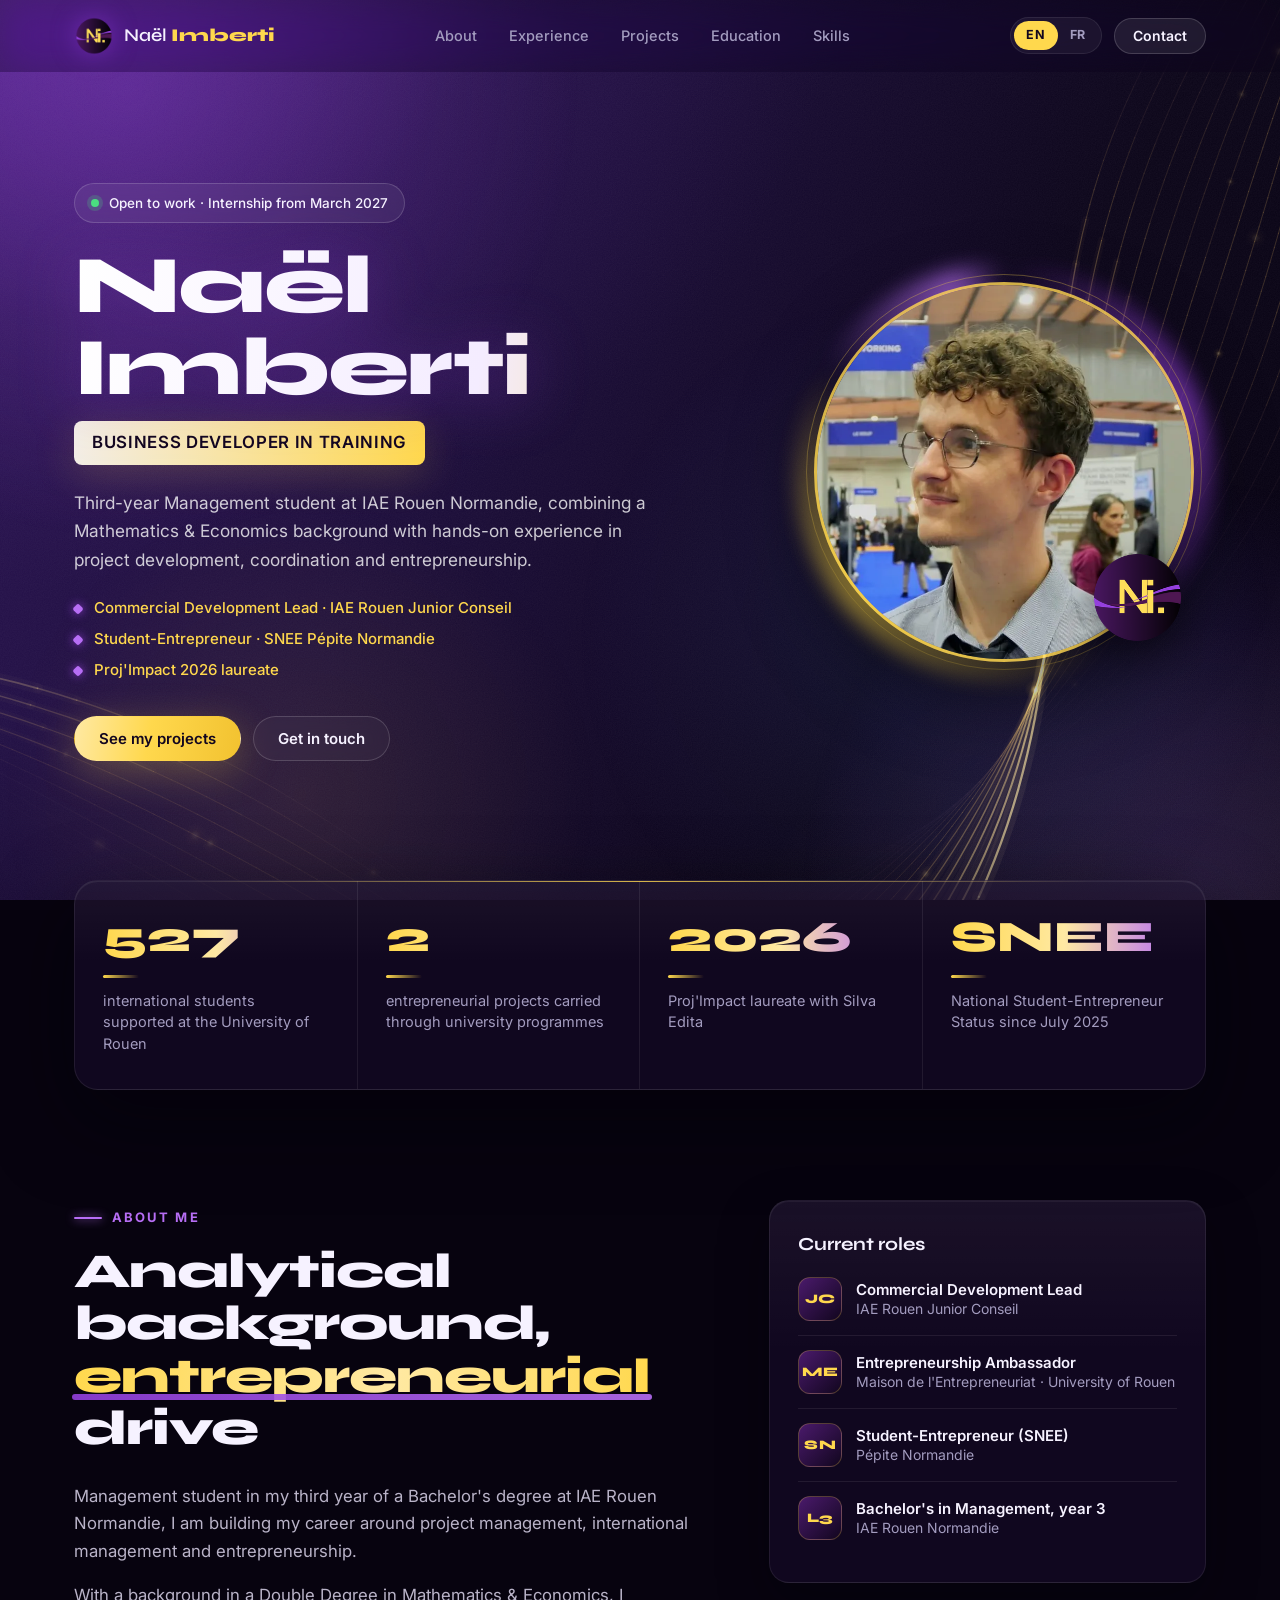
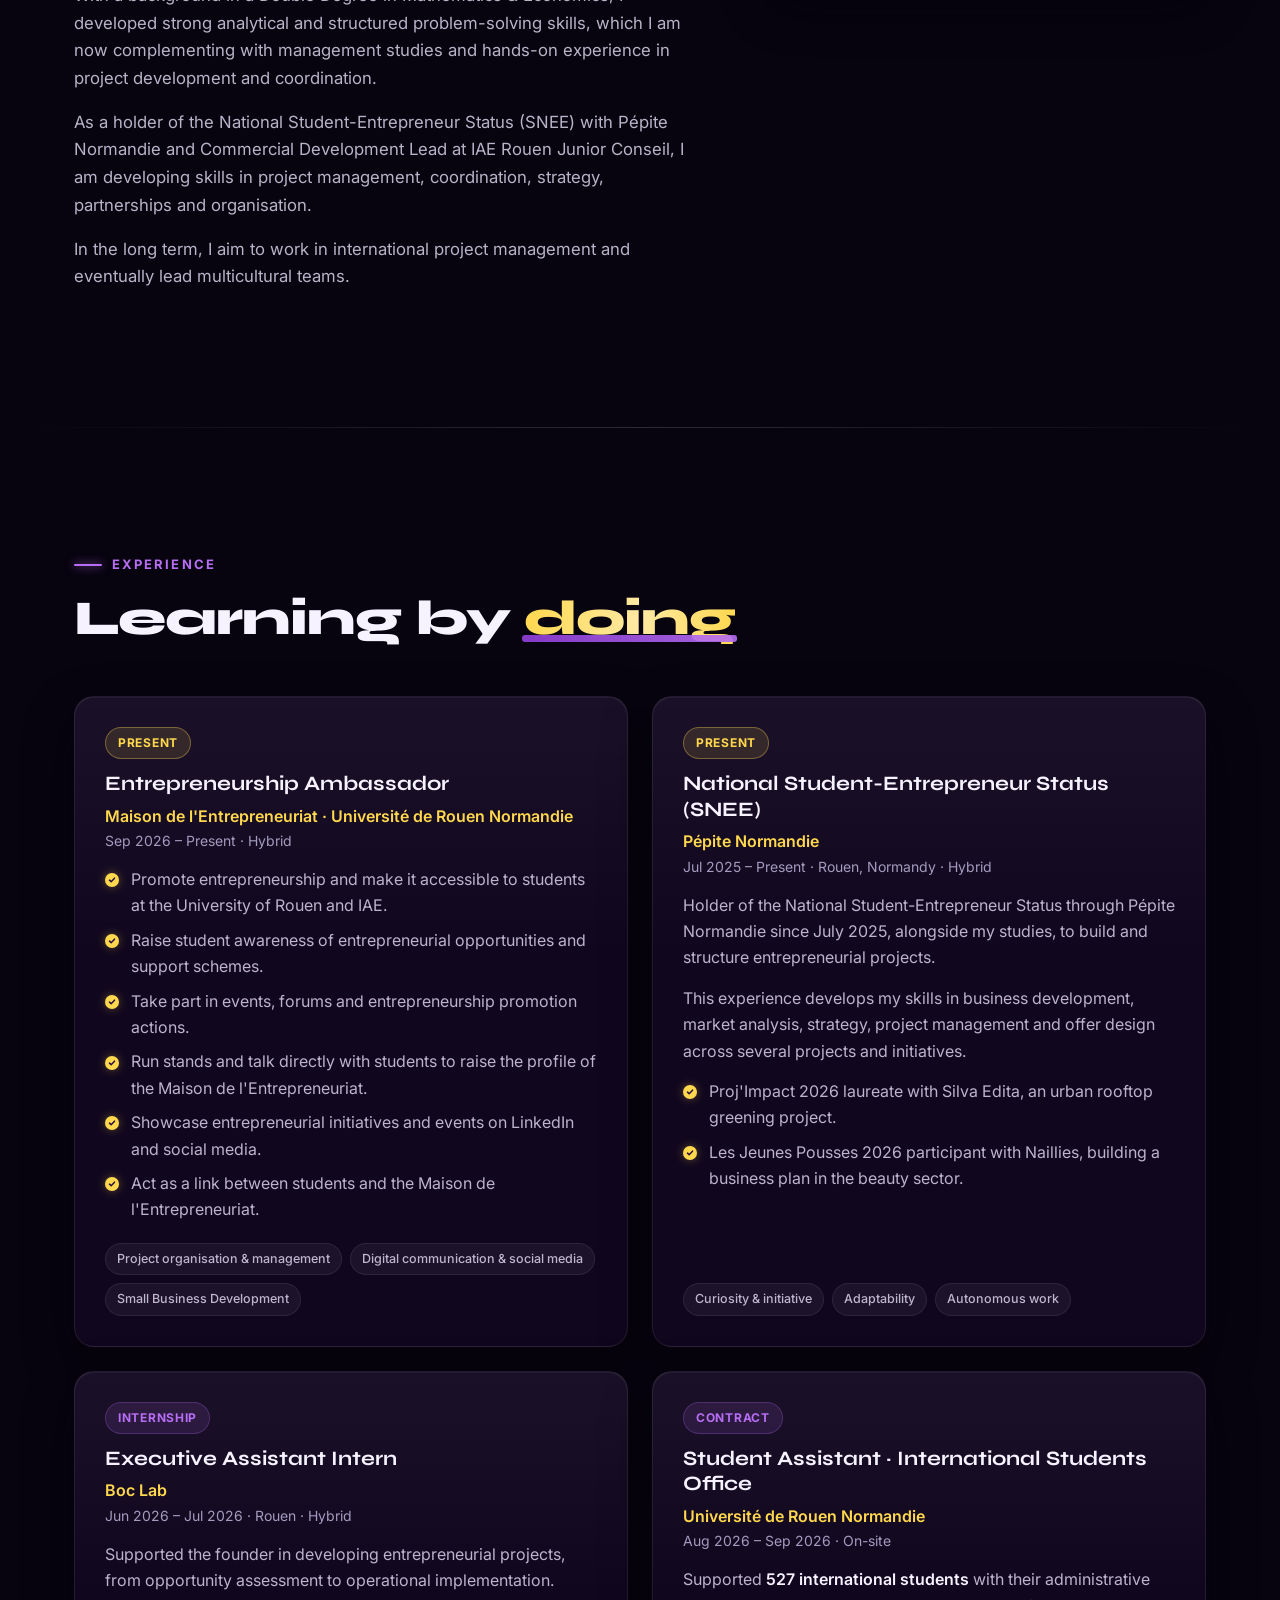
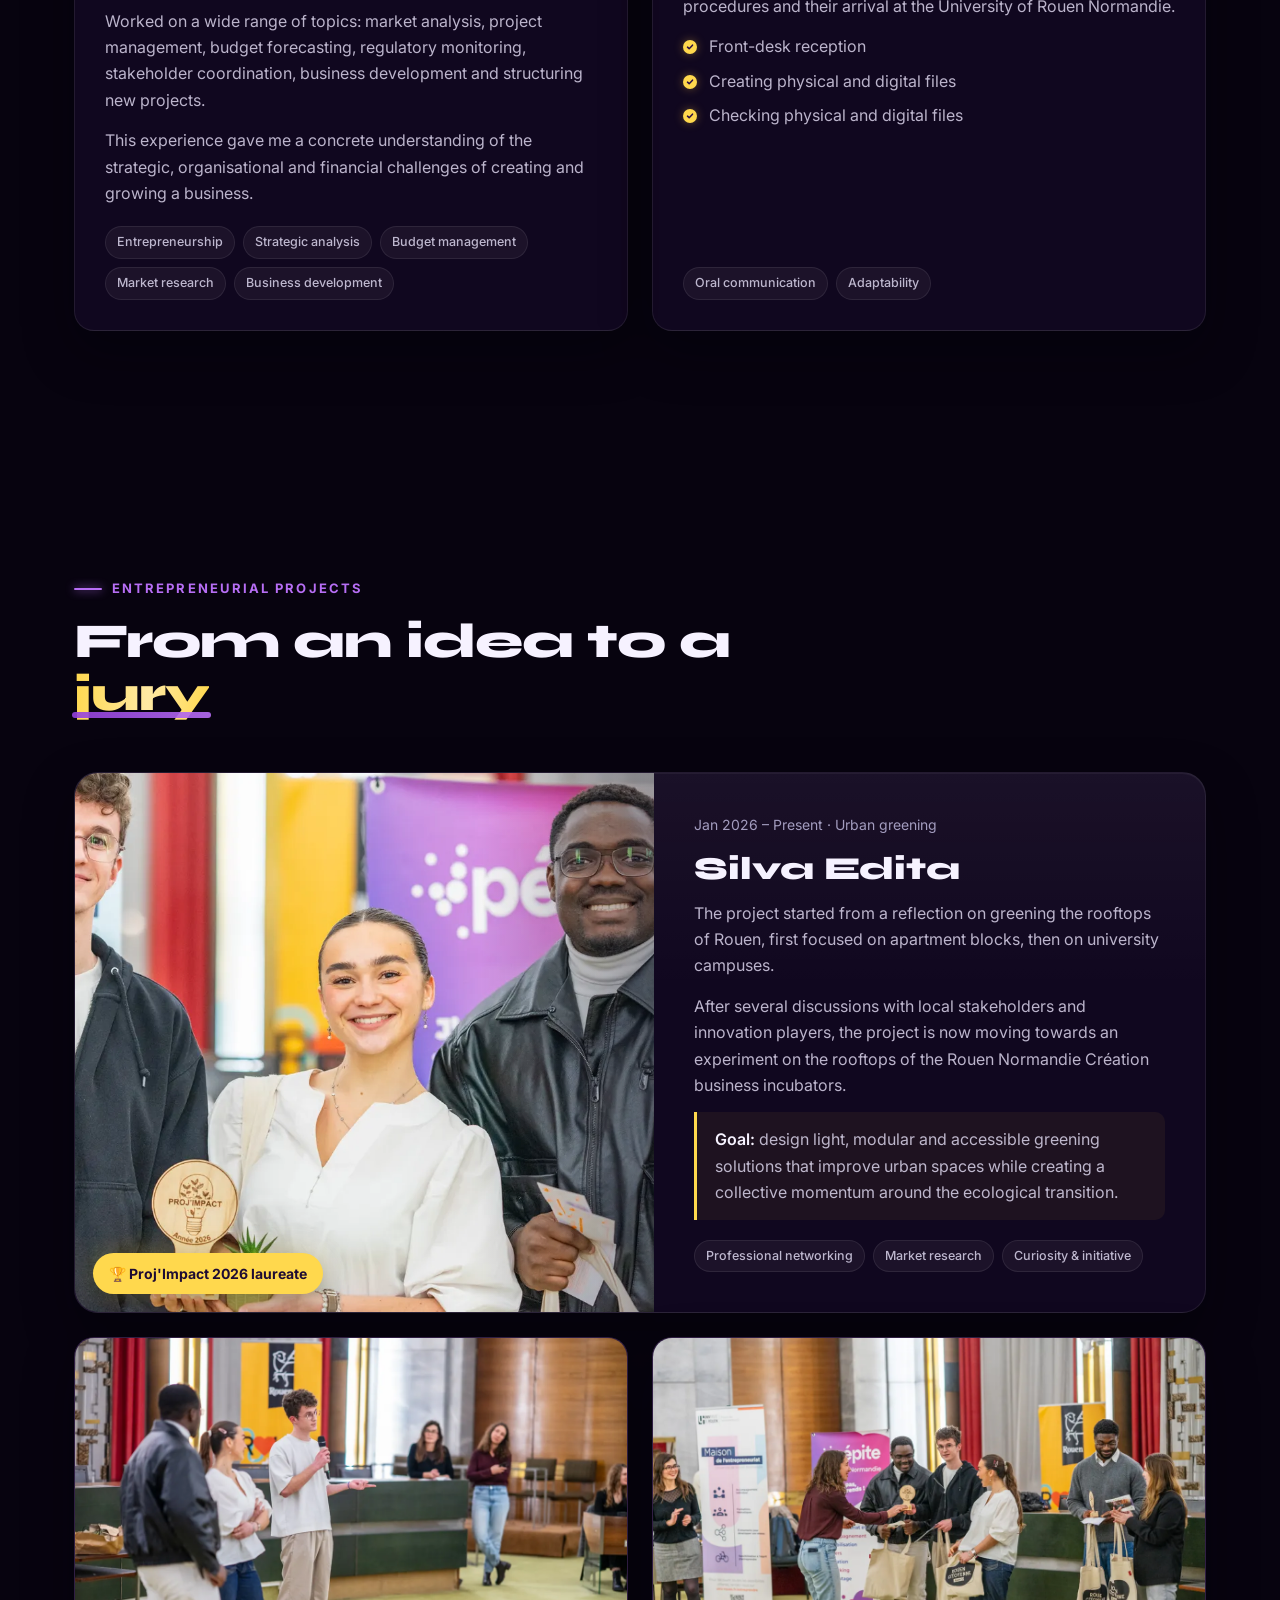
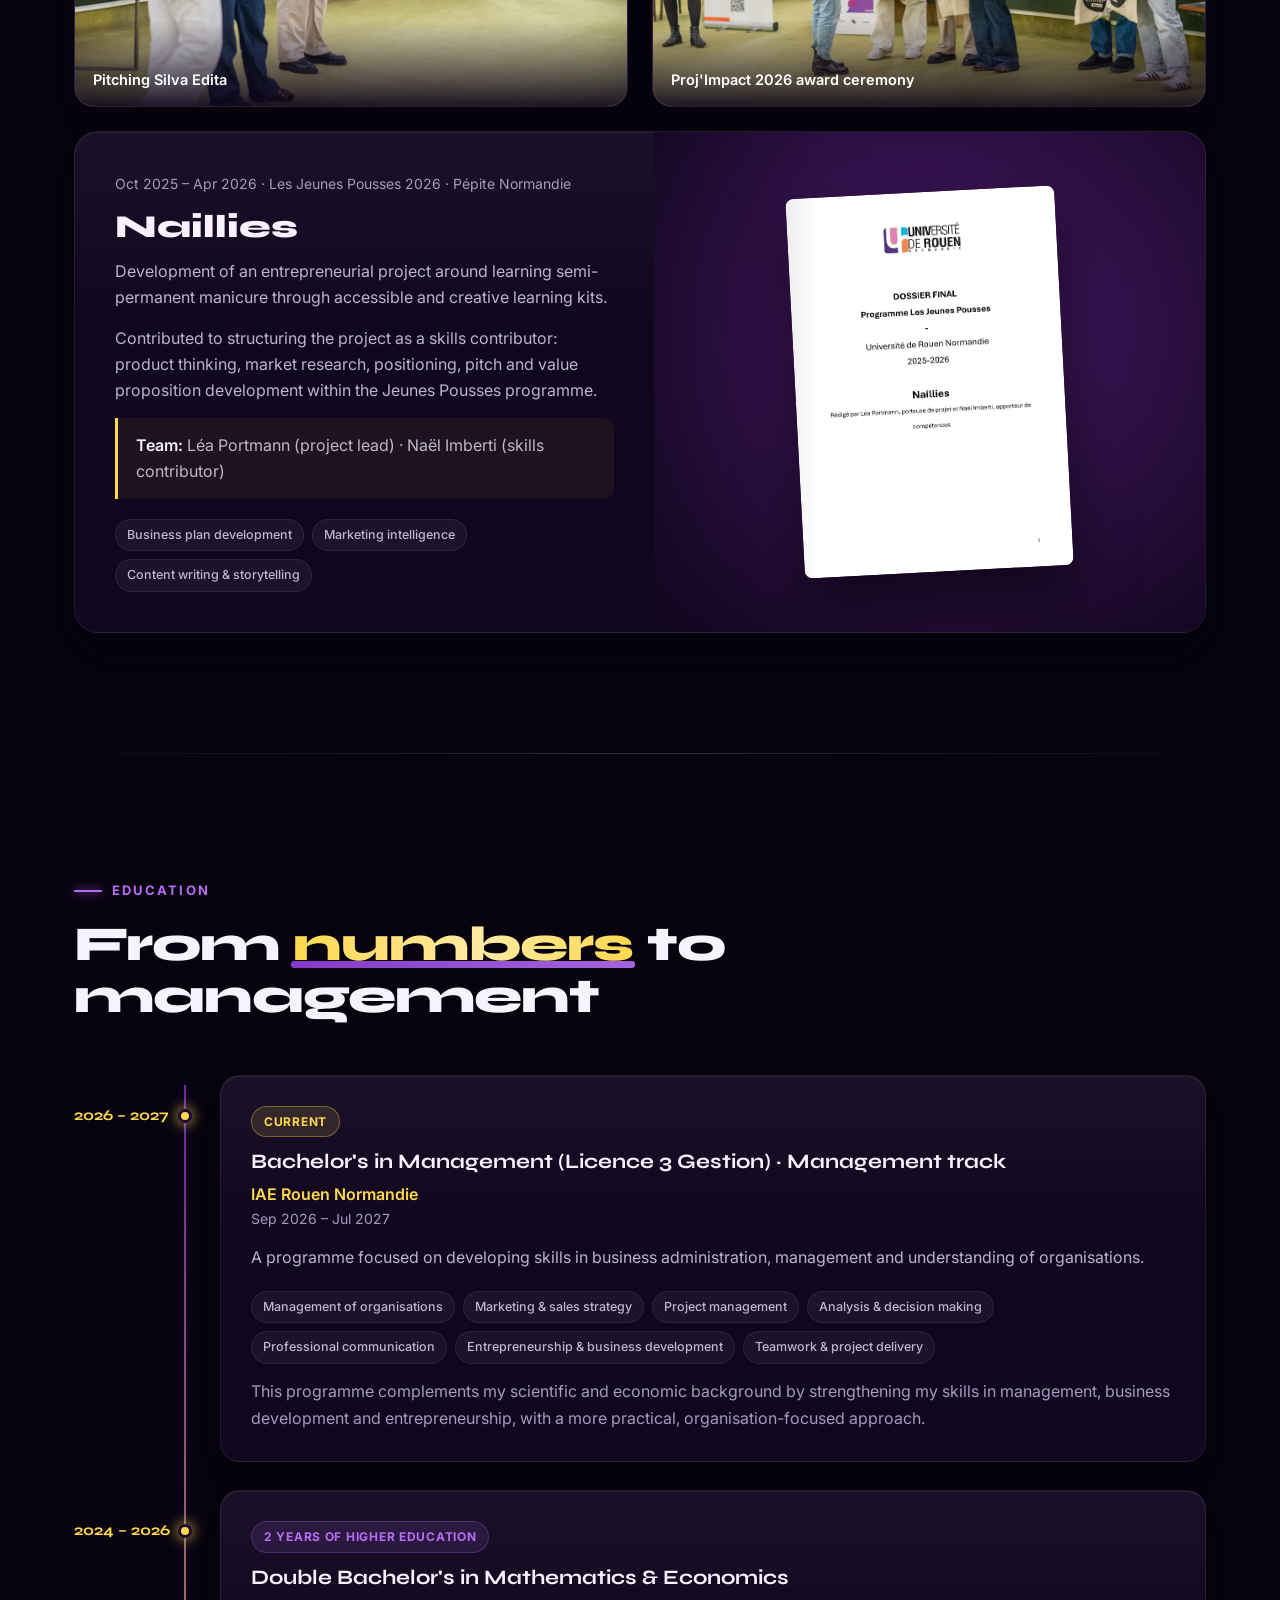
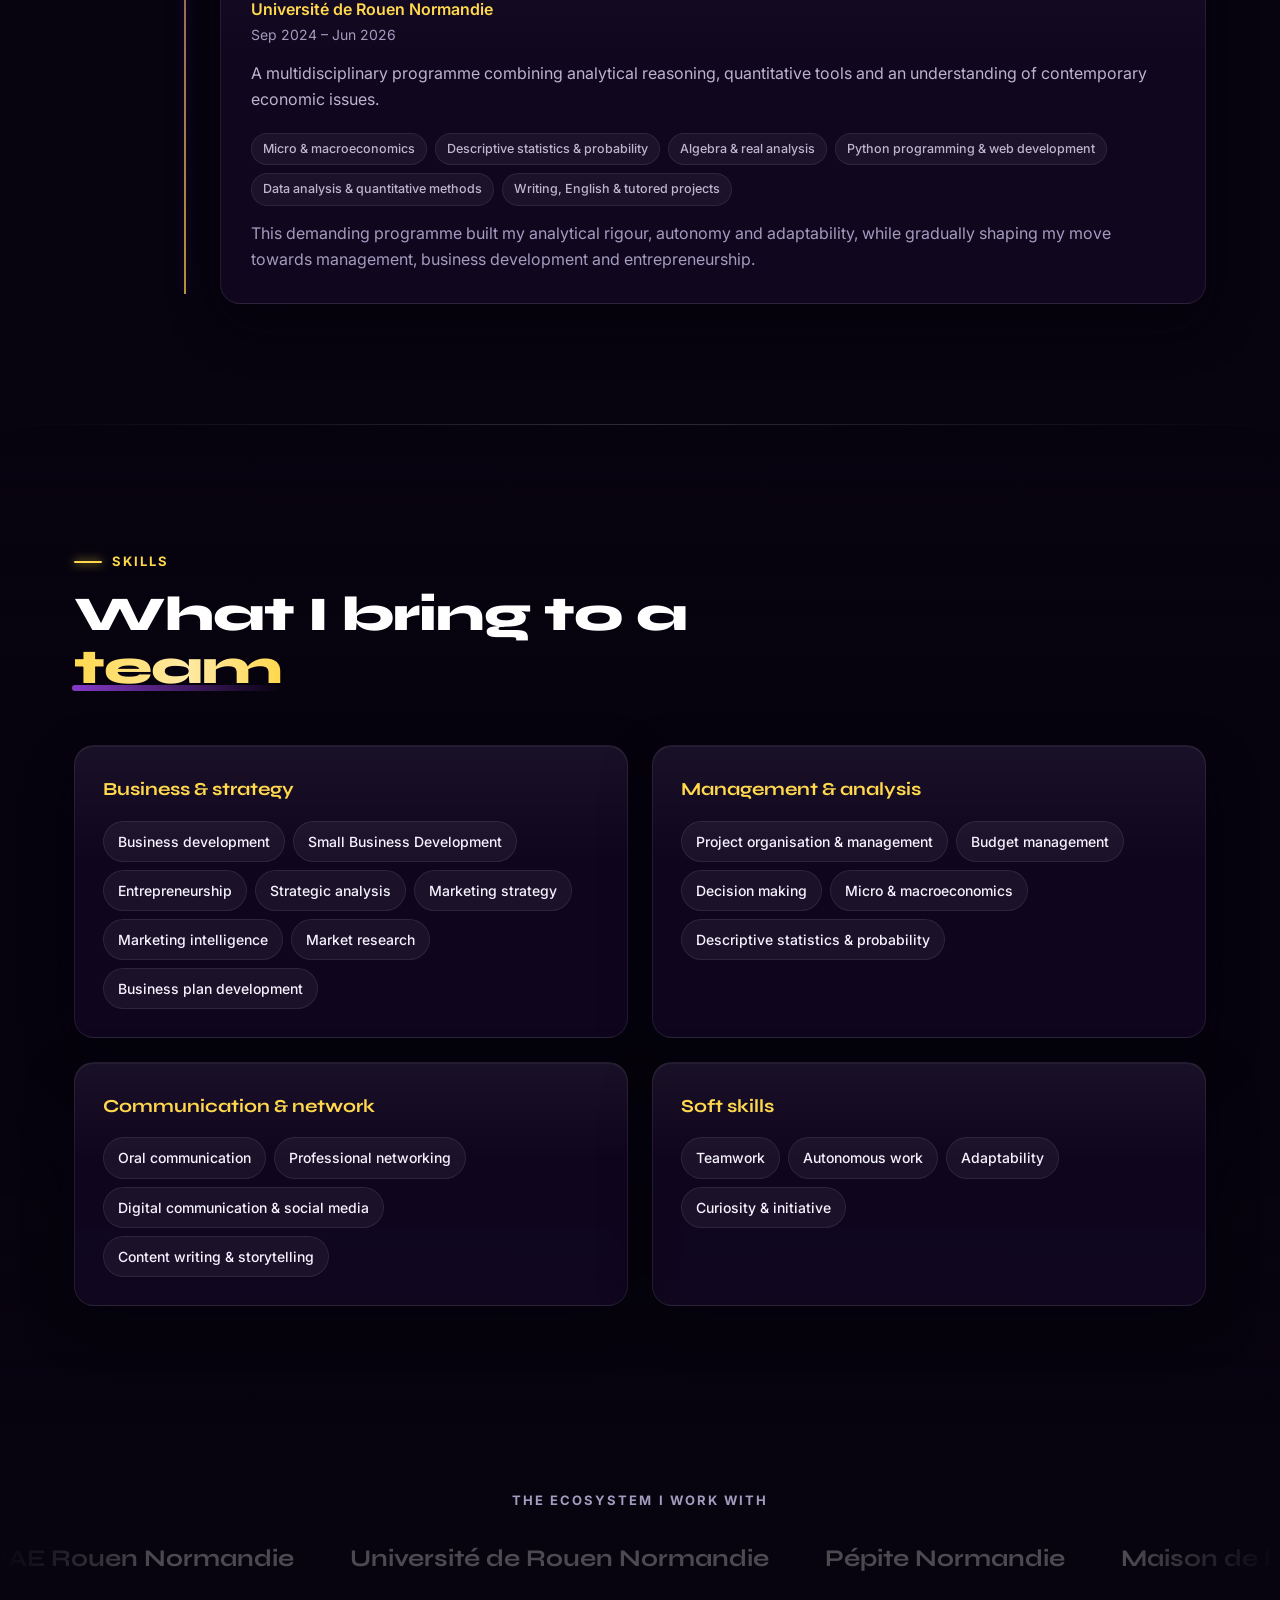
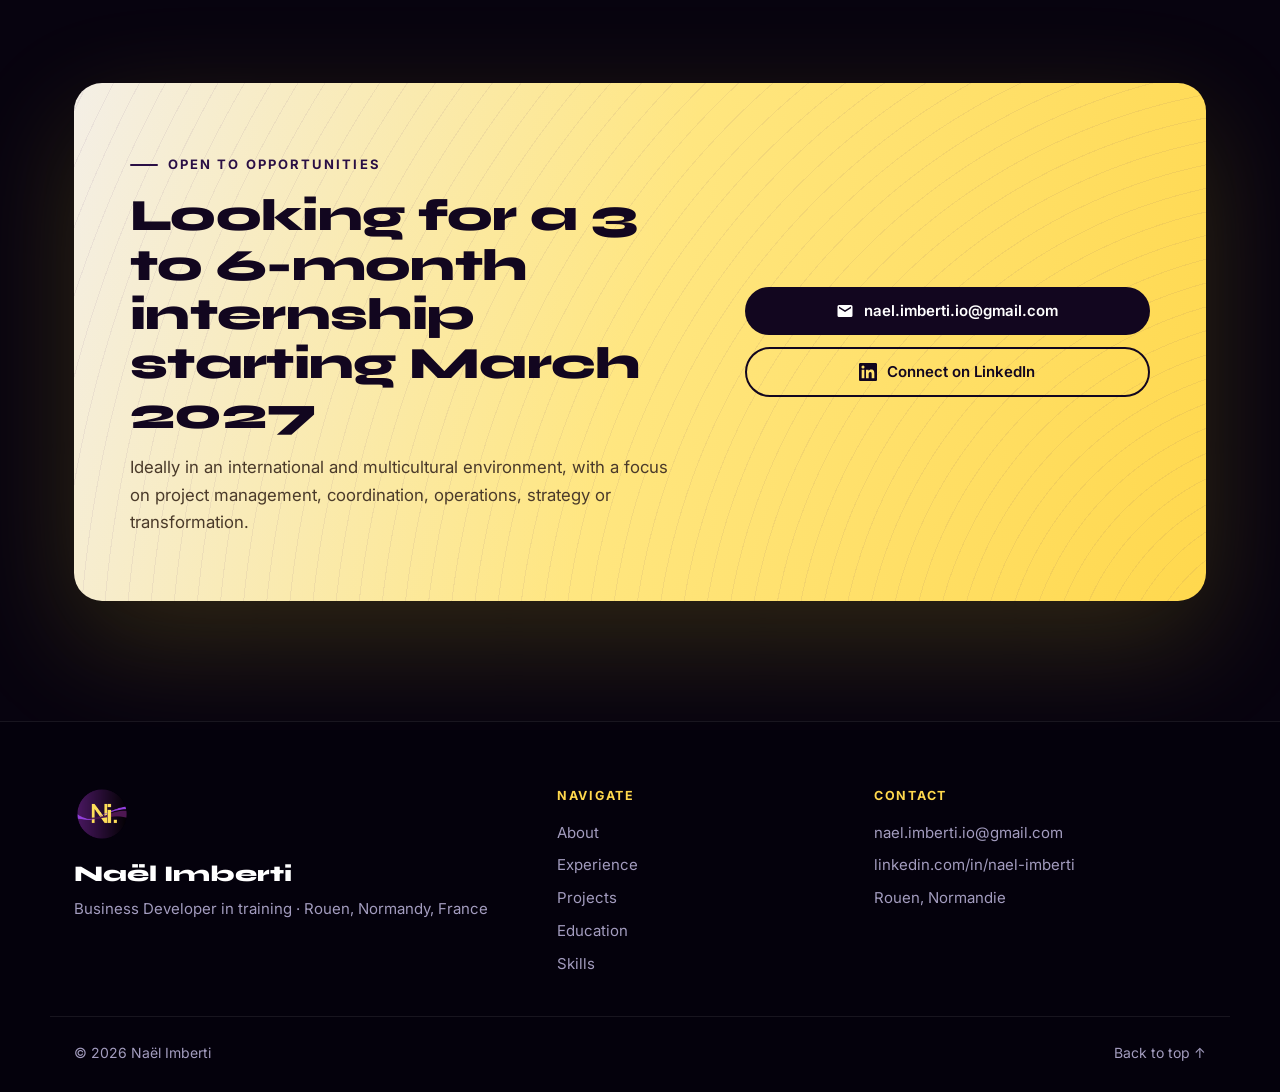
==== index.html @ fbbc77fe "Dark ambient background: gradient, aurora, golden twisting ribbon Evolution of the previous portfoli" ====
<!doctype html>
<html lang="en">
<head>
  <meta charset="utf-8">
  <meta name="viewport" content="width=device-width, initial-scale=1">
  <title>Naël Imberti · Business Developer in training</title>
  <meta name="description" content="Naël Imberti, Business Development & Management student at IAE Rouen Normandie, student-entrepreneur (SNEE · Pépite Normandie). Looking for a 3 to 6-month internship starting March 2027.">
  <meta name="author" content="Naël Imberti">
  <meta name="theme-color" content="#12061f">
  <meta name="color-scheme" content="dark">
  <link rel="icon" type="image/png" href="favicon.png">
  <link rel="apple-touch-icon" href="assets/img/apple-touch-icon.png">
  <meta property="og:type" content="website">
  <meta property="og:title" content="Naël Imberti · Business Developer in training">
  <meta property="og:description" content="Business Development & Management student at IAE Rouen Normandie · Student-entrepreneur (SNEE · Pépite Normandie) · Proj'Impact 2026 laureate.">
  <meta property="og:image" content="assets/img/og-image.jpg">
  <meta name="twitter:card" content="summary_large_image">
  <link rel="preconnect" href="https://fonts.googleapis.com">
  <link rel="preconnect" href="https://fonts.gstatic.com" crossorigin>
  <link href="https://fonts.googleapis.com/css2?family=Syne:wght@600;700;800&family=Inter:wght@400;500;600;700&display=swap" rel="stylesheet">
  <link rel="stylesheet" href="assets/css/style.css">
</head>
<body>

<!-- Ambient background: gradient, aurora, golden ribbon (canvas), vignette, grain -->
<div class="ambient" aria-hidden="true">
  <div class="ambient__base"></div>
  <div class="ambient__aurora"><span class="a1"></span><span class="a2"></span><span class="a3"></span><span class="a4"></span></div>
  <canvas class="ambient__ribbon" id="ribbon"></canvas>
  <div class="ambient__vignette"></div>
  <div class="ambient__grain"></div>
</div>

<a class="skip" href="#main" data-i18n="skip">Skip to content</a>

<!-- ───────── HEADER ───────── -->
<header class="header" id="top">
  <div class="container header__inner">
    <a href="#top" class="brand" aria-label="Naël Imberti, home">
      <img src="assets/img/logo-round.png" alt="" width="40" height="40">
      <span>Naël <strong>Imberti</strong></span>
    </a>

    <nav class="nav" id="nav" aria-label="Main">
      <a href="#about" data-i18n="nav.about">About</a>
      <a href="#experience" data-i18n="nav.experience">Experience</a>
      <a href="#projects" data-i18n="nav.projects">Projects</a>
      <a href="#education" data-i18n="nav.education">Education</a>
      <a href="#skills" data-i18n="nav.skills">Skills</a>
      <a href="#contact" class="nav__cta-mobile" data-i18n="nav.contact">Contact</a>
    </nav>

    <div class="header__actions">
      <div class="lang" role="group" aria-label="Language">
        <button type="button" class="lang__btn" data-lang="en" aria-pressed="true">EN</button>
        <button type="button" class="lang__btn" data-lang="fr" aria-pressed="false">FR</button>
      </div>
      <a href="#contact" class="btn btn--primary btn--sm header__cta" data-i18n="nav.contact">Contact</a>
      <button type="button" class="burger" aria-label="Menu" aria-expanded="false" aria-controls="nav">
        <span></span><span></span><span></span>
      </button>
    </div>
  </div>
  <div class="progress" aria-hidden="true"></div>
</header>

<main id="main">

<!-- ───────── HERO ───────── -->
<section class="hero">
  <div class="container hero__inner">
    <div class="hero__text">
      <p class="pill pill--live"><span class="dot"></span><span data-i18n="hero.status">Open to work · Internship from March 2027</span></p>
      <h1 class="hero__name">Naël Imberti</h1>
      <p class="hero__role" data-i18n="hero.role">Business Developer in training</p>
      <p class="hero__lead" data-i18n="hero.lead">Third-year Management student at IAE Rouen Normandie, combining a Mathematics &amp; Economics background with hands-on experience in project development, coordination and entrepreneurship.</p>
      <ul class="hero__tags">
        <li data-i18n="hero.tag1">Commercial Development Lead · IAE Rouen Junior Conseil</li>
        <li data-i18n="hero.tag2">Student-Entrepreneur · SNEE Pépite Normandie</li>
        <li data-i18n="hero.tag3">Proj'Impact 2026 laureate</li>
      </ul>
      <div class="hero__ctas">
        <a href="#projects" class="btn btn--gold" data-i18n="hero.cta1">See my projects</a>
        <a href="#contact" class="btn btn--ghost" data-i18n="hero.cta2">Get in touch</a>
      </div>
    </div>
    <div class="hero__visual">
      <div class="portrait">
        <img src="assets/img/nael.webp" alt="Portrait of Naël Imberti" width="720" height="720">
        <img class="portrait__logo" src="assets/img/logo-round.png" alt="" width="96" height="96">
      </div>
    </div>
  </div>
</section>

<!-- ───────── KEY FIGURES ───────── -->
<section class="figures" aria-label="Key figures">
  <div class="container">
    <div class="figures__card reveal">
      <div class="figure">
        <span class="figure__num" data-count="527">527</span>
        <span class="figure__label" data-i18n="fig.1">international students supported at the University of Rouen</span>
      </div>
      <div class="figure">
        <span class="figure__num" data-count="2">2</span>
        <span class="figure__label" data-i18n="fig.2">entrepreneurial projects carried through university programmes</span>
      </div>
      <div class="figure">
        <span class="figure__num">2026</span>
        <span class="figure__label" data-i18n="fig.3">Proj'Impact laureate with Silva Edita</span>
      </div>
      <div class="figure">
        <span class="figure__num">SNEE</span>
        <span class="figure__label" data-i18n="fig.4">National Student-Entrepreneur Status since July 2025</span>
      </div>
    </div>
  </div>
</section>

<!-- ───────── ABOUT ───────── -->
<section class="section" id="about">
  <div class="container about">
    <div class="about__text reveal">
      <p class="eyebrow" data-i18n="about.eyebrow">About me</p>
      <h2 class="title" data-i18n="about.title">Analytical background, <span class="hl">entrepreneurial</span> drive</h2>
      <p data-i18n="about.p1">Management student in my third year of a Bachelor's degree at IAE Rouen Normandie, I am building my career around project management, international management and entrepreneurship.</p>
      <p data-i18n="about.p2">With a background in a Double Degree in Mathematics &amp; Economics, I developed strong analytical and structured problem-solving skills, which I am now complementing with management studies and hands-on experience in project development and coordination.</p>
      <p data-i18n="about.p3">As a holder of the National Student-Entrepreneur Status (SNEE) with Pépite Normandie and Commercial Development Lead at IAE Rouen Junior Conseil, I am developing skills in project management, coordination, strategy, partnerships and organisation.</p>
      <p data-i18n="about.p4">In the long term, I aim to work in international project management and eventually lead multicultural teams.</p>
    </div>
    <aside class="roles reveal">
      <h3 class="roles__title" data-i18n="about.rolesTitle">Current roles</h3>
      <ul>
        <li>
          <span class="roles__ico">JC</span>
          <div><strong data-i18n="role.jc">Commercial Development Lead</strong><span>IAE Rouen Junior Conseil</span></div>
        </li>
        <li>
          <span class="roles__ico">ME</span>
          <div><strong data-i18n="role.amb">Entrepreneurship Ambassador</strong><span data-i18n="role.ambOrg">Maison de l'Entrepreneuriat · University of Rouen</span></div>
        </li>
        <li>
          <span class="roles__ico">SN</span>
          <div><strong data-i18n="role.snee">Student-Entrepreneur (SNEE)</strong><span>Pépite Normandie</span></div>
        </li>
        <li>
          <span class="roles__ico">L3</span>
          <div><strong data-i18n="role.l3">Bachelor's in Management, year 3</strong><span>IAE Rouen Normandie</span></div>
        </li>
      </ul>
    </aside>
  </div>
</section>

<!-- ───────── EXPERIENCE ───────── -->
<section class="section section--tint" id="experience">
  <div class="container">
    <div class="section__head reveal">
      <p class="eyebrow" data-i18n="exp.eyebrow">Experience</p>
      <h2 class="title" data-i18n="exp.title">Learning by <span class="hl">doing</span></h2>
    </div>

    <div class="cards cards--2">
      <article class="card reveal">
        <header class="card__head">
          <span class="badge badge--live" data-i18n="common.present">Present</span>
          <h3 data-i18n="exp1.title">Entrepreneurship Ambassador</h3>
          <p class="card__org" data-i18n="exp1.org">Maison de l'Entrepreneuriat · Université de Rouen Normandie</p>
          <p class="card__meta" data-i18n="exp1.meta">Sep 2026 – Present · Hybrid</p>
        </header>
        <ul class="ticks">
          <li data-i18n="exp1.b1">Promote entrepreneurship and make it accessible to students at the University of Rouen and IAE.</li>
          <li data-i18n="exp1.b2">Raise student awareness of entrepreneurial opportunities and support schemes.</li>
          <li data-i18n="exp1.b3">Take part in events, forums and entrepreneurship promotion actions.</li>
          <li data-i18n="exp1.b4">Run stands and talk directly with students to raise the profile of the Maison de l'Entrepreneuriat.</li>
          <li data-i18n="exp1.b5">Showcase entrepreneurial initiatives and events on LinkedIn and social media.</li>
          <li data-i18n="exp1.b6">Act as a link between students and the Maison de l'Entrepreneuriat.</li>
        </ul>
        <ul class="chips chips--sm">
          <li data-i18n="sk.pm">Project organisation &amp; management</li>
          <li data-i18n="sk.digital">Digital communication &amp; social media</li>
          <li data-i18n="sk.sbd">Small Business Development</li>
        </ul>
      </article>

      <article class="card reveal">
        <header class="card__head">
          <span class="badge badge--live" data-i18n="common.present">Present</span>
          <h3 data-i18n="exp2.title">National Student-Entrepreneur Status (SNEE)</h3>
          <p class="card__org">Pépite Normandie</p>
          <p class="card__meta" data-i18n="exp2.meta">Jul 2025 – Present · Rouen, Normandy · Hybrid</p>
        </header>
        <p data-i18n="exp2.p1">Holder of the National Student-Entrepreneur Status through Pépite Normandie since July 2025, alongside my studies, to build and structure entrepreneurial projects.</p>
        <p data-i18n="exp2.p2">This experience develops my skills in business development, market analysis, strategy, project management and offer design across several projects and initiatives.</p>
        <ul class="ticks">
          <li data-i18n="exp2.b1">Proj'Impact 2026 laureate with Silva Edita, an urban rooftop greening project.</li>
          <li data-i18n="exp2.b2">Les Jeunes Pousses 2026 participant with Naillies, building a business plan in the beauty sector.</li>
        </ul>
        <ul class="chips chips--sm">
          <li data-i18n="sk.curiosity">Curiosity &amp; initiative</li>
          <li data-i18n="sk.adapt">Adaptability</li>
          <li data-i18n="sk.autonomy">Autonomous work</li>
        </ul>
      </article>

      <article class="card reveal">
        <header class="card__head">
          <span class="badge" data-i18n="exp3.badge">Internship</span>
          <h3 data-i18n="exp3.title">Executive Assistant Intern</h3>
          <p class="card__org">Boc Lab</p>
          <p class="card__meta" data-i18n="exp3.meta">Jun 2026 – Jul 2026 · Rouen · Hybrid</p>
        </header>
        <p data-i18n="exp3.p1">Supported the founder in developing entrepreneurial projects, from opportunity assessment to operational implementation.</p>
        <p data-i18n="exp3.p2">Worked on a wide range of topics: market analysis, project management, budget forecasting, regulatory monitoring, stakeholder coordination, business development and structuring new projects.</p>
        <p data-i18n="exp3.p3">This experience gave me a concrete understanding of the strategic, organisational and financial challenges of creating and growing a business.</p>
        <ul class="chips chips--sm">
          <li data-i18n="sk.entre">Entrepreneurship</li>
          <li data-i18n="sk.strat">Strategic analysis</li>
          <li data-i18n="sk.budget">Budget management</li>
          <li data-i18n="sk.market">Market research</li>
          <li data-i18n="sk.bizdev">Business development</li>
        </ul>
      </article>

      <article class="card reveal">
        <header class="card__head">
          <span class="badge" data-i18n="exp4.badge">Contract</span>
          <h3 data-i18n="exp4.title">Student Assistant · International Students Office</h3>
          <p class="card__org">Université de Rouen Normandie</p>
          <p class="card__meta" data-i18n="exp4.meta">Aug 2026 – Sep 2026 · On-site</p>
        </header>
        <p data-i18n="exp4.p1">Supported <strong>527 international students</strong> with their administrative procedures and their arrival at the University of Rouen Normandie.</p>
        <ul class="ticks">
          <li data-i18n="exp4.b1">Front-desk reception</li>
          <li data-i18n="exp4.b2">Creating physical and digital files</li>
          <li data-i18n="exp4.b3">Checking physical and digital files</li>
        </ul>
        <ul class="chips chips--sm">
          <li data-i18n="sk.oral">Oral communication</li>
          <li data-i18n="sk.adapt">Adaptability</li>
        </ul>
      </article>
    </div>
  </div>
</section>

<!-- ───────── PROJECTS ───────── -->
<section class="section" id="projects">
  <div class="container">
    <div class="section__head reveal">
      <p class="eyebrow" data-i18n="proj.eyebrow">Entrepreneurial projects</p>
      <h2 class="title" data-i18n="proj.title">From an idea to a <span class="hl">jury</span></h2>
    </div>

    <article class="feature reveal">
      <div class="feature__media">
        <img src="assets/img/silva-team.webp" alt="Silva Edita team receiving the Proj'Impact 2026 award" loading="lazy" width="1200" height="800">
        <span class="feature__award" data-i18n="proj1.award">🏆 Proj'Impact 2026 laureate</span>
      </div>
      <div class="feature__body">
        <p class="card__meta" data-i18n="proj1.meta">Jan 2026 – Present · Urban greening</p>
        <h3>Silva Edita</h3>
        <p data-i18n="proj1.p1">The project started from a reflection on greening the rooftops of Rouen, first focused on apartment blocks, then on university campuses.</p>
        <p data-i18n="proj1.p2">After several discussions with local stakeholders and innovation players, the project is now moving towards an experiment on the rooftops of the Rouen Normandie Création business incubators.</p>
        <p class="feature__goal"><strong data-i18n="proj1.goalLabel">Goal:</strong> <span data-i18n="proj1.goal">design light, modular and accessible greening solutions that improve urban spaces while creating a collective momentum around the ecological transition.</span></p>
        <ul class="chips chips--sm">
          <li data-i18n="sk.network">Professional networking</li>
          <li data-i18n="sk.market">Market research</li>
          <li data-i18n="sk.curiosity">Curiosity &amp; initiative</li>
        </ul>
      </div>
    </article>

    <div class="gallery reveal">
      <figure><img src="assets/img/silva-pitch.webp" alt="Naël Imberti pitching Silva Edita" loading="lazy" width="1200" height="800"><figcaption data-i18n="gal.1">Pitching Silva Edita</figcaption></figure>
      <figure><img src="assets/img/silva-award.webp" alt="Proj'Impact 2026 award ceremony" loading="lazy" width="1200" height="800"><figcaption data-i18n="gal.2">Proj'Impact 2026 award ceremony</figcaption></figure>
    </div>

    <article class="feature feature--reverse reveal">
      <div class="feature__media feature__media--doc">
        <img src="assets/img/naillies-cover.webp" alt="Cover of the Naillies final report, Les Jeunes Pousses programme" loading="lazy" width="637" height="900">
      </div>
      <div class="feature__body">
        <p class="card__meta" data-i18n="proj2.meta">Oct 2025 – Apr 2026 · Les Jeunes Pousses 2026 · Pépite Normandie</p>
        <h3>Naillies</h3>
        <p data-i18n="proj2.p1">Development of an entrepreneurial project around learning semi-permanent manicure through accessible and creative learning kits.</p>
        <p data-i18n="proj2.p2">Contributed to structuring the project as a skills contributor: product thinking, market research, positioning, pitch and value proposition development within the Jeunes Pousses programme.</p>
        <p class="feature__goal"><strong data-i18n="proj2.teamLabel">Team:</strong> <span data-i18n="proj2.team">Léa Portmann (project lead) · Naël Imberti (skills contributor)</span></p>
        <ul class="chips chips--sm">
          <li data-i18n="sk.bp">Business plan development</li>
          <li data-i18n="sk.watch">Marketing intelligence</li>
          <li data-i18n="sk.story">Content writing &amp; storytelling</li>
        </ul>
      </div>
    </article>
  </div>
</section>

<!-- ───────── EDUCATION ───────── -->
<section class="section section--tint" id="education">
  <div class="container">
    <div class="section__head reveal">
      <p class="eyebrow" data-i18n="edu.eyebrow">Education</p>
      <h2 class="title" data-i18n="edu.title">From <span class="hl">numbers</span> to management</h2>
    </div>

    <div class="timeline">
      <article class="timeline__item reveal">
        <div class="timeline__date">2026 – 2027</div>
        <div class="card">
          <header class="card__head">
            <span class="badge badge--live" data-i18n="common.current">Current</span>
            <h3 data-i18n="edu1.title">Bachelor's in Management (Licence 3 Gestion) · Management track</h3>
            <p class="card__org">IAE Rouen Normandie</p>
            <p class="card__meta" data-i18n="edu1.meta">Sep 2026 – Jul 2027</p>
          </header>
          <p data-i18n="edu1.p1">A programme focused on developing skills in business administration, management and understanding of organisations.</p>
          <ul class="chips chips--sm">
            <li data-i18n="edu1.s1">Management of organisations</li>
            <li data-i18n="edu1.s2">Marketing &amp; sales strategy</li>
            <li data-i18n="edu1.s3">Project management</li>
            <li data-i18n="edu1.s4">Analysis &amp; decision making</li>
            <li data-i18n="edu1.s5">Professional communication</li>
            <li data-i18n="edu1.s6">Entrepreneurship &amp; business development</li>
            <li data-i18n="edu1.s7">Teamwork &amp; project delivery</li>
          </ul>
          <p class="muted" data-i18n="edu1.p2">This programme complements my scientific and economic background by strengthening my skills in management, business development and entrepreneurship, with a more practical, organisation-focused approach.</p>
        </div>
      </article>

      <article class="timeline__item reveal">
        <div class="timeline__date">2024 – 2026</div>
        <div class="card">
          <header class="card__head">
            <span class="badge" data-i18n="edu2.badge">2 years of higher education</span>
            <h3 data-i18n="edu2.title">Double Bachelor's in Mathematics &amp; Economics</h3>
            <p class="card__org">Université de Rouen Normandie</p>
            <p class="card__meta" data-i18n="edu2.meta">Sep 2024 – Jun 2026</p>
          </header>
          <p data-i18n="edu2.p1">A multidisciplinary programme combining analytical reasoning, quantitative tools and an understanding of contemporary economic issues.</p>
          <ul class="chips chips--sm">
            <li data-i18n="edu2.s1">Micro &amp; macroeconomics</li>
            <li data-i18n="edu2.s2">Descriptive statistics &amp; probability</li>
            <li data-i18n="edu2.s3">Algebra &amp; real analysis</li>
            <li data-i18n="edu2.s4">Python programming &amp; web development</li>
            <li data-i18n="edu2.s5">Data analysis &amp; quantitative methods</li>
            <li data-i18n="edu2.s6">Writing, English &amp; tutored projects</li>
          </ul>
          <p class="muted" data-i18n="edu2.p2">This demanding programme built my analytical rigour, autonomy and adaptability, while gradually shaping my move towards management, business development and entrepreneurship.</p>
        </div>
      </article>
    </div>
  </div>
</section>

<!-- ───────── SKILLS ───────── -->
<section class="section section--dark" id="skills">
  <div class="container">
    <div class="section__head reveal">
      <p class="eyebrow eyebrow--gold" data-i18n="skills.eyebrow">Skills</p>
      <h2 class="title title--light" data-i18n="skills.title">What I bring to a <span class="hl hl--gold">team</span></h2>
    </div>
    <div class="skills">
      <div class="skills__group reveal">
        <h3 data-i18n="skills.g1">Business &amp; strategy</h3>
        <ul class="chips chips--dark">
          <li data-i18n="sk.bizdev">Business development</li>
          <li data-i18n="sk.sbd">Small Business Development</li>
          <li data-i18n="sk.entre">Entrepreneurship</li>
          <li data-i18n="sk.strat">Strategic analysis</li>
          <li data-i18n="sk.mkstrat">Marketing strategy</li>
          <li data-i18n="sk.watch">Marketing intelligence</li>
          <li data-i18n="sk.market">Market research</li>
          <li data-i18n="sk.bp">Business plan development</li>
        </ul>
      </div>
      <div class="skills__group reveal">
        <h3 data-i18n="skills.g2">Management &amp; analysis</h3>
        <ul class="chips chips--dark">
          <li data-i18n="sk.pm">Project organisation &amp; management</li>
          <li data-i18n="sk.budget">Budget management</li>
          <li data-i18n="sk.decision">Decision making</li>
          <li data-i18n="sk.eco">Micro &amp; macroeconomics</li>
          <li data-i18n="sk.stats">Descriptive statistics &amp; probability</li>
        </ul>
      </div>
      <div class="skills__group reveal">
        <h3 data-i18n="skills.g3">Communication &amp; network</h3>
        <ul class="chips chips--dark">
          <li data-i18n="sk.oral">Oral communication</li>
          <li data-i18n="sk.network">Professional networking</li>
          <li data-i18n="sk.digital">Digital communication &amp; social media</li>
          <li data-i18n="sk.story">Content writing &amp; storytelling</li>
        </ul>
      </div>
      <div class="skills__group reveal">
        <h3 data-i18n="skills.g4">Soft skills</h3>
        <ul class="chips chips--dark">
          <li data-i18n="sk.team">Teamwork</li>
          <li data-i18n="sk.autonomy">Autonomous work</li>
          <li data-i18n="sk.adapt">Adaptability</li>
          <li data-i18n="sk.curiosity">Curiosity &amp; initiative</li>
        </ul>
      </div>
    </div>
  </div>
</section>

<!-- ───────── ECOSYSTEM ───────── -->
<section class="eco" aria-labelledby="eco-title">
  <div class="container">
    <p class="eco__title" id="eco-title" data-i18n="eco.title">The ecosystem I work with</p>
  </div>
  <div class="marquee">
    <div class="marquee__track">
      <span>IAE Rouen Normandie</span><span>Université de Rouen Normandie</span><span>Pépite Normandie</span><span>Maison de l'Entrepreneuriat</span><span>IAE Rouen Junior Conseil</span><span>Boc Lab</span><span>Proj'Impact</span><span>Les Jeunes Pousses</span>
      <span aria-hidden="true">IAE Rouen Normandie</span><span aria-hidden="true">Université de Rouen Normandie</span><span aria-hidden="true">Pépite Normandie</span><span aria-hidden="true">Maison de l'Entrepreneuriat</span><span aria-hidden="true">IAE Rouen Junior Conseil</span><span aria-hidden="true">Boc Lab</span><span aria-hidden="true">Proj'Impact</span><span aria-hidden="true">Les Jeunes Pousses</span>
    </div>
  </div>
</section>

<!-- ───────── CTA / CONTACT ───────── -->
<section class="cta" id="contact">
  <div class="container cta__inner reveal">
    <div>
      <p class="eyebrow eyebrow--dark" data-i18n="cta.eyebrow">Open to opportunities</p>
      <h2 class="cta__title" data-i18n="cta.title">Looking for a 3 to 6-month internship starting March 2027</h2>
      <p class="cta__text" data-i18n="cta.text">Ideally in an international and multicultural environment, with a focus on project management, coordination, operations, strategy or transformation.</p>
    </div>
    <div class="cta__actions">
      <a class="btn btn--dark" href="mailto:nael.imberti.io@gmail.com">
        <svg viewBox="0 0 24 24" width="18" height="18" aria-hidden="true"><path fill="currentColor" d="M20 4H4a2 2 0 0 0-2 2v12a2 2 0 0 0 2 2h16a2 2 0 0 0 2-2V6a2 2 0 0 0-2-2Zm0 4.2-8 5-8-5V6l8 5 8-5v2.2Z"/></svg>
        nael.imberti.io@gmail.com
      </a>
      <a class="btn btn--outline-dark" href="https://www.linkedin.com/in/nael-imberti/" target="_blank" rel="noopener">
        <svg viewBox="0 0 24 24" width="18" height="18" aria-hidden="true"><path fill="currentColor" d="M20.45 20.45h-3.56v-5.57c0-1.33-.02-3.04-1.85-3.04-1.85 0-2.14 1.45-2.14 2.94v5.67H9.34V9h3.42v1.56h.05c.48-.9 1.64-1.85 3.37-1.85 3.6 0 4.27 2.37 4.27 5.46v6.28ZM5.34 7.43a2.06 2.06 0 1 1 0-4.13 2.06 2.06 0 0 1 0 4.13ZM7.12 20.45H3.56V9h3.56v11.45ZM22.22 0H1.77C.79 0 0 .77 0 1.73v20.54C0 23.23.79 24 1.77 24h20.45c.98 0 1.78-.77 1.78-1.73V1.73C24 .77 23.2 0 22.22 0Z"/></svg>
        <span data-i18n="cta.linkedin">Connect on LinkedIn</span>
      </a>
    </div>
  </div>
</section>

</main>

<!-- ───────── FOOTER ───────── -->
<footer class="footer">
  <div class="container footer__grid">
    <div class="footer__brand">
      <img src="assets/img/logo-round.png" alt="" width="56" height="56" loading="lazy">
      <p class="footer__name">Naël Imberti</p>
      <p class="footer__tag" data-i18n="footer.tag">Business Developer in training · Rouen, Normandy, France</p>
    </div>
    <div>
      <p class="footer__h" data-i18n="footer.nav">Navigate</p>
      <ul class="footer__links">
        <li><a href="#about" data-i18n="nav.about">About</a></li>
        <li><a href="#experience" data-i18n="nav.experience">Experience</a></li>
        <li><a href="#projects" data-i18n="nav.projects">Projects</a></li>
        <li><a href="#education" data-i18n="nav.education">Education</a></li>
        <li><a href="#skills" data-i18n="nav.skills">Skills</a></li>
      </ul>
    </div>
    <div>
      <p class="footer__h" data-i18n="footer.contact">Contact</p>
      <ul class="footer__links">
        <li><a href="mailto:nael.imberti.io@gmail.com">nael.imberti.io@gmail.com</a></li>
        <li><a href="https://www.linkedin.com/in/nael-imberti/" target="_blank" rel="noopener">linkedin.com/in/nael-imberti</a></li>
        <li>Rouen, Normandie</li>
      </ul>
    </div>
  </div>
  <div class="container footer__bottom">
    <p>© <span id="year">2026</span> Naël Imberti</p>
    <a href="#top" data-i18n="footer.top">Back to top ↑</a>
  </div>
</footer>

<script src="assets/js/main.js" defer></script>
</body>
</html>
---- assets/css/style.css ----
/* ==========================================================================
   Naël Imberti · Portfolio
   Brand: deep purple gradient, gold #FFD84D, violet #9440DD (from logo & banner)
   Ambient background: evolution of the previous portfolio (purple gradient,
   aurora, golden twisting ribbon) with depth, light and grain.
   ========================================================================== */

:root {
  --night: #07030f;
  --purple-900: #12061f;
  --purple-800: #1e0b33;
  --purple-700: #2a0f45;
  --purple-600: #4a1a6b;
  --violet: #9440dd;
  --violet-soft: #b76ef5;
  --gold: #ffd84d;
  --gold-deep: #f2c230;
  --gold-soft: #ffe9a3;

  --ink: #f6f2ff;
  --text: rgba(236, 230, 252, .78);
  --muted: #a39cbf;
  --line: rgba(255, 255, 255, .08);
  --line-strong: rgba(255, 255, 255, .16);

  --glass: rgba(22, 10, 40, .66);
  --glass-hi: rgba(255, 255, 255, .045);
  --blur: blur(18px) saturate(140%);

  --radius: 20px;
  --radius-sm: 12px;
  --shadow: 0 1px 0 rgba(255, 255, 255, .05) inset, 0 20px 50px rgba(3, 0, 10, .35);
  --shadow-lg: 0 1px 0 rgba(255, 255, 255, .07) inset, 0 30px 80px rgba(3, 0, 10, .55);

  --display: 'Syne', system-ui, sans-serif;
  --sans: 'Inter', system-ui, -apple-system, 'Segoe UI', sans-serif;

  --header-h: 72px;
}

*, *::before, *::after { box-sizing: border-box; }
* { margin: 0; padding: 0; }
html { scroll-behavior: smooth; scroll-padding-top: calc(var(--header-h) + 12px); -webkit-text-size-adjust: 100%; background: var(--night); }
body {
  font-family: var(--sans);
  font-size: 16px;
  line-height: 1.65;
  color: var(--text);
  overflow-x: hidden;
  -webkit-font-smoothing: antialiased;
}
img { display: block; max-width: 100%; height: auto; }
a { color: inherit; }
ul { list-style: none; }
strong { color: var(--ink); font-weight: 600; }
::selection { background: var(--gold); color: var(--purple-900); }

.container { width: 100%; max-width: 1180px; margin: 0 auto; padding: 0 24px; }
@media (max-width: 600px) { .container { padding: 0 16px; } }

.skip {
  position: absolute; left: 16px; top: -60px; z-index: 1000;
  background: var(--gold); color: var(--purple-800); padding: 10px 16px; border-radius: 8px; font-weight: 600;
}
.skip:focus { top: 12px; }

:focus-visible { outline: 2px solid var(--gold); outline-offset: 3px; border-radius: 6px; }

/* ───────── Ambient background ───────── */
.ambient { position: fixed; inset: 0; z-index: -1; overflow: hidden; pointer-events: none; }
.ambient__base {
  position: absolute; inset: 0;
  background:
    radial-gradient(120% 130% at 0% -6%, rgba(132, 58, 200, .55) 0%, rgba(95, 45, 150, .16) 32%, transparent 55%),
    radial-gradient(70% 60% at 100% 105%, rgba(255, 200, 70, .07) 0%, transparent 60%),
    linear-gradient(118deg, #2b1455 0%, #1d0e3c 38%, #0c0619 70%, #060210 100%);
}
.ambient__aurora span {
  position: absolute; border-radius: 50%; will-change: transform;
  transform: translate3d(0, calc(var(--sy, 0) * var(--k, 0) * 1px), 0);
  background: radial-gradient(closest-side, var(--c), transparent);
}
.ambient__aurora .a1 { width: 900px; height: 900px; top: -360px; left: -320px; --c: rgba(148, 64, 221, .30); --k: -.04; animation: auroraA 22s ease-in-out infinite; }
.ambient__aurora .a2 { width: 800px; height: 800px; bottom: -380px; right: -320px; --c: rgba(120, 80, 225, .22); --k: .03; animation: auroraB 26s ease-in-out infinite; }
.ambient__aurora .a3 { width: 700px; height: 700px; top: 32%; left: 45%; --c: rgba(80, 120, 220, .12); --k: -.02; animation: auroraC 30s ease-in-out infinite; }
.ambient__aurora .a4 { width: 600px; height: 600px; top: 55%; left: 0%; --c: rgba(255, 204, 51, .09); --k: .05; animation: auroraB 24s ease-in-out infinite reverse; }
@keyframes auroraA { 50% { translate: 90px 70px; scale: 1.12; } }
@keyframes auroraB { 50% { translate: -80px -60px; scale: 1.1; } }
@keyframes auroraC { 50% { translate: -70px 50px; } }

.ambient__ribbon { position: absolute; inset: 0; width: 100%; height: 100%; display: block; }
.ambient__vignette { position: absolute; inset: 0; background: radial-gradient(130% 100% at 50% 40%, transparent 55%, rgba(3, 0, 8, .55) 100%); }
.ambient__grain {
  position: absolute; inset: 0; opacity: .045;
  background-image: url("data:image/svg+xml,%3Csvg xmlns='http://www.w3.org/2000/svg' width='180' height='180'%3E%3Cfilter id='n'%3E%3CfeTurbulence type='fractalNoise' baseFrequency='.85' numOctaves='3' stitchTiles='stitch'/%3E%3CfeColorMatrix values='0 0 0 0 1 0 0 0 0 1 0 0 0 0 1 0 0 0 .9 0'/%3E%3C/filter%3E%3Crect width='100%25' height='100%25' filter='url(%23n)'/%3E%3C/svg%3E");
}

/* ───────── Buttons ───────── */
.btn {
  position: relative; overflow: hidden; isolation: isolate;
  display: inline-flex; align-items: center; justify-content: center; gap: 10px;
  padding: 14px 24px; border-radius: 999px;
  font: 600 15px/1 var(--sans); text-decoration: none; white-space: nowrap;
  border: 1px solid transparent; cursor: pointer;
  transition: transform .25s ease, background-color .25s ease, color .25s ease, border-color .25s ease, box-shadow .25s ease;
}
.btn:hover { transform: translateY(-2px); }
.btn--sm { padding: 10px 18px; font-size: 14px; }
.btn--primary { background: rgba(255, 255, 255, .08); color: var(--ink); border-color: var(--line-strong); }
.btn--primary:hover { background: var(--gold); color: var(--purple-900); border-color: var(--gold); }
.btn--gold { background: linear-gradient(100deg, var(--gold-soft), var(--gold) 45%, var(--gold-deep)); color: var(--purple-900); box-shadow: 0 10px 40px rgba(255, 216, 77, .28); }
.btn--gold::after {
  content: ''; position: absolute; inset: 0; z-index: -1;
  background: linear-gradient(110deg, transparent 30%, rgba(255, 255, 255, .7) 50%, transparent 70%);
  transform: translateX(-120%); transition: transform .7s ease;
}
.btn--gold:hover::after { transform: translateX(120%); }
.btn--gold:hover { box-shadow: 0 14px 50px rgba(255, 216, 77, .4); }
.btn--ghost { color: var(--ink); border-color: var(--line-strong); background: rgba(255, 255, 255, .03); backdrop-filter: blur(8px); -webkit-backdrop-filter: blur(8px); }
.btn--ghost:hover { border-color: var(--gold); color: var(--gold); }
.btn--dark { background: var(--purple-900); color: #fff; }
.btn--dark:hover { background: var(--purple-700); box-shadow: 0 12px 30px rgba(18, 6, 31, .35); }
.btn--outline-dark { border: 2px solid var(--purple-900); color: var(--purple-900); }
.btn--outline-dark:hover { background: var(--purple-900); color: var(--gold); }

/* ───────── Header ───────── */
.header {
  position: fixed; inset: 0 0 auto 0; z-index: 100; height: var(--header-h);
  background: rgba(10, 4, 20, .35);
  backdrop-filter: var(--blur); -webkit-backdrop-filter: var(--blur);
  border-bottom: 1px solid transparent;
  transition: background-color .3s, border-color .3s;
}
.header.is-scrolled { background: rgba(10, 4, 20, .72); border-color: var(--line); }
.header__inner { height: 100%; display: flex; align-items: center; gap: 24px; }
.progress {
  position: absolute; left: 0; right: 0; bottom: -1px; height: 2px;
  background: linear-gradient(90deg, var(--violet), var(--gold));
  transform-origin: 0 50%; transform: scaleX(var(--p, 0));
}

.brand { display: flex; align-items: center; gap: 10px; text-decoration: none; color: var(--ink); font-family: var(--display); font-size: 18px; font-weight: 600; flex-shrink: 0; }
.brand strong { font-weight: 800; color: var(--gold); }
.brand img { width: 40px; height: 40px; filter: drop-shadow(0 0 12px rgba(148, 64, 221, .5)); }

.nav { display: flex; gap: 4px; margin: 0 auto; }
.nav a {
  position: relative; padding: 8px 14px; border-radius: 999px;
  text-decoration: none; font-size: 14.5px; font-weight: 500; color: var(--muted);
  transition: color .2s, background-color .2s;
}
.nav a:hover { color: var(--ink); background: rgba(255, 255, 255, .05); }
.nav a.is-active { color: var(--ink); }
.nav a.is-active::after { content: ''; position: absolute; left: 14px; right: 14px; bottom: 2px; height: 2px; border-radius: 2px; background: var(--gold); box-shadow: 0 0 10px var(--gold); }
.nav__cta-mobile { display: none; }

.header__actions { display: flex; align-items: center; gap: 12px; flex-shrink: 0; }

.lang { display: inline-flex; padding: 3px; border-radius: 999px; background: rgba(255, 255, 255, .05); border: 1px solid var(--line); }
.lang__btn {
  border: 0; background: transparent; cursor: pointer;
  font: 700 12.5px/1 var(--sans); letter-spacing: .06em; color: var(--muted);
  padding: 8px 12px; border-radius: 999px; transition: background-color .2s, color .2s;
}
.lang__btn[aria-pressed="true"] { background: var(--gold); color: var(--purple-900); }
.lang__btn:not([aria-pressed="true"]):hover { color: var(--ink); }

.burger { display: none; width: 42px; height: 42px; border: 0; background: transparent; cursor: pointer; border-radius: 10px; }
.burger span { display: block; width: 22px; height: 2px; margin: 5px auto; background: var(--ink); border-radius: 2px; transition: transform .25s, opacity .25s; }
.burger[aria-expanded="true"] span:nth-child(1) { transform: translateY(7px) rotate(45deg); }
.burger[aria-expanded="true"] span:nth-child(2) { opacity: 0; }
.burger[aria-expanded="true"] span:nth-child(3) { transform: translateY(-7px) rotate(-45deg); }

@media (max-width: 980px) {
  .burger { display: block; }
  .header__cta { display: none; }
  .nav {
    position: fixed; top: var(--header-h); left: 0; right: 0;
    flex-direction: column; gap: 0; margin: 0; padding: 8px 16px 20px;
    background: rgba(12, 5, 24, .96); border-bottom: 1px solid var(--line); box-shadow: 0 30px 60px rgba(0, 0, 0, .5);
    transform: translateY(-8px); opacity: 0; visibility: hidden; transition: opacity .2s, transform .2s, visibility .2s;
  }
  .nav.is-open { transform: none; opacity: 1; visibility: visible; }
  .nav a { padding: 14px 8px; border-radius: 0; border-bottom: 1px solid var(--line); font-size: 16px; color: var(--text); }
  .nav a.is-active::after { display: none; }
  .nav__cta-mobile { display: block; color: var(--gold) !important; font-weight: 600 !important; border-bottom: 0 !important; }
  .header__inner { justify-content: space-between; }
}
@media (max-width: 380px) { .brand span { display: none; } }

/* ───────── Hero ───────── */
.hero { position: relative; padding: calc(var(--header-h) + 80px) 0 88px; color: #fff; }
.hero__inner { display: grid; grid-template-columns: 1.25fr .75fr; gap: 56px; align-items: center; min-height: min(640px, calc(100vh - var(--header-h) - 170px)); }

.pill {
  display: inline-flex; align-items: center; gap: 10px;
  padding: 8px 16px; border-radius: 999px;
  font-size: 13.5px; font-weight: 500; color: var(--ink);
  background: rgba(255, 255, 255, .06); border: 1px solid var(--line-strong);
  backdrop-filter: blur(8px); -webkit-backdrop-filter: blur(8px);
}
.dot { width: 8px; height: 8px; border-radius: 50%; background: #4ade80; box-shadow: 0 0 0 4px rgba(74, 222, 128, .2); animation: pulse 2s infinite; }
@keyframes pulse { 50% { box-shadow: 0 0 0 7px rgba(74, 222, 128, 0); } }

.hero__name {
  margin: 22px 0 12px;
  font-family: var(--display); font-weight: 800;
  font-size: clamp(2.6rem, 6.4vw, 5.4rem); line-height: 1; letter-spacing: -.02em;
  background: linear-gradient(100deg, #fff 0%, #f4ecff 25%, var(--gold) 48%, #fff4c9 55%, var(--gold) 62%, #f4ecff 85%, #fff 100%);
  background-size: 250% 100%;
  -webkit-background-clip: text; background-clip: text; color: transparent;
  animation: sheen 9s ease-in-out infinite;
  filter: drop-shadow(0 6px 30px rgba(148, 64, 221, .35));
}
@keyframes sheen { 0%, 100% { background-position: 100% 0; } 50% { background-position: 0% 0; } }
.hero__role {
  display: inline-block; margin-bottom: 24px;
  padding: 8px 18px; border-radius: 8px;
  background: linear-gradient(90deg, #f3eee6, var(--gold));
  color: var(--purple-900); font-weight: 600; text-transform: uppercase; letter-spacing: .04em;
  font-size: clamp(.85rem, 1.5vw, 1.05rem);
  box-shadow: 0 10px 40px rgba(255, 216, 77, .18);
}
.hero__lead { max-width: 600px; font-size: 1.08rem; color: rgba(255, 255, 255, .78); }
.hero__tags { display: flex; flex-direction: column; gap: 6px; margin: 22px 0 34px; }
.hero__tags li { position: relative; padding-left: 20px; color: var(--gold); font-size: 15px; font-weight: 500; }
.hero__tags li::before { content: ''; position: absolute; left: 0; top: .62em; width: 8px; height: 8px; border-radius: 2px; background: var(--violet-soft); transform: rotate(45deg); box-shadow: 0 0 10px var(--violet); }
.hero__ctas { display: flex; flex-wrap: wrap; gap: 12px; }

.hero__visual { display: flex; justify-content: center; }
.portrait { position: relative; width: min(380px, 100%); aspect-ratio: 1; isolation: isolate; }
.portrait::before {
  content: ''; position: absolute; inset: -18px; border-radius: 50%; z-index: -1;
  background: conic-gradient(from 0deg, transparent 0deg, var(--violet) 70deg, transparent 150deg, var(--gold) 230deg, transparent 300deg, var(--violet-soft) 345deg, transparent 360deg);
  filter: blur(10px); opacity: .75; animation: spin 10s linear infinite;
}
.portrait::after {
  content: ''; position: absolute; inset: -8px; border-radius: 50%; z-index: -1;
  border: 1px solid rgba(255, 216, 77, .35);
}
@keyframes spin { to { transform: rotate(360deg); } }
.portrait > img:first-child {
  width: 100%; height: 100%; object-fit: cover; border-radius: 50%;
  border: 3px solid rgba(255, 216, 77, .8);
  box-shadow: 0 30px 80px rgba(0, 0, 0, .55);
}
.portrait__logo { position: absolute; right: 2%; bottom: 4%; width: 26%; height: auto; filter: drop-shadow(0 10px 20px rgba(0, 0, 0, .5)); }

@media (max-width: 860px) {
  .hero { padding: calc(var(--header-h) + 40px) 0 56px; }
  .hero__inner { grid-template-columns: 1fr; gap: 36px; min-height: 0; }
  .hero__visual { order: -1; justify-content: flex-start; }
  .portrait { width: 170px; }
  .portrait::before { inset: -10px; }
}
@media (max-width: 480px) {
  .hero__ctas .btn { flex: 1 1 100%; }
}

/* ───────── Glass surfaces (shared) ───────── */
.figures__card, .roles, .card, .feature, .skills__group {
  position: relative;
  background: linear-gradient(180deg, var(--glass-hi), transparent 40%), var(--glass);
  border: 1px solid var(--line);
  box-shadow: var(--shadow);
}
/* cursor-following light */
.figures__card::after, .roles::after, .card::after, .feature::after, .skills__group::after {
  content: ''; position: absolute; inset: 0; border-radius: inherit; pointer-events: none;
  background: radial-gradient(320px circle at var(--mx, 50%) var(--my, 0%), rgba(183, 110, 245, .16), transparent 65%);
  opacity: 0; transition: opacity .35s;
}
.figures__card:hover::after, .roles:hover::after, .card:hover::after, .feature:hover::after, .skills__group:hover::after { opacity: 1; }

/* ───────── Key figures ───────── */
.figures { position: relative; z-index: 2; }
.figures__card { display: grid; grid-template-columns: repeat(4, 1fr); border-radius: 24px; overflow: hidden; box-shadow: var(--shadow-lg); }
.figures__card::before {
  content: ''; position: absolute; top: 0; left: 10%; right: 10%; height: 1px;
  background: linear-gradient(90deg, transparent, var(--gold), transparent); opacity: .8;
}
.figure { padding: 34px 28px; border-right: 1px solid var(--line); }
.figure:last-child { border-right: 0; }
.figure__num {
  display: block; font-family: var(--display); font-weight: 800; font-size: clamp(2rem, 3.4vw, 2.9rem); line-height: 1.05;
  background: linear-gradient(90deg, var(--gold), var(--gold-soft) 50%, var(--violet-soft));
  -webkit-background-clip: text; background-clip: text; color: transparent;
}
.figure__num::after { content: ''; display: block; width: 36px; height: 3px; margin: 14px 0 12px; border-radius: 4px; background: linear-gradient(90deg, var(--gold), transparent); }
.figure__label { display: block; font-size: 14.5px; color: var(--muted); line-height: 1.5; }
@media (max-width: 860px) {
  .figures__card { grid-template-columns: repeat(2, minmax(0, 1fr)); }
  .figure:nth-child(2) { border-right: 0; }
  .figure:nth-child(-n+2) { border-bottom: 1px solid var(--line); }
}
@media (max-width: 420px) {
  .figure { padding: 22px 16px; }
}

/* ───────── Sections ───────── */
.section { position: relative; padding: 120px 0; }
.figures + .section { padding-top: 110px; }
.section--tint::before, .section--dark::before {
  content: ''; position: absolute; left: 0; right: 0; top: 0; height: 1px;
  background: linear-gradient(90deg, transparent, var(--line-strong), transparent);
}
.section--dark { background: linear-gradient(180deg, transparent, rgba(6, 2, 14, .35) 30%, rgba(6, 2, 14, .35) 70%, transparent); }
@media (max-width: 700px) { .section { padding: 76px 0; } .figures + .section { padding-top: 72px; } }

.section__head { margin-bottom: 52px; max-width: 760px; }
.eyebrow {
  display: inline-flex; align-items: center; gap: 10px; margin-bottom: 16px;
  font-size: 13px; font-weight: 700; letter-spacing: .16em; text-transform: uppercase; color: var(--violet-soft);
}
.eyebrow::before { content: ''; width: 28px; height: 2px; background: currentColor; border-radius: 2px; box-shadow: 0 0 10px currentColor; }
.eyebrow--gold { color: var(--gold); }
.eyebrow--dark { color: var(--purple-700); }
.eyebrow--dark::before { box-shadow: none; }
.title { font-family: var(--display); font-weight: 800; color: var(--ink); font-size: clamp(1.9rem, 3.8vw, 3.1rem); line-height: 1.08; letter-spacing: -.02em; }
.title--light { color: #fff; }
.hl {
  position: relative; z-index: 0; display: inline-block; white-space: nowrap;
  background: linear-gradient(95deg, var(--gold), var(--gold-soft) 55%, var(--gold));
  -webkit-background-clip: text; background-clip: text; color: transparent;
}
.hl::after { content: ''; position: absolute; left: -2px; right: -2px; bottom: .04em; height: .14em; background: linear-gradient(90deg, var(--violet), var(--violet-soft)); z-index: -1; border-radius: 3px; opacity: .9; }
.hl--gold::after { background: linear-gradient(90deg, var(--violet), transparent); }
.muted { color: var(--muted); }

/* ───────── About ───────── */
.about { display: grid; grid-template-columns: 1.3fr .9fr; gap: 64px; align-items: start; }
.about__text .title { margin-bottom: 28px; }
.about__text p:not(.eyebrow) { margin-bottom: 16px; font-size: 1.05rem; }
.roles { border-radius: var(--radius); padding: 28px; position: sticky; top: calc(var(--header-h) + 24px); }
.roles__title { font-family: var(--display); font-size: 1.15rem; color: var(--ink); margin-bottom: 18px; }
.roles li { display: flex; gap: 14px; align-items: center; padding: 14px 0; border-top: 1px solid var(--line); }
.roles li:first-child { border-top: 0; padding-top: 0; }
.roles li div { display: flex; flex-direction: column; line-height: 1.35; }
.roles li strong { font-size: 15px; }
.roles li span:not(.roles__ico) { font-size: 14px; color: var(--muted); }
.roles__ico {
  flex-shrink: 0; width: 44px; height: 44px; border-radius: 12px; display: grid; place-items: center;
  background: linear-gradient(135deg, var(--purple-600), var(--purple-900)); color: var(--gold);
  border: 1px solid rgba(255, 216, 77, .25);
  font: 800 13px/1 var(--display); letter-spacing: .02em;
}
@media (max-width: 900px) { .about { grid-template-columns: minmax(0, 1fr); gap: 40px; } .roles { position: static; } }

/* ───────── Cards ───────── */
.cards { display: grid; gap: 24px; }
.cards--2 { grid-template-columns: repeat(2, 1fr); }
@media (max-width: 860px) { .cards--2 { grid-template-columns: 1fr; } }

.card {
  border-radius: var(--radius); padding: 30px;
  transition: transform .35s ease, box-shadow .35s ease, border-color .35s;
  display: flex; flex-direction: column; gap: 14px;
}
.card:hover { transform: translateY(-4px); box-shadow: var(--shadow-lg); border-color: rgba(183, 110, 245, .35); }
.card__head h3 { font-family: var(--display); font-size: 1.28rem; line-height: 1.25; color: var(--ink); margin: 12px 0 6px; }
.card__org { font-weight: 600; color: var(--gold); }
.card__meta { font-size: 14px; color: var(--muted); }
@media (max-width: 480px) { .card { padding: 22px 18px; } }

.badge {
  display: inline-block; padding: 5px 12px; border-radius: 999px;
  font-size: 12px; font-weight: 700; letter-spacing: .06em; text-transform: uppercase;
  background: rgba(183, 110, 245, .12); color: var(--violet-soft); border: 1px solid rgba(183, 110, 245, .25);
}
.badge--live { background: rgba(255, 216, 77, .12); border-color: rgba(255, 216, 77, .35); color: var(--gold); }

.ticks { display: flex; flex-direction: column; gap: 8px; }
.ticks li { position: relative; padding-left: 26px; }
.ticks li::before {
  content: ''; position: absolute; left: 0; top: .45em; width: 14px; height: 14px; border-radius: 50%;
  background: var(--gold) url("data:image/svg+xml,%3Csvg xmlns='http://www.w3.org/2000/svg' viewBox='0 0 12 12'%3E%3Cpath d='M3 6.2 5 8l4-4.2' fill='none' stroke='%232a0f45' stroke-width='1.8' stroke-linecap='round' stroke-linejoin='round'/%3E%3C/svg%3E") center/10px no-repeat;
  box-shadow: 0 0 10px rgba(255, 216, 77, .35);
}

.chips { display: flex; flex-wrap: wrap; gap: 8px; }
.chips li { padding: 8px 14px; border-radius: 999px; background: rgba(255, 255, 255, .05); color: var(--ink); font-size: 14px; font-weight: 500; border: 1px solid var(--line); transition: background-color .2s, border-color .2s, color .2s; }
.chips--sm { margin-top: auto; padding-top: 6px; }
.chips--sm li { padding: 5px 11px; font-size: 12.5px; color: var(--text); }
.chips--dark li:hover { background: var(--gold); border-color: var(--gold); color: var(--purple-800); }

/* ───────── Projects ───────── */
.feature { display: grid; grid-template-columns: 1.05fr 1fr; border-radius: 24px; overflow: hidden; }
.feature + .gallery, .gallery + .feature { margin-top: 24px; }
.feature__media { position: relative; min-height: 340px; background: var(--purple-800); overflow: hidden; }
.feature__media img { position: absolute; inset: 0; width: 100%; height: 100%; object-fit: cover; transition: transform .8s ease; }
.feature:hover .feature__media img { transform: scale(1.03); }
.feature__media::after { content: ''; position: absolute; inset: 0; background: linear-gradient(90deg, transparent 70%, rgba(12, 5, 24, .35)); pointer-events: none; }
.feature--reverse .feature__media::after { background: linear-gradient(270deg, transparent 70%, rgba(12, 5, 24, .35)); }
.feature__media--doc { background: radial-gradient(80% 80% at 50% 40%, var(--purple-600), var(--purple-900)); display: grid; place-items: center; padding: 36px; }
.feature__media--doc img { position: static; width: auto; max-height: 380px; border-radius: 8px; box-shadow: 0 30px 60px rgba(0, 0, 0, .55); transform: rotate(-3deg); }
.feature:hover .feature__media--doc img { transform: rotate(-1deg) scale(1.02); }
.feature__award {
  position: absolute; left: 18px; bottom: 18px; z-index: 1;
  padding: 9px 16px; border-radius: 999px; background: var(--gold); color: var(--purple-800);
  font-weight: 700; font-size: 14px; box-shadow: 0 10px 30px rgba(0, 0, 0, .35), 0 0 30px rgba(255, 216, 77, .3);
}
.feature__body { padding: 40px; display: flex; flex-direction: column; gap: 14px; }
.feature__body h3 { font-family: var(--display); font-size: 2rem; font-weight: 800; color: var(--ink); line-height: 1.1; }
.feature__goal { padding: 14px 18px; border-left: 3px solid var(--gold); background: rgba(255, 216, 77, .06); border-radius: 0 10px 10px 0; }
.feature--reverse .feature__media { order: 2; }
@media (max-width: 860px) {
  .feature { grid-template-columns: 1fr; }
  .feature--reverse .feature__media { order: 0; }
  .feature__media { min-height: 240px; }
  .feature__media::after { display: none; }
  .feature__body { padding: 26px 20px; }
}

.gallery { display: grid; grid-template-columns: 1fr 1fr; gap: 24px; }
.gallery figure { position: relative; border-radius: var(--radius); overflow: hidden; aspect-ratio: 3 / 2; background: var(--purple-800); border: 1px solid var(--line); box-shadow: var(--shadow); }
.gallery img { width: 100%; height: 100%; object-fit: cover; transition: transform .8s ease; }
.gallery figure:hover img { transform: scale(1.05); }
.gallery figcaption {
  position: absolute; left: 0; right: 0; bottom: 0; padding: 48px 18px 14px;
  background: linear-gradient(to top, rgba(12, 5, 24, .9), transparent); color: #fff; font-weight: 600; font-size: 14.5px;
}
@media (max-width: 600px) { .gallery { grid-template-columns: 1fr; } }

/* ───────── Timeline ───────── */
.timeline { position: relative; display: flex; flex-direction: column; gap: 28px; }
.timeline::before { content: ''; position: absolute; left: 110px; top: 10px; bottom: 10px; width: 2px; background: linear-gradient(var(--violet), var(--gold)); opacity: .7; box-shadow: 0 0 12px rgba(148, 64, 221, .6); }
.timeline__item { display: grid; grid-template-columns: 110px 1fr; gap: 36px; position: relative; }
.timeline__item::before { content: ''; position: absolute; left: 104px; top: 34px; width: 14px; height: 14px; border-radius: 50%; background: var(--gold); border: 3px solid var(--purple-800); box-shadow: 0 0 14px var(--gold); z-index: 1; }
.timeline__date { padding-top: 28px; font-family: var(--display); font-weight: 700; color: var(--gold); font-size: 15px; }
@media (max-width: 700px) {
  .timeline::before { left: 6px; }
  .timeline__item { grid-template-columns: 1fr; gap: 8px; padding-left: 30px; }
  .timeline__item::before { left: 0; top: 4px; }
  .timeline__date { padding-top: 0; }
}

/* ───────── Skills ───────── */
.skills { display: grid; grid-template-columns: repeat(2, 1fr); gap: 24px; }
.skills__group { padding: 28px; border-radius: var(--radius); }
.skills__group h3 { font-family: var(--display); color: var(--gold); font-size: 1.15rem; margin-bottom: 16px; }
@media (max-width: 760px) { .skills { grid-template-columns: 1fr; } .skills__group { padding: 22px 18px; } }

/* ───────── Ecosystem marquee ───────── */
.eco { padding: 64px 0; overflow: hidden; }
.eco__title { text-align: center; font-size: 13px; font-weight: 700; letter-spacing: .16em; text-transform: uppercase; color: var(--muted); margin-bottom: 28px; }
.marquee { position: relative; -webkit-mask-image: linear-gradient(90deg, transparent, #000 12%, #000 88%, transparent); mask-image: linear-gradient(90deg, transparent, #000 12%, #000 88%, transparent); }
.marquee__track { display: flex; width: max-content; gap: 56px; animation: marquee 40s linear infinite; }
.marquee:hover .marquee__track { animation-play-state: paused; }
.marquee__track span { font-family: var(--display); font-weight: 700; font-size: clamp(1.1rem, 2vw, 1.5rem); color: rgba(255, 255, 255, .28); white-space: nowrap; transition: color .25s, text-shadow .25s; }
.marquee__track span:hover { color: var(--gold); text-shadow: 0 0 24px rgba(255, 216, 77, .5); }
@keyframes marquee { to { transform: translateX(calc(-50% - 28px)); } }

/* ───────── CTA ───────── */
.cta { padding: 40px 0 120px; }
.cta__inner {
  position: relative; overflow: hidden; isolation: isolate;
  width: calc(100% - 48px); max-width: 1132px; padding: 64px 56px; border-radius: 28px;
  display: grid; grid-template-columns: 1.4fr 1fr; gap: 48px; align-items: center;
  background: linear-gradient(105deg, #f4efe6 0%, #ffe680 50%, var(--gold) 100%);
  box-shadow: 0 40px 120px rgba(255, 216, 77, .18), 0 30px 80px rgba(0, 0, 0, .45);
}
.cta__inner::before {
  content: ''; position: absolute; inset: 0; z-index: -1; opacity: .35;
  background:
    repeating-radial-gradient(circle at 110% 120%, transparent 0 22px, rgba(74, 26, 107, .18) 22px 23px);
}
.cta__title { font-family: var(--display); font-weight: 800; font-size: clamp(1.8rem, 3.6vw, 2.8rem); line-height: 1.1; color: var(--purple-900); margin-bottom: 16px; letter-spacing: -.015em; }
.cta__text { color: #4a3a2a; font-size: 1.05rem; max-width: 560px; }
.cta__actions { display: flex; flex-direction: column; gap: 12px; align-items: stretch; }
@media (max-width: 860px) { .cta__inner { grid-template-columns: 1fr; gap: 28px; padding: 44px 28px; } .cta { padding: 24px 0 80px; } }
@media (max-width: 600px) { .cta__inner { width: calc(100% - 32px); padding: 36px 20px; border-radius: 22px; } }
@media (max-width: 420px) { .cta__actions .btn { white-space: normal; font-size: 14px; } }

/* ───────── Footer ───────── */
.footer { position: relative; background: rgba(5, 2, 12, .78); color: var(--muted); padding: 64px 0 28px; font-size: 15px; border-top: 1px solid var(--line); }
.footer__grid { display: grid; grid-template-columns: 1.6fr 1fr 1.2fr; gap: 40px; padding-bottom: 40px; border-bottom: 1px solid var(--line); }
.footer__name { margin-top: 14px; font-family: var(--display); font-size: 1.4rem; font-weight: 800; color: #fff; }
.footer__tag { margin-top: 4px; }
.footer__h { font-weight: 700; color: var(--gold); text-transform: uppercase; font-size: 12.5px; letter-spacing: .14em; margin-bottom: 14px; }
.footer__links { display: flex; flex-direction: column; gap: 8px; }
.footer__links a { text-decoration: none; transition: color .2s; overflow-wrap: anywhere; }
.footer__links a:hover { color: #fff; }
.footer__bottom { display: flex; justify-content: space-between; gap: 16px; padding-top: 24px; font-size: 14px; }
.footer__bottom a { text-decoration: none; }
.footer__bottom a:hover { color: var(--gold); }
@media (max-width: 760px) { .footer__grid { grid-template-columns: 1fr; gap: 28px; } }

/* ───────── Reveal on scroll ───────── */
.js .reveal { opacity: 0; transform: translateY(28px); filter: blur(6px); transition: opacity .8s ease, transform .8s cubic-bezier(.2, .7, .2, 1), filter .8s ease; }
.js .reveal.is-visible { opacity: 1; transform: none; filter: none; }

/* ───────── Small screens ───────── */
@media (max-width: 760px) {
  .figures__card, .roles, .card, .feature, .skills__group { background: linear-gradient(180deg, var(--glass-hi), transparent 40%), rgba(22, 10, 38, .8); }
  .ambient__aurora .a3 { display: none; }
}
@media (max-width: 400px) {
  .title { font-size: 1.7rem; }
  .hero__name { font-size: 2.4rem; }
  .figure__num { font-size: 1.7rem; }
}
@media (max-width: 350px) {
  .title { font-size: 1.45rem; }
}

@media (prefers-reduced-motion: reduce) {
  html { scroll-behavior: auto; }
  *, *::before, *::after { animation: none !important; transition: none !important; }
  .js .reveal { opacity: 1; transform: none; filter: none; }
}
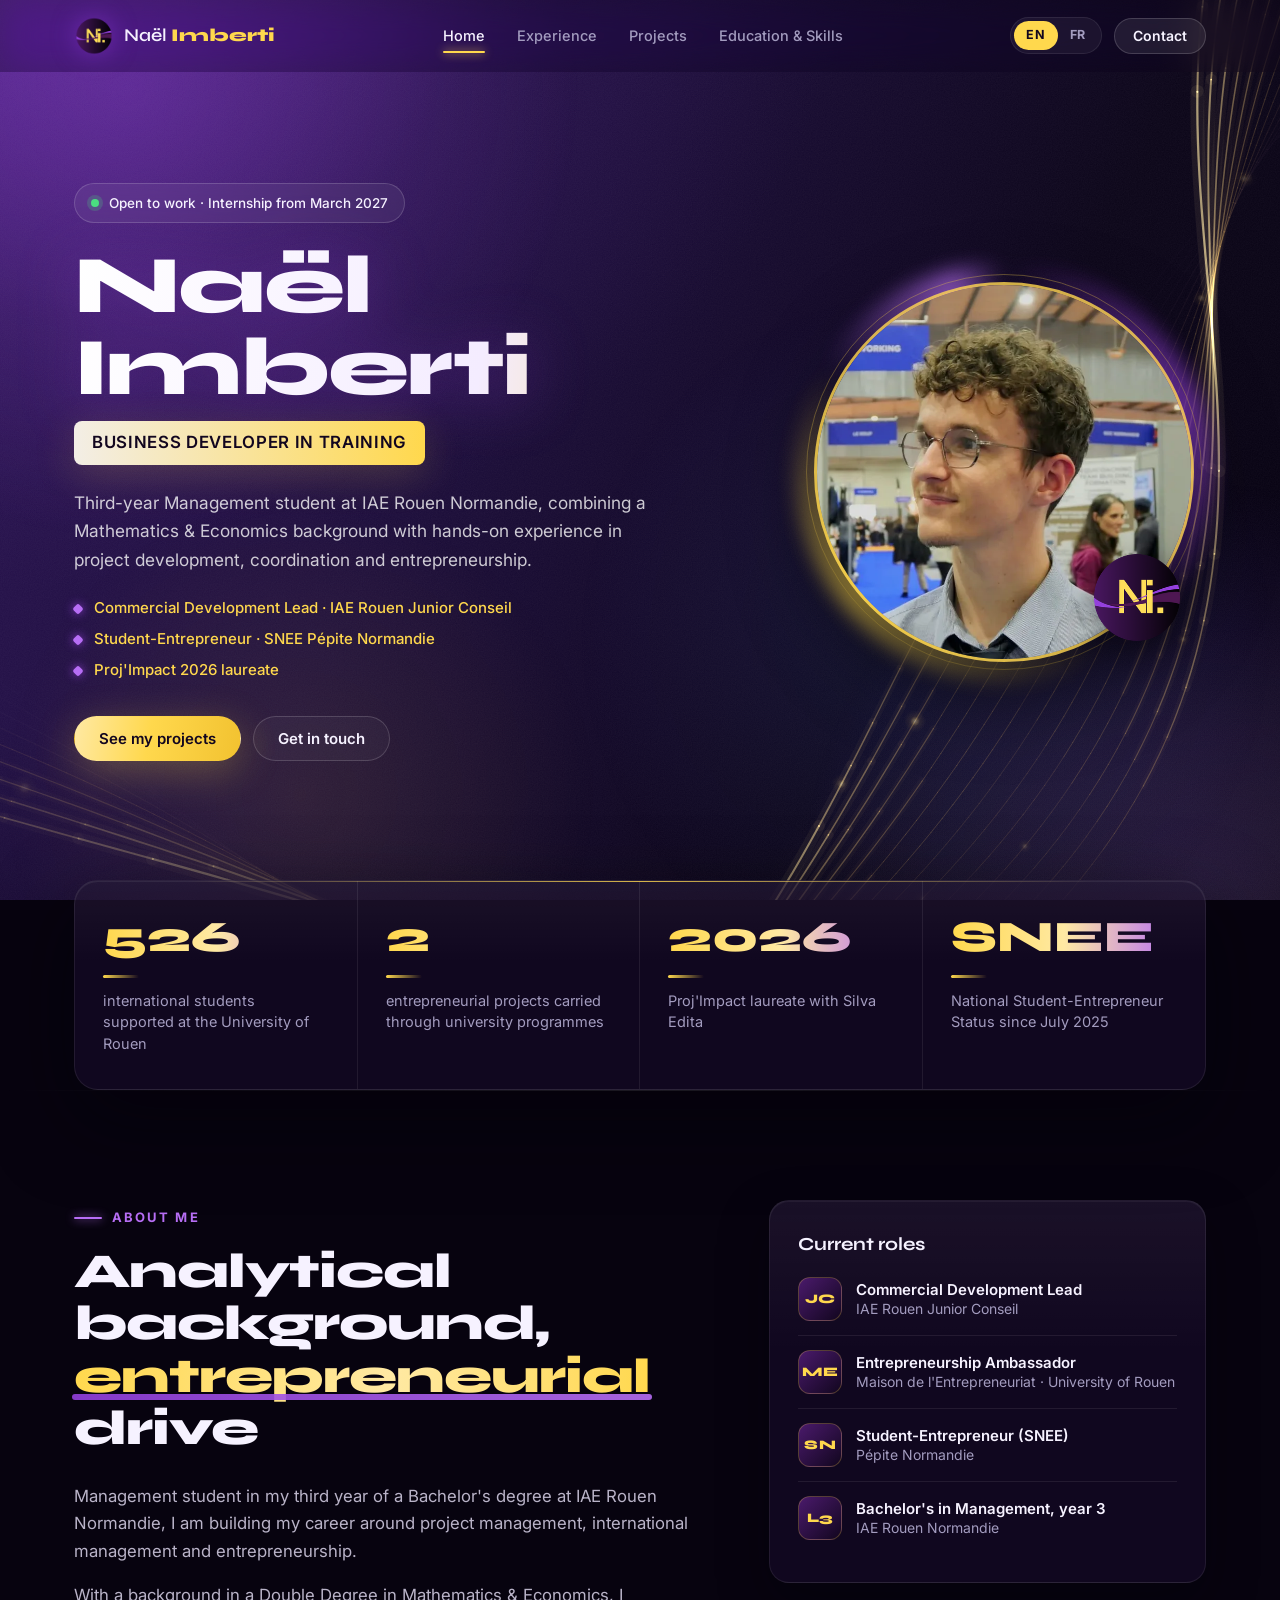
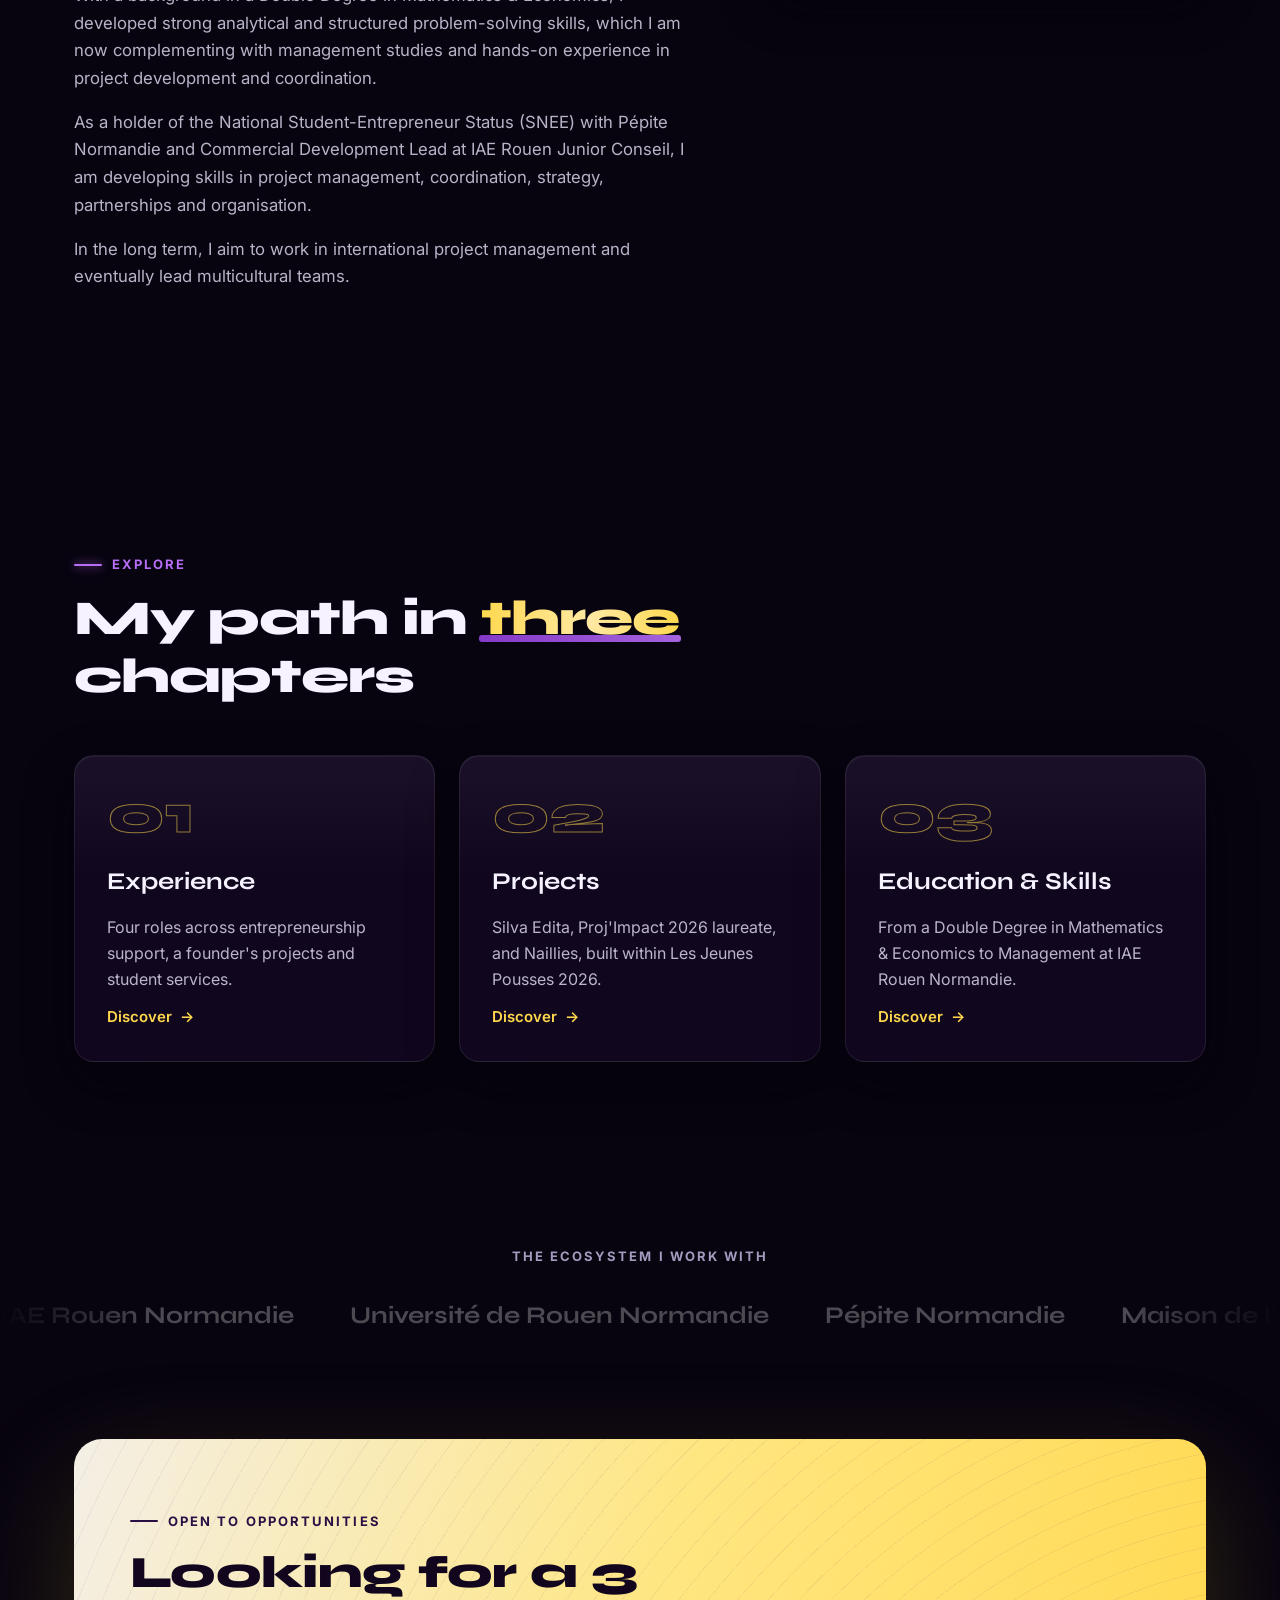
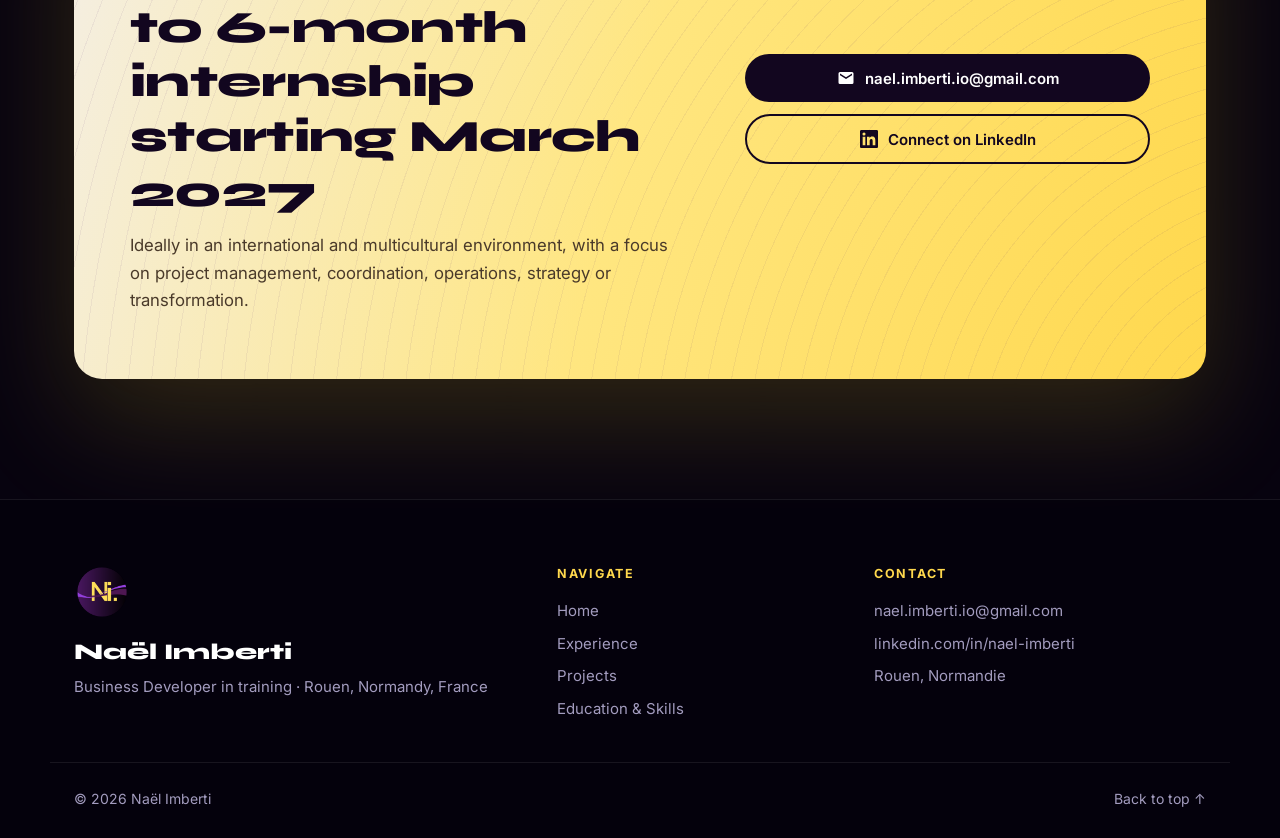
==== commit cec86be6: "Multi-page portfolio with page transitions and Jeunes Pousses case study Split the single page into " ====
--- a/index.html
+++ b/index.html
@@ -4,7 +4,7 @@
   <meta charset="utf-8">
   <meta name="viewport" content="width=device-width, initial-scale=1">
   <title>Naël Imberti · Business Developer in training</title>
-  <meta name="description" content="Naël Imberti, Business Development & Management student at IAE Rouen Normandie, student-entrepreneur (SNEE · Pépite Normandie). Looking for a 3 to 6-month internship starting March 2027.">
+  <meta name="description" content="Naël Imberti, Business Development &amp; Management student at IAE Rouen Normandie, student-entrepreneur (SNEE · Pépite Normandie). Looking for a 3 to 6-month internship starting March 2027.">
   <meta name="author" content="Naël Imberti">
   <meta name="theme-color" content="#12061f">
   <meta name="color-scheme" content="dark">
@@ -12,15 +12,16 @@
   <link rel="apple-touch-icon" href="assets/img/apple-touch-icon.png">
   <meta property="og:type" content="website">
   <meta property="og:title" content="Naël Imberti · Business Developer in training">
-  <meta property="og:description" content="Business Development & Management student at IAE Rouen Normandie · Student-entrepreneur (SNEE · Pépite Normandie) · Proj'Impact 2026 laureate.">
+  <meta property="og:description" content="Naël Imberti, Business Development &amp; Management student at IAE Rouen Normandie, student-entrepreneur (SNEE · Pépite Normandie). Looking for a 3 to 6-month internship starting March 2027.">
   <meta property="og:image" content="assets/img/og-image.jpg">
   <meta name="twitter:card" content="summary_large_image">
   <link rel="preconnect" href="https://fonts.googleapis.com">
   <link rel="preconnect" href="https://fonts.gstatic.com" crossorigin>
   <link href="https://fonts.googleapis.com/css2?family=Syne:wght@600;700;800&family=Inter:wght@400;500;600;700&display=swap" rel="stylesheet">
   <link rel="stylesheet" href="assets/css/style.css">
+  <noscript><style>.curtain{display:none!important}</style></noscript>
 </head>
-<body>
+<body data-page="home">
 
 <!-- Ambient background: gradient, aurora, golden ribbon (canvas), vignette, grain -->
 <div class="ambient" aria-hidden="true">
@@ -31,22 +32,35 @@
   <div class="ambient__grain"></div>
 </div>
 
+<!-- Page transition curtain (lifts on load, drops before leaving) -->
+<div class="curtain" aria-hidden="true">
+  <div class="curtain__gold"></div>
+  <div class="curtain__main">
+    <div class="curtain__inner">
+      <div class="curtain__mark">
+        <svg class="curtain__ring" viewBox="0 0 120 120"><circle cx="60" cy="60" r="56"/></svg>
+        <img src="assets/img/logo-round.png" alt="" width="84" height="84">
+      </div>
+      <span class="curtain__label"></span>
+    </div>
+  </div>
+</div>
+
 <a class="skip" href="#main" data-i18n="skip">Skip to content</a>
 
 <!-- ───────── HEADER ───────── -->
 <header class="header" id="top">
   <div class="container header__inner">
-    <a href="#top" class="brand" aria-label="Naël Imberti, home">
+    <a href="index.html" class="brand" aria-label="Naël Imberti, home">
       <img src="assets/img/logo-round.png" alt="" width="40" height="40">
       <span>Naël <strong>Imberti</strong></span>
     </a>
 
     <nav class="nav" id="nav" aria-label="Main">
-      <a href="#about" data-i18n="nav.about">About</a>
-      <a href="#experience" data-i18n="nav.experience">Experience</a>
-      <a href="#projects" data-i18n="nav.projects">Projects</a>
-      <a href="#education" data-i18n="nav.education">Education</a>
-      <a href="#skills" data-i18n="nav.skills">Skills</a>
+      <a href="index.html" class="is-active" aria-current="page" data-i18n="nav.home">Home</a>
+      <a href="experience.html" data-i18n="nav.experience">Experience</a>
+      <a href="projects.html" data-i18n="nav.projects">Projects</a>
+      <a href="education.html" data-i18n="nav.eduskills">Education &amp; Skills</a>
       <a href="#contact" class="nav__cta-mobile" data-i18n="nav.contact">Contact</a>
     </nav>
 
@@ -80,7 +94,7 @@
         <li data-i18n="hero.tag3">Proj'Impact 2026 laureate</li>
       </ul>
       <div class="hero__ctas">
-        <a href="#projects" class="btn btn--gold" data-i18n="hero.cta1">See my projects</a>
+        <a href="projects.html" class="btn btn--gold" data-i18n="hero.cta1">See my projects</a>
         <a href="#contact" class="btn btn--ghost" data-i18n="hero.cta2">Get in touch</a>
       </div>
     </div>
@@ -118,7 +132,7 @@
 </section>
 
 <!-- ───────── ABOUT ───────── -->
-<section class="section" id="about">
+<section class="section section--tint" id="about">
   <div class="container about">
     <div class="about__text reveal">
       <p class="eyebrow" data-i18n="about.eyebrow">About me</p>
@@ -152,256 +166,32 @@
   </div>
 </section>
 
-<!-- ───────── EXPERIENCE ───────── -->
-<section class="section section--tint" id="experience">
+<!-- ───────── EXPLORE ───────── -->
+<section class="section" id="explore">
   <div class="container">
     <div class="section__head reveal">
-      <p class="eyebrow" data-i18n="exp.eyebrow">Experience</p>
-      <h2 class="title" data-i18n="exp.title">Learning by <span class="hl">doing</span></h2>
-    </div>
-
-    <div class="cards cards--2">
-      <article class="card reveal">
-        <header class="card__head">
-          <span class="badge badge--live" data-i18n="common.present">Present</span>
-          <h3 data-i18n="exp1.title">Entrepreneurship Ambassador</h3>
-          <p class="card__org" data-i18n="exp1.org">Maison de l'Entrepreneuriat · Université de Rouen Normandie</p>
-          <p class="card__meta" data-i18n="exp1.meta">Sep 2026 – Present · Hybrid</p>
-        </header>
-        <ul class="ticks">
-          <li data-i18n="exp1.b1">Promote entrepreneurship and make it accessible to students at the University of Rouen and IAE.</li>
-          <li data-i18n="exp1.b2">Raise student awareness of entrepreneurial opportunities and support schemes.</li>
-          <li data-i18n="exp1.b3">Take part in events, forums and entrepreneurship promotion actions.</li>
-          <li data-i18n="exp1.b4">Run stands and talk directly with students to raise the profile of the Maison de l'Entrepreneuriat.</li>
-          <li data-i18n="exp1.b5">Showcase entrepreneurial initiatives and events on LinkedIn and social media.</li>
-          <li data-i18n="exp1.b6">Act as a link between students and the Maison de l'Entrepreneuriat.</li>
-        </ul>
-        <ul class="chips chips--sm">
-          <li data-i18n="sk.pm">Project organisation &amp; management</li>
-          <li data-i18n="sk.digital">Digital communication &amp; social media</li>
-          <li data-i18n="sk.sbd">Small Business Development</li>
-        </ul>
-      </article>
-
-      <article class="card reveal">
-        <header class="card__head">
-          <span class="badge badge--live" data-i18n="common.present">Present</span>
-          <h3 data-i18n="exp2.title">National Student-Entrepreneur Status (SNEE)</h3>
-          <p class="card__org">Pépite Normandie</p>
-          <p class="card__meta" data-i18n="exp2.meta">Jul 2025 – Present · Rouen, Normandy · Hybrid</p>
-        </header>
-        <p data-i18n="exp2.p1">Holder of the National Student-Entrepreneur Status through Pépite Normandie since July 2025, alongside my studies, to build and structure entrepreneurial projects.</p>
-        <p data-i18n="exp2.p2">This experience develops my skills in business development, market analysis, strategy, project management and offer design across several projects and initiatives.</p>
-        <ul class="ticks">
-          <li data-i18n="exp2.b1">Proj'Impact 2026 laureate with Silva Edita, an urban rooftop greening project.</li>
-          <li data-i18n="exp2.b2">Les Jeunes Pousses 2026 participant with Naillies, building a business plan in the beauty sector.</li>
-        </ul>
-        <ul class="chips chips--sm">
-          <li data-i18n="sk.curiosity">Curiosity &amp; initiative</li>
-          <li data-i18n="sk.adapt">Adaptability</li>
-          <li data-i18n="sk.autonomy">Autonomous work</li>
-        </ul>
-      </article>
-
-      <article class="card reveal">
-        <header class="card__head">
-          <span class="badge" data-i18n="exp3.badge">Internship</span>
-          <h3 data-i18n="exp3.title">Executive Assistant Intern</h3>
-          <p class="card__org">Boc Lab</p>
-          <p class="card__meta" data-i18n="exp3.meta">Jun 2026 – Jul 2026 · Rouen · Hybrid</p>
-        </header>
-        <p data-i18n="exp3.p1">Supported the founder in developing entrepreneurial projects, from opportunity assessment to operational implementation.</p>
-        <p data-i18n="exp3.p2">Worked on a wide range of topics: market analysis, project management, budget forecasting, regulatory monitoring, stakeholder coordination, business development and structuring new projects.</p>
-        <p data-i18n="exp3.p3">This experience gave me a concrete understanding of the strategic, organisational and financial challenges of creating and growing a business.</p>
-        <ul class="chips chips--sm">
-          <li data-i18n="sk.entre">Entrepreneurship</li>
-          <li data-i18n="sk.strat">Strategic analysis</li>
-          <li data-i18n="sk.budget">Budget management</li>
-          <li data-i18n="sk.market">Market research</li>
-          <li data-i18n="sk.bizdev">Business development</li>
-        </ul>
-      </article>
-
-      <article class="card reveal">
-        <header class="card__head">
-          <span class="badge" data-i18n="exp4.badge">Contract</span>
-          <h3 data-i18n="exp4.title">Student Assistant · International Students Office</h3>
-          <p class="card__org">Université de Rouen Normandie</p>
-          <p class="card__meta" data-i18n="exp4.meta">Aug 2026 – Sep 2026 · On-site</p>
-        </header>
-        <p data-i18n="exp4.p1">Supported <strong>527 international students</strong> with their administrative procedures and their arrival at the University of Rouen Normandie.</p>
-        <ul class="ticks">
-          <li data-i18n="exp4.b1">Front-desk reception</li>
-          <li data-i18n="exp4.b2">Creating physical and digital files</li>
-          <li data-i18n="exp4.b3">Checking physical and digital files</li>
-        </ul>
-        <ul class="chips chips--sm">
-          <li data-i18n="sk.oral">Oral communication</li>
-          <li data-i18n="sk.adapt">Adaptability</li>
-        </ul>
-      </article>
-    </div>
-  </div>
-</section>
-
-<!-- ───────── PROJECTS ───────── -->
-<section class="section" id="projects">
-  <div class="container">
-    <div class="section__head reveal">
-      <p class="eyebrow" data-i18n="proj.eyebrow">Entrepreneurial projects</p>
-      <h2 class="title" data-i18n="proj.title">From an idea to a <span class="hl">jury</span></h2>
-    </div>
-
-    <article class="feature reveal">
-      <div class="feature__media">
-        <img src="assets/img/silva-team.webp" alt="Silva Edita team receiving the Proj'Impact 2026 award" loading="lazy" width="1200" height="800">
-        <span class="feature__award" data-i18n="proj1.award">🏆 Proj'Impact 2026 laureate</span>
-      </div>
-      <div class="feature__body">
-        <p class="card__meta" data-i18n="proj1.meta">Jan 2026 – Present · Urban greening</p>
-        <h3>Silva Edita</h3>
-        <p data-i18n="proj1.p1">The project started from a reflection on greening the rooftops of Rouen, first focused on apartment blocks, then on university campuses.</p>
-        <p data-i18n="proj1.p2">After several discussions with local stakeholders and innovation players, the project is now moving towards an experiment on the rooftops of the Rouen Normandie Création business incubators.</p>
-        <p class="feature__goal"><strong data-i18n="proj1.goalLabel">Goal:</strong> <span data-i18n="proj1.goal">design light, modular and accessible greening solutions that improve urban spaces while creating a collective momentum around the ecological transition.</span></p>
-        <ul class="chips chips--sm">
-          <li data-i18n="sk.network">Professional networking</li>
-          <li data-i18n="sk.market">Market research</li>
-          <li data-i18n="sk.curiosity">Curiosity &amp; initiative</li>
-        </ul>
-      </div>
-    </article>
-
-    <div class="gallery reveal">
-      <figure><img src="assets/img/silva-pitch.webp" alt="Naël Imberti pitching Silva Edita" loading="lazy" width="1200" height="800"><figcaption data-i18n="gal.1">Pitching Silva Edita</figcaption></figure>
-      <figure><img src="assets/img/silva-award.webp" alt="Proj'Impact 2026 award ceremony" loading="lazy" width="1200" height="800"><figcaption data-i18n="gal.2">Proj'Impact 2026 award ceremony</figcaption></figure>
-    </div>
-
-    <article class="feature feature--reverse reveal">
-      <div class="feature__media feature__media--doc">
-        <img src="assets/img/naillies-cover.webp" alt="Cover of the Naillies final report, Les Jeunes Pousses programme" loading="lazy" width="637" height="900">
-      </div>
-      <div class="feature__body">
-        <p class="card__meta" data-i18n="proj2.meta">Oct 2025 – Apr 2026 · Les Jeunes Pousses 2026 · Pépite Normandie</p>
-        <h3>Naillies</h3>
-        <p data-i18n="proj2.p1">Development of an entrepreneurial project around learning semi-permanent manicure through accessible and creative learning kits.</p>
-        <p data-i18n="proj2.p2">Contributed to structuring the project as a skills contributor: product thinking, market research, positioning, pitch and value proposition development within the Jeunes Pousses programme.</p>
-        <p class="feature__goal"><strong data-i18n="proj2.teamLabel">Team:</strong> <span data-i18n="proj2.team">Léa Portmann (project lead) · Naël Imberti (skills contributor)</span></p>
-        <ul class="chips chips--sm">
-          <li data-i18n="sk.bp">Business plan development</li>
-          <li data-i18n="sk.watch">Marketing intelligence</li>
-          <li data-i18n="sk.story">Content writing &amp; storytelling</li>
-        </ul>
-      </div>
-    </article>
-  </div>
-</section>
-
-<!-- ───────── EDUCATION ───────── -->
-<section class="section section--tint" id="education">
-  <div class="container">
-    <div class="section__head reveal">
-      <p class="eyebrow" data-i18n="edu.eyebrow">Education</p>
-      <h2 class="title" data-i18n="edu.title">From <span class="hl">numbers</span> to management</h2>
-    </div>
-
-    <div class="timeline">
-      <article class="timeline__item reveal">
-        <div class="timeline__date">2026 – 2027</div>
-        <div class="card">
-          <header class="card__head">
-            <span class="badge badge--live" data-i18n="common.current">Current</span>
-            <h3 data-i18n="edu1.title">Bachelor's in Management (Licence 3 Gestion) · Management track</h3>
-            <p class="card__org">IAE Rouen Normandie</p>
-            <p class="card__meta" data-i18n="edu1.meta">Sep 2026 – Jul 2027</p>
-          </header>
-          <p data-i18n="edu1.p1">A programme focused on developing skills in business administration, management and understanding of organisations.</p>
-          <ul class="chips chips--sm">
-            <li data-i18n="edu1.s1">Management of organisations</li>
-            <li data-i18n="edu1.s2">Marketing &amp; sales strategy</li>
-            <li data-i18n="edu1.s3">Project management</li>
-            <li data-i18n="edu1.s4">Analysis &amp; decision making</li>
-            <li data-i18n="edu1.s5">Professional communication</li>
-            <li data-i18n="edu1.s6">Entrepreneurship &amp; business development</li>
-            <li data-i18n="edu1.s7">Teamwork &amp; project delivery</li>
-          </ul>
-          <p class="muted" data-i18n="edu1.p2">This programme complements my scientific and economic background by strengthening my skills in management, business development and entrepreneurship, with a more practical, organisation-focused approach.</p>
-        </div>
-      </article>
-
-      <article class="timeline__item reveal">
-        <div class="timeline__date">2024 – 2026</div>
-        <div class="card">
-          <header class="card__head">
-            <span class="badge" data-i18n="edu2.badge">2 years of higher education</span>
-            <h3 data-i18n="edu2.title">Double Bachelor's in Mathematics &amp; Economics</h3>
-            <p class="card__org">Université de Rouen Normandie</p>
-            <p class="card__meta" data-i18n="edu2.meta">Sep 2024 – Jun 2026</p>
-          </header>
-          <p data-i18n="edu2.p1">A multidisciplinary programme combining analytical reasoning, quantitative tools and an understanding of contemporary economic issues.</p>
-          <ul class="chips chips--sm">
-            <li data-i18n="edu2.s1">Micro &amp; macroeconomics</li>
-            <li data-i18n="edu2.s2">Descriptive statistics &amp; probability</li>
-            <li data-i18n="edu2.s3">Algebra &amp; real analysis</li>
-            <li data-i18n="edu2.s4">Python programming &amp; web development</li>
-            <li data-i18n="edu2.s5">Data analysis &amp; quantitative methods</li>
-            <li data-i18n="edu2.s6">Writing, English &amp; tutored projects</li>
-          </ul>
-          <p class="muted" data-i18n="edu2.p2">This demanding programme built my analytical rigour, autonomy and adaptability, while gradually shaping my move towards management, business development and entrepreneurship.</p>
-        </div>
-      </article>
-    </div>
-  </div>
-</section>
-
-<!-- ───────── SKILLS ───────── -->
-<section class="section section--dark" id="skills">
-  <div class="container">
-    <div class="section__head reveal">
-      <p class="eyebrow eyebrow--gold" data-i18n="skills.eyebrow">Skills</p>
-      <h2 class="title title--light" data-i18n="skills.title">What I bring to a <span class="hl hl--gold">team</span></h2>
-    </div>
-    <div class="skills">
-      <div class="skills__group reveal">
-        <h3 data-i18n="skills.g1">Business &amp; strategy</h3>
-        <ul class="chips chips--dark">
-          <li data-i18n="sk.bizdev">Business development</li>
-          <li data-i18n="sk.sbd">Small Business Development</li>
-          <li data-i18n="sk.entre">Entrepreneurship</li>
-          <li data-i18n="sk.strat">Strategic analysis</li>
-          <li data-i18n="sk.mkstrat">Marketing strategy</li>
-          <li data-i18n="sk.watch">Marketing intelligence</li>
-          <li data-i18n="sk.market">Market research</li>
-          <li data-i18n="sk.bp">Business plan development</li>
-        </ul>
-      </div>
-      <div class="skills__group reveal">
-        <h3 data-i18n="skills.g2">Management &amp; analysis</h3>
-        <ul class="chips chips--dark">
-          <li data-i18n="sk.pm">Project organisation &amp; management</li>
-          <li data-i18n="sk.budget">Budget management</li>
-          <li data-i18n="sk.decision">Decision making</li>
-          <li data-i18n="sk.eco">Micro &amp; macroeconomics</li>
-          <li data-i18n="sk.stats">Descriptive statistics &amp; probability</li>
-        </ul>
-      </div>
-      <div class="skills__group reveal">
-        <h3 data-i18n="skills.g3">Communication &amp; network</h3>
-        <ul class="chips chips--dark">
-          <li data-i18n="sk.oral">Oral communication</li>
-          <li data-i18n="sk.network">Professional networking</li>
-          <li data-i18n="sk.digital">Digital communication &amp; social media</li>
-          <li data-i18n="sk.story">Content writing &amp; storytelling</li>
-        </ul>
-      </div>
-      <div class="skills__group reveal">
-        <h3 data-i18n="skills.g4">Soft skills</h3>
-        <ul class="chips chips--dark">
-          <li data-i18n="sk.team">Teamwork</li>
-          <li data-i18n="sk.autonomy">Autonomous work</li>
-          <li data-i18n="sk.adapt">Adaptability</li>
-          <li data-i18n="sk.curiosity">Curiosity &amp; initiative</li>
-        </ul>
-      </div>
+      <p class="eyebrow" data-i18n="explore.eyebrow">Explore</p>
+      <h2 class="title" data-i18n="explore.title">My path in <span class="hl">three</span> chapters</h2>
+    </div>
+    <div class="explore" data-stagger>
+      <a class="explore__card" href="experience.html">
+        <span class="explore__num">01</span>
+        <h3 data-i18n="nav.experience">Experience</h3>
+        <p data-i18n="ex1.text">Four roles across entrepreneurship support, a founder's projects and student services.</p>
+        <span class="explore__cta"><span data-i18n="explore.cta">Discover</span> <span aria-hidden="true">→</span></span>
+      </a>
+      <a class="explore__card" href="projects.html">
+        <span class="explore__num">02</span>
+        <h3 data-i18n="nav.projects">Projects</h3>
+        <p data-i18n="ex2.text">Silva Edita, Proj'Impact 2026 laureate, and Naillies, built within Les Jeunes Pousses 2026.</p>
+        <span class="explore__cta"><span data-i18n="explore.cta">Discover</span> <span aria-hidden="true">→</span></span>
+      </a>
+      <a class="explore__card" href="education.html">
+        <span class="explore__num">03</span>
+        <h3 data-i18n="nav.eduskills">Education &amp; Skills</h3>
+        <p data-i18n="ex3.text">From a Double Degree in Mathematics &amp; Economics to Management at IAE Rouen Normandie.</p>
+        <span class="explore__cta"><span data-i18n="explore.cta">Discover</span> <span aria-hidden="true">→</span></span>
+      </a>
     </div>
   </div>
 </section>
@@ -453,11 +243,10 @@
     <div>
       <p class="footer__h" data-i18n="footer.nav">Navigate</p>
       <ul class="footer__links">
-        <li><a href="#about" data-i18n="nav.about">About</a></li>
-        <li><a href="#experience" data-i18n="nav.experience">Experience</a></li>
-        <li><a href="#projects" data-i18n="nav.projects">Projects</a></li>
-        <li><a href="#education" data-i18n="nav.education">Education</a></li>
-        <li><a href="#skills" data-i18n="nav.skills">Skills</a></li>
+        <li><a href="index.html" data-i18n="nav.home">Home</a></li>
+        <li><a href="experience.html" data-i18n="nav.experience">Experience</a></li>
+        <li><a href="projects.html" data-i18n="nav.projects">Projects</a></li>
+        <li><a href="education.html" data-i18n="nav.eduskills">Education &amp; Skills</a></li>
       </ul>
     </div>
     <div>
--- a/assets/css/style.css
+++ b/assets/css/style.css
@@ -508,3 +508,226 @@
   *, *::before, *::after { animation: none !important; transition: none !important; }
   .js .reveal { opacity: 1; transform: none; filter: none; }
 }
+
+/* ==========================================================================
+   Multi-page layer: transitions (inspired by the IAE Rouen Junior Conseil
+   site: curtain, masked line reveals, cascades, clip reveals), page heroes,
+   chapters, project case studies.
+   ========================================================================== */
+:root { --ease-out: cubic-bezier(.16, 1, .3, 1); --ease-io: cubic-bezier(.76, 0, .24, 1); }
+
+/* ───────── Curtain ───────── */
+.curtain { position: fixed; inset: 0; z-index: 9999; pointer-events: none; }
+.curtain__gold, .curtain__main { position: absolute; inset: 0; will-change: transform; }
+.curtain__gold { background: linear-gradient(100deg, var(--gold-soft), var(--gold) 50%, var(--gold-deep)); animation: curtainLift 1s var(--ease-io) .34s both; }
+.curtain__main {
+  display: grid; place-items: center;
+  background:
+    radial-gradient(90% 90% at 0% 0%, rgba(132, 58, 200, .55), transparent 60%),
+    linear-gradient(118deg, #2b1455 0%, #160930 55%, #060210 100%);
+  animation: curtainLift 1s var(--ease-io) .2s both;
+}
+@keyframes curtainLift { from { transform: translateY(0); } to { transform: translateY(-100%); } }
+.curtain__inner { display: flex; flex-direction: column; align-items: center; gap: 22px; }
+.curtain__mark { position: relative; width: 120px; height: 120px; display: grid; place-items: center; }
+.curtain__mark img { width: 84px; height: 84px; filter: drop-shadow(0 0 24px rgba(148, 64, 221, .6)); }
+.curtain__ring { position: absolute; inset: 0; width: 100%; height: 100%; animation: spin 2.4s linear infinite; }
+.curtain__ring circle { fill: none; stroke: var(--gold); stroke-width: 1.5; stroke-linecap: round; stroke-dasharray: 110 242; filter: drop-shadow(0 0 6px rgba(255, 216, 77, .7)); }
+.curtain__label {
+  min-height: 1.2em; font-family: var(--display); font-weight: 700; font-size: 14px;
+  letter-spacing: .32em; text-transform: uppercase; color: var(--gold);
+}
+/* state after the entry animation: base position is "lifted" so exits can transition */
+.curtain-done .curtain__gold, .curtain-done .curtain__main { animation: none; transform: translateY(-100%); }
+.curtain-done .curtain__main { transition: transform .75s var(--ease-io); }
+.curtain-done .curtain__gold { transition: transform .75s var(--ease-io) .12s; }
+/* exit: gold sweeps down first, the purple panel follows and covers */
+.is-leaving .curtain { pointer-events: auto; }
+.is-leaving .curtain__gold, .is-leaving .curtain__main { transform: translateY(0); }
+.is-leaving .curtain__gold { transition: transform .6s var(--ease-io); }
+.is-leaving .curtain__main { transition: transform .6s var(--ease-io) .1s; }
+.is-leaving .curtain__label { animation: labelIn .5s var(--ease-out) .45s both; }
+@keyframes labelIn { from { opacity: 0; transform: translateY(12px); letter-spacing: .5em; } }
+
+/* ───────── Entrances ───────── */
+@keyframes rise { from { opacity: 0; transform: translateY(34px); } }
+@keyframes zoomIn { from { opacity: 0; transform: scale(.9) rotate(-4deg); } }
+.js .hero__text > *, .js .page-hero .container > * { animation: rise 1s var(--ease-out) both; }
+.js .hero__text > :nth-child(1), .js .page-hero .container > :nth-child(1) { animation-delay: .55s; }
+.js .hero__text > :nth-child(2), .js .page-hero .container > :nth-child(2) { animation-delay: .63s; }
+.js .hero__text > :nth-child(3), .js .page-hero .container > :nth-child(3) { animation-delay: .71s; }
+.js .hero__text > :nth-child(4), .js .page-hero .container > :nth-child(4) { animation-delay: .79s; }
+.js .hero__text > :nth-child(5) { animation-delay: .87s; }
+.js .hero__text > :nth-child(6) { animation-delay: .95s; }
+.js .hero__name { animation: rise 1s var(--ease-out) .63s both, sheen 9s ease-in-out 1.6s infinite; }
+.js .portrait { animation: zoomIn 1.2s var(--ease-out) .6s both; }
+
+/* Titles revealed line by line through a mask */
+.is-split .rl { display: block; overflow: hidden; padding: .12em .04em; margin: -.12em -.04em; }
+.is-split .ri { display: inline-block; transform: translateY(115%); transition: transform 1.1s var(--ease-out); transition-delay: var(--d, 0s); }
+.is-split.split-in .ri { transform: none; }
+
+/* Cascades */
+.js [data-stagger] > * { opacity: 0; transform: translateY(30px); transition: opacity .8s var(--ease-out), transform .8s var(--ease-out), border-color .35s, box-shadow .35s; }
+.js [data-stagger].is-visible > * { opacity: 1; transform: none; }
+.js [data-stagger].is-visible > :nth-child(2) { transition-delay: .09s, .09s, 0s, 0s; }
+.js [data-stagger].is-visible > :nth-child(3) { transition-delay: .18s, .18s, 0s, 0s; }
+.js [data-stagger].is-visible > :nth-child(4) { transition-delay: .27s, .27s, 0s, 0s; }
+.js [data-stagger].is-visible > :nth-child(5) { transition-delay: .36s, .36s, 0s, 0s; }
+.js [data-stagger].is-visible > :nth-child(6) { transition-delay: .45s, .45s, 0s, 0s; }
+.js [data-stagger].is-visible > :nth-child(n+7) { transition-delay: .54s, .54s, 0s, 0s; }
+
+/* Visuals uncovered from the bottom (mask on the image, the frame is what gets observed) */
+.js .reveal-media > img { clip-path: inset(100% 0 0 0); transform: scale(1.12); transition: clip-path 1.3s var(--ease-out), transform 1.6s var(--ease-out); }
+.js .reveal-media.is-visible > img { clip-path: inset(0 0 0 0); transform: none; }
+.js .project:hover .reveal-media.is-visible > img { transform: scale(1.05); }
+
+/* ───────── Navigation (multi-page) ───────── */
+.nav a[aria-current="page"] { color: var(--ink); }
+.nav a[aria-current="page"]::after { content: ''; position: absolute; left: 14px; right: 14px; bottom: 2px; height: 2px; border-radius: 2px; background: var(--gold); box-shadow: 0 0 10px var(--gold); }
+@media (max-width: 980px) { .nav a[aria-current="page"] { color: var(--gold); } .nav a[aria-current="page"]::after { display: none; } }
+
+/* ───────── Page hero (inner pages) ───────── */
+.page-hero { position: relative; padding: calc(var(--header-h) + 100px) 0 64px; }
+.page-hero__title { font-family: var(--display); font-weight: 800; color: var(--ink); font-size: clamp(2.4rem, 6.2vw, 4.8rem); line-height: 1.02; letter-spacing: -.02em; max-width: 15ch; margin-bottom: 24px; }
+.page-hero__lead { max-width: 660px; font-size: 1.14rem; color: var(--text); }
+.crumbs { display: flex; flex-wrap: wrap; gap: 10px; align-items: center; font-size: 14px; color: var(--muted); margin-bottom: 26px; }
+.crumbs a { color: var(--muted); text-decoration: none; transition: color .2s; }
+.crumbs a:hover { color: var(--gold); }
+.crumbs span:last-child { color: var(--ink); }
+.section--flush { padding-top: 0; }
+@media (max-width: 700px) { .page-hero { padding: calc(var(--header-h) + 48px) 0 40px; } }
+
+/* ───────── Shared glass for new surfaces ───────── */
+.explore__card, .project, .facts, .workshops li {
+  position: relative;
+  background: linear-gradient(180deg, var(--glass-hi), transparent 40%), var(--glass);
+  border: 1px solid var(--line); box-shadow: var(--shadow);
+}
+.explore__card::after, .project::after, .facts::after {
+  content: ''; position: absolute; inset: 0; border-radius: inherit; pointer-events: none;
+  background: radial-gradient(320px circle at var(--mx, 50%) var(--my, 0%), rgba(183, 110, 245, .16), transparent 65%);
+  opacity: 0; transition: opacity .35s;
+}
+.explore__card:hover::after, .project:hover::after, .facts:hover::after { opacity: 1; }
+
+/* ───────── Chapters (home) ───────── */
+.explore { display: grid; grid-template-columns: repeat(3, 1fr); gap: 24px; }
+.explore__card {
+  display: flex; flex-direction: column; gap: 12px; min-height: 300px; padding: 32px;
+  border-radius: var(--radius); text-decoration: none; color: var(--text); overflow: hidden;
+}
+.explore__card::before {
+  content: ''; position: absolute; left: 0; top: 0; height: 2px; width: 100%;
+  background: linear-gradient(90deg, var(--violet), var(--gold));
+  transform: scaleX(0); transform-origin: left; transition: transform .6s var(--ease-out);
+}
+.js [data-stagger].is-visible > .explore__card { transition: opacity .8s var(--ease-out), transform .45s var(--ease-out), border-color .35s; }
+.explore__card:hover { transform: translateY(-6px) !important; border-color: rgba(183, 110, 245, .35); }
+.explore__card:hover::before { transform: scaleX(1); }
+.explore__num { font-family: var(--display); font-weight: 800; font-size: 3.4rem; line-height: 1; color: transparent; -webkit-text-stroke: 1px rgba(255, 216, 77, .55); transition: color .4s; }
+.explore__card:hover .explore__num { color: rgba(255, 216, 77, .15); }
+.explore__card h3 { font-family: var(--display); font-size: 1.5rem; color: var(--ink); margin-top: 8px; }
+.explore__cta { margin-top: auto; display: inline-flex; gap: 8px; align-items: center; color: var(--gold); font-weight: 600; font-size: 15px; }
+.explore__cta span:last-child { transition: transform .35s var(--ease-out); }
+.explore__card:hover .explore__cta span:last-child, .project:hover .explore__cta span:last-child { transform: translateX(6px); }
+@media (max-width: 900px) { .explore { grid-template-columns: 1fr; } .explore__card { min-height: 0; } }
+
+/* ───────── Projects list ───────── */
+.projects { display: grid; gap: 28px; }
+.project { display: grid; grid-template-columns: 1.1fr 1fr; border-radius: 24px; overflow: hidden; text-decoration: none; color: var(--text); }
+.js [data-stagger].is-visible > .project { transition: opacity .8s var(--ease-out), transform .45s var(--ease-out), border-color .35s; }
+.project:hover { border-color: rgba(183, 110, 245, .35); transform: translateY(-4px) !important; }
+.project:nth-child(even) .project__media { order: 2; }
+.project__media { position: relative; min-height: 380px; overflow: hidden; background: var(--purple-800); }
+.project__media img { position: absolute; inset: 0; width: 100%; height: 100%; object-fit: cover; transition: transform 1s var(--ease-out); }
+.project:hover .project__media img { transform: scale(1.05); }
+.project__body { padding: 44px; display: flex; flex-direction: column; gap: 14px; justify-content: center; }
+.project__title { font-family: var(--display); font-weight: 800; font-size: clamp(2rem, 4vw, 3rem); color: var(--ink); line-height: 1.05; }
+.project .explore__cta { margin-top: 10px; }
+.feature__award--violet { background: linear-gradient(90deg, var(--violet), var(--violet-soft)); color: #fff; box-shadow: 0 10px 30px rgba(0, 0, 0, .35), 0 0 30px rgba(148, 64, 221, .4); }
+@media (max-width: 860px) {
+  .project { grid-template-columns: 1fr; }
+  .project:nth-child(even) .project__media { order: 0; }
+  .project__media { min-height: 230px; }
+  .project__body { padding: 26px 20px; }
+}
+
+/* ───────── Case study ───────── */
+.case__hero { position: relative; margin-bottom: 64px; border-radius: 24px; overflow: hidden; aspect-ratio: 16 / 8; background: var(--purple-800); box-shadow: var(--shadow-lg); }
+.case__hero img { width: 100%; height: 100%; object-fit: cover; }
+.case__hero figcaption {
+  position: absolute; left: 18px; bottom: 18px; padding: 9px 16px; border-radius: 999px;
+  background: rgba(12, 5, 24, .72); color: #fff; font-size: 14px; font-weight: 600; border: 1px solid var(--line-strong);
+}
+.case { display: grid; grid-template-columns: minmax(0, 1fr) 320px; gap: 56px; align-items: start; }
+.case__main { display: flex; flex-direction: column; gap: 56px; }
+.case__h { font-family: var(--display); font-size: 1.55rem; color: var(--ink); margin-bottom: 16px; display: flex; align-items: center; gap: 12px; }
+.case__h::before { content: ''; width: 10px; height: 10px; border-radius: 2px; background: var(--gold); transform: rotate(45deg); box-shadow: 0 0 12px var(--gold); flex-shrink: 0; }
+.case__block p { font-size: 1.06rem; }
+.case__aside { position: sticky; top: calc(var(--header-h) + 24px); }
+.facts { display: grid; gap: 18px; padding: 28px; border-radius: var(--radius); }
+.facts div + div { padding-top: 18px; border-top: 1px solid var(--line); }
+.facts dt { font-size: 12px; font-weight: 700; letter-spacing: .14em; text-transform: uppercase; color: var(--muted); margin-bottom: 4px; }
+.facts dd { color: var(--ink); font-weight: 600; }
+.case .gallery { margin: 0; }
+@media (max-width: 960px) {
+  .case { grid-template-columns: minmax(0, 1fr); gap: 40px; }
+  .case__aside { position: static; order: -1; }
+  .case__hero { aspect-ratio: 4 / 3; margin-bottom: 40px; }
+}
+
+/* Programme steps */
+.steps { list-style: none; position: relative; display: flex; flex-direction: column; gap: 30px; padding-left: 34px; }
+.steps::before { content: ''; position: absolute; left: 6px; top: 8px; bottom: 8px; width: 2px; background: linear-gradient(var(--violet), var(--gold)); box-shadow: 0 0 12px rgba(148, 64, 221, .6); }
+.steps__item { position: relative; }
+.steps__item::before { content: ''; position: absolute; left: -34px; top: 5px; width: 14px; height: 14px; border-radius: 50%; background: var(--gold); border: 3px solid var(--purple-800); box-shadow: 0 0 14px var(--gold); }
+.steps__date { display: block; font-family: var(--display); font-weight: 700; font-size: 13px; letter-spacing: .1em; text-transform: uppercase; color: var(--gold); margin-bottom: 4px; }
+.steps__item h3 { font-family: var(--display); font-size: 1.2rem; color: var(--ink); }
+.workshops { list-style: none; display: grid; grid-template-columns: repeat(3, minmax(0, 1fr)); gap: 10px; margin-top: 16px; }
+.workshops li { display: flex; gap: 10px; align-items: baseline; padding: 12px 14px; border-radius: 12px; font-size: 14.5px; color: var(--ink); box-shadow: none; }
+.workshops__n { font-family: var(--display); font-weight: 800; font-size: 12px; color: var(--gold); }
+@media (max-width: 760px) { .workshops { grid-template-columns: 1fr 1fr; } }
+@media (max-width: 420px) { .workshops { grid-template-columns: 1fr; } }
+
+/* Documents */
+.docs { display: grid; grid-template-columns: 1fr 1fr; gap: 24px; }
+.docs__frame {
+  display: grid; place-items: center; padding: 32px; border-radius: var(--radius); aspect-ratio: 4 / 4.2; overflow: hidden;
+  background: radial-gradient(80% 80% at 50% 30%, var(--purple-600), var(--purple-900)); border: 1px solid var(--line);
+}
+.docs__frame img { max-height: 100%; width: auto; border-radius: 6px; box-shadow: 0 24px 50px rgba(0, 0, 0, .55); transform: rotate(-2.5deg); transition: transform .6s var(--ease-out); }
+.docs__item:nth-child(2) .docs__frame img { transform: rotate(2.5deg); }
+.docs__item:hover .docs__frame img { transform: rotate(0) scale(1.03); }
+.docs figcaption { margin-top: 12px; font-size: 14px; color: var(--muted); }
+@media (max-width: 600px) { .docs { grid-template-columns: 1fr; } }
+
+/* ───────── Next page band ───────── */
+.next { padding: 24px 0 24px; }
+.next__link {
+  display: grid; grid-template-columns: 1fr auto; align-items: center; column-gap: 24px;
+  padding: 48px 0; border-top: 1px solid var(--line); border-bottom: 1px solid var(--line); text-decoration: none;
+}
+.next__eyebrow { font-size: 13px; font-weight: 700; letter-spacing: .16em; text-transform: uppercase; color: var(--muted); }
+.next__title { grid-column: 1; font-family: var(--display); font-weight: 800; font-size: clamp(2rem, 6vw, 4.6rem); line-height: 1.05; color: var(--ink); letter-spacing: -.02em; transition: color .4s; }
+.next__arrow { grid-column: 2; grid-row: 1 / 3; display: grid; place-items: center; width: clamp(56px, 8vw, 96px); aspect-ratio: 1; border-radius: 50%; border: 1px solid var(--line-strong); color: var(--gold); font-size: clamp(1.4rem, 3vw, 2.2rem); transition: transform .5s var(--ease-out), background-color .4s, color .4s; }
+.next__link:hover .next__title { color: var(--gold); }
+.next__link:hover .next__arrow { transform: translateX(8px); background: var(--gold); color: var(--purple-900); }
+
+/* Magnetic elements */
+[data-magnetic] { will-change: transform; }
+
+@media (prefers-reduced-motion: reduce) {
+  .curtain { display: none !important; }
+  .is-split .ri { transform: none !important; }
+  .js [data-stagger] > * { opacity: 1 !important; transform: none !important; }
+  .js .reveal-media > img { clip-path: none !important; transform: none !important; }
+}
+.js [data-stagger].is-visible > .card:hover { transform: translateY(-4px); }
+.next__link { grid-template-columns: minmax(0, 1fr) auto; }
+@media (max-width: 480px) {
+  .next__title { font-size: 1.7rem; overflow-wrap: anywhere; }
+  .page-hero__title { font-size: 2.1rem; }
+}
+@media (max-width: 350px) { .page-hero__title { font-size: 1.8rem; } }
+@media (max-width: 600px) { .case__hero figcaption { left: 10px; bottom: 10px; right: 10px; width: fit-content; padding: 6px 12px; font-size: 12.5px; } }
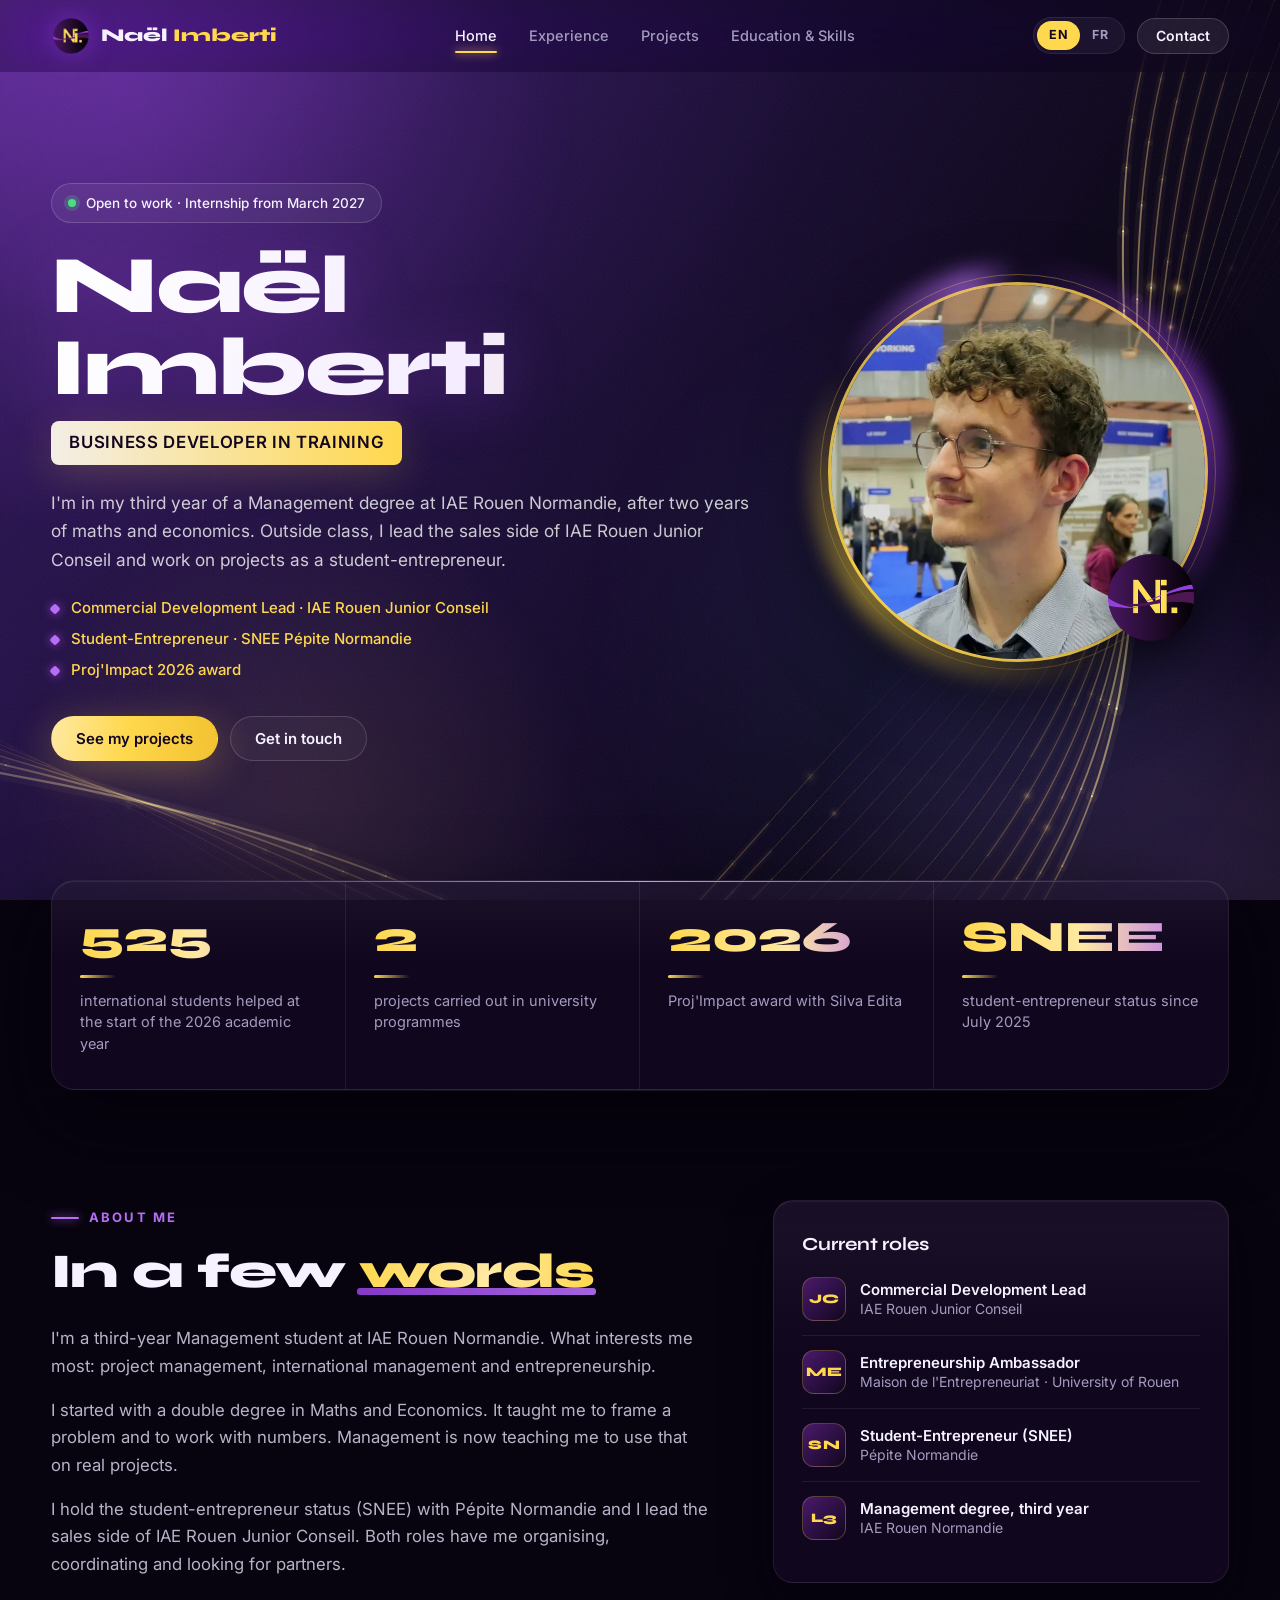
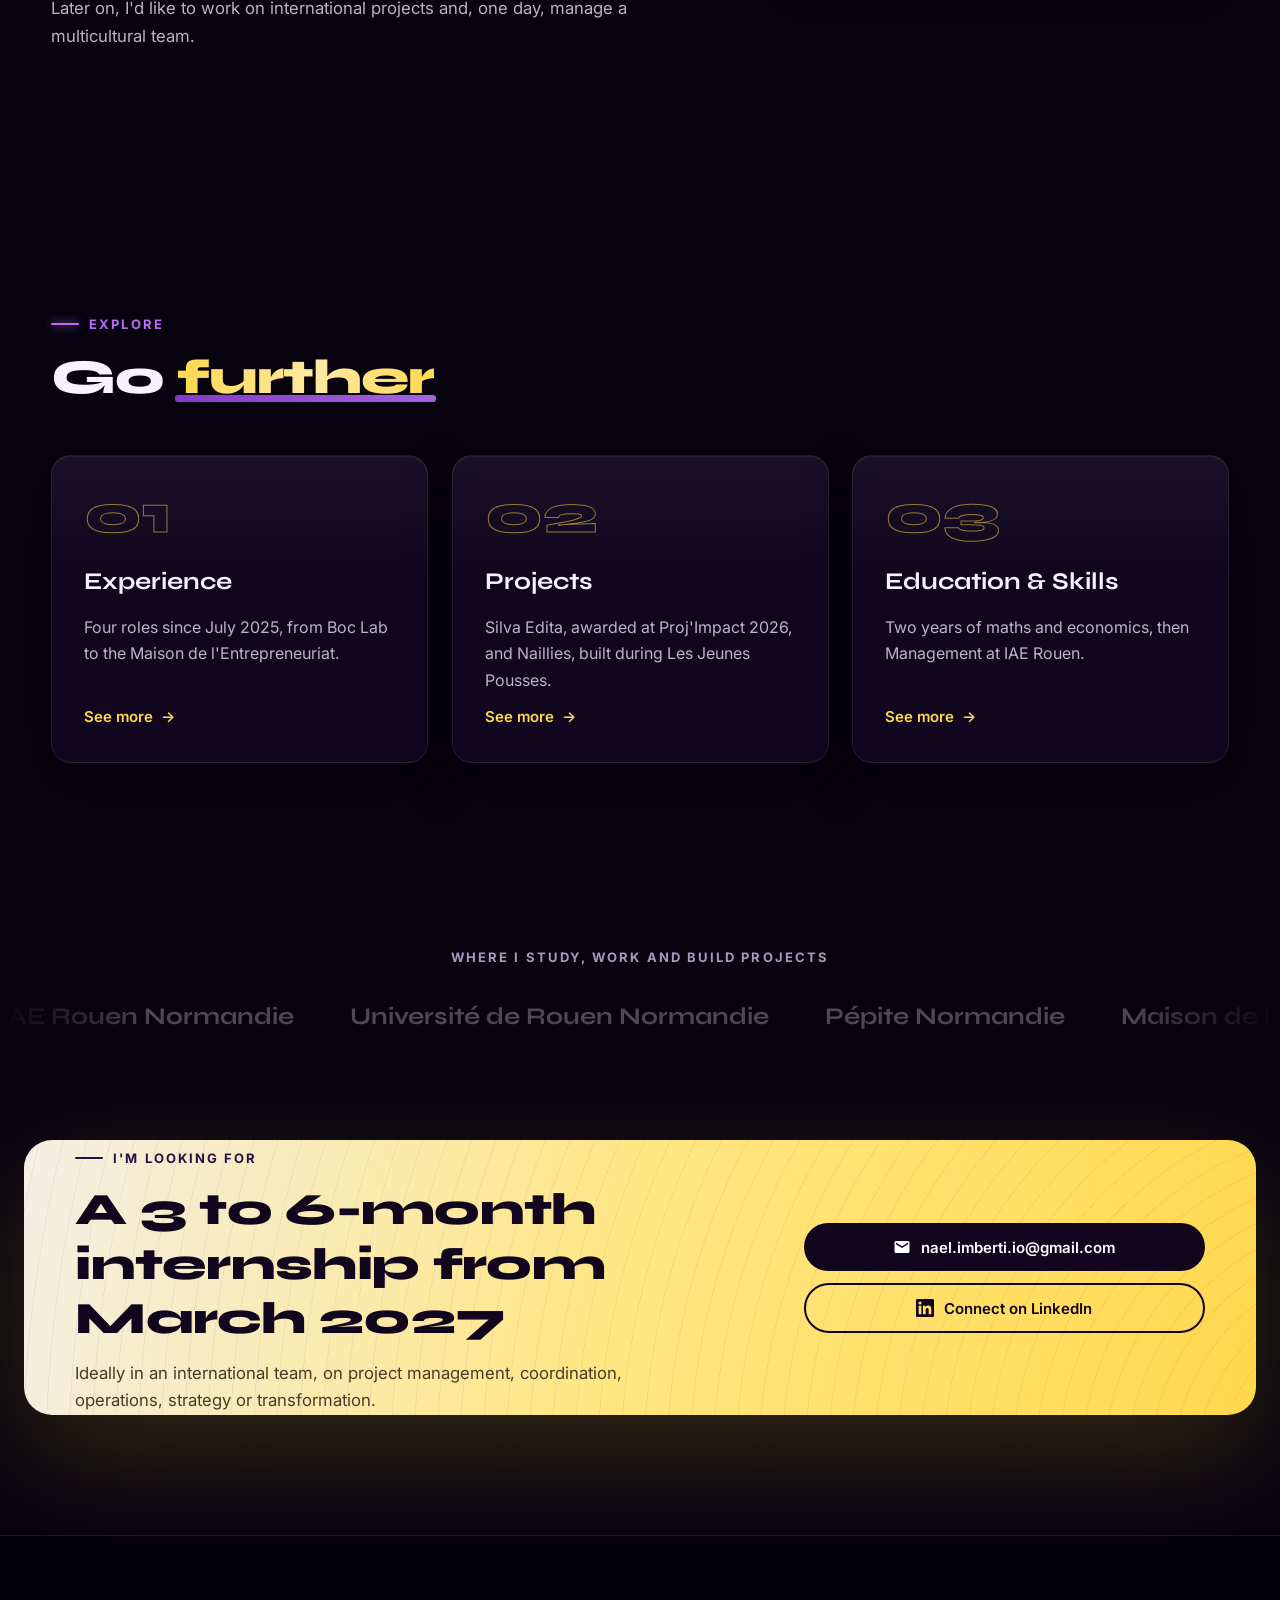
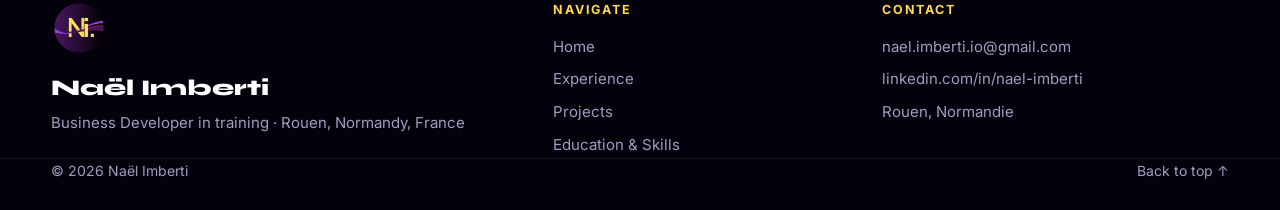
==== commit 6058d09f: "Rewrite site copy in a plainer, first-person voice (EN and FR) Replace stiff, CV-style phrasing ('Ti" ====
--- a/index.html
+++ b/index.html
@@ -87,11 +87,11 @@
       <p class="pill pill--live"><span class="dot"></span><span data-i18n="hero.status">Open to work · Internship from March 2027</span></p>
       <h1 class="hero__name">Naël Imberti</h1>
       <p class="hero__role" data-i18n="hero.role">Business Developer in training</p>
-      <p class="hero__lead" data-i18n="hero.lead">Third-year Management student at IAE Rouen Normandie, combining a Mathematics &amp; Economics background with hands-on experience in project development, coordination and entrepreneurship.</p>
+      <p class="hero__lead" data-i18n="hero.lead">I'm in my third year of a Management degree at IAE Rouen Normandie, after two years of maths and economics. Outside class, I lead the sales side of IAE Rouen Junior Conseil and work on projects as a student-entrepreneur.</p>
       <ul class="hero__tags">
         <li data-i18n="hero.tag1">Commercial Development Lead · IAE Rouen Junior Conseil</li>
         <li data-i18n="hero.tag2">Student-Entrepreneur · SNEE Pépite Normandie</li>
-        <li data-i18n="hero.tag3">Proj'Impact 2026 laureate</li>
+        <li data-i18n="hero.tag3">Proj'Impact 2026 award</li>
       </ul>
       <div class="hero__ctas">
         <a href="projects.html" class="btn btn--gold" data-i18n="hero.cta1">See my projects</a>
@@ -113,19 +113,19 @@
     <div class="figures__card reveal">
       <div class="figure">
         <span class="figure__num" data-count="527">527</span>
-        <span class="figure__label" data-i18n="fig.1">international students supported at the University of Rouen</span>
+        <span class="figure__label" data-i18n="fig.1">international students helped at the start of the 2026 academic year</span>
       </div>
       <div class="figure">
         <span class="figure__num" data-count="2">2</span>
-        <span class="figure__label" data-i18n="fig.2">entrepreneurial projects carried through university programmes</span>
+        <span class="figure__label" data-i18n="fig.2">projects carried out in university programmes</span>
       </div>
       <div class="figure">
         <span class="figure__num">2026</span>
-        <span class="figure__label" data-i18n="fig.3">Proj'Impact laureate with Silva Edita</span>
+        <span class="figure__label" data-i18n="fig.3">Proj'Impact award with Silva Edita</span>
       </div>
       <div class="figure">
         <span class="figure__num">SNEE</span>
-        <span class="figure__label" data-i18n="fig.4">National Student-Entrepreneur Status since July 2025</span>
+        <span class="figure__label" data-i18n="fig.4">student-entrepreneur status since July 2025</span>
       </div>
     </div>
   </div>
@@ -136,11 +136,11 @@
   <div class="container about">
     <div class="about__text reveal">
       <p class="eyebrow" data-i18n="about.eyebrow">About me</p>
-      <h2 class="title" data-i18n="about.title">Analytical background, <span class="hl">entrepreneurial</span> drive</h2>
-      <p data-i18n="about.p1">Management student in my third year of a Bachelor's degree at IAE Rouen Normandie, I am building my career around project management, international management and entrepreneurship.</p>
-      <p data-i18n="about.p2">With a background in a Double Degree in Mathematics &amp; Economics, I developed strong analytical and structured problem-solving skills, which I am now complementing with management studies and hands-on experience in project development and coordination.</p>
-      <p data-i18n="about.p3">As a holder of the National Student-Entrepreneur Status (SNEE) with Pépite Normandie and Commercial Development Lead at IAE Rouen Junior Conseil, I am developing skills in project management, coordination, strategy, partnerships and organisation.</p>
-      <p data-i18n="about.p4">In the long term, I aim to work in international project management and eventually lead multicultural teams.</p>
+      <h2 class="title" data-i18n="about.title">In a few <span class="hl">words</span></h2>
+      <p data-i18n="about.p1">I'm a third-year Management student at IAE Rouen Normandie. What interests me most: project management, international management and entrepreneurship.</p>
+      <p data-i18n="about.p2">I started with a double degree in Maths and Economics. It taught me to frame a problem and to work with numbers. Management is now teaching me to use that on real projects.</p>
+      <p data-i18n="about.p3">I hold the student-entrepreneur status (SNEE) with Pépite Normandie and I lead the sales side of IAE Rouen Junior Conseil. Both roles have me organising, coordinating and looking for partners.</p>
+      <p data-i18n="about.p4">Later on, I'd like to work on international projects and, one day, manage a multicultural team.</p>
     </div>
     <aside class="roles reveal">
       <h3 class="roles__title" data-i18n="about.rolesTitle">Current roles</h3>
@@ -159,7 +159,7 @@
         </li>
         <li>
           <span class="roles__ico">L3</span>
-          <div><strong data-i18n="role.l3">Bachelor's in Management, year 3</strong><span>IAE Rouen Normandie</span></div>
+          <div><strong data-i18n="role.l3">Management degree, third year</strong><span>IAE Rouen Normandie</span></div>
         </li>
       </ul>
     </aside>
@@ -171,26 +171,26 @@
   <div class="container">
     <div class="section__head reveal">
       <p class="eyebrow" data-i18n="explore.eyebrow">Explore</p>
-      <h2 class="title" data-i18n="explore.title">My path in <span class="hl">three</span> chapters</h2>
+      <h2 class="title" data-i18n="explore.title">Go <span class="hl">further</span></h2>
     </div>
     <div class="explore" data-stagger>
       <a class="explore__card" href="experience.html">
         <span class="explore__num">01</span>
         <h3 data-i18n="nav.experience">Experience</h3>
-        <p data-i18n="ex1.text">Four roles across entrepreneurship support, a founder's projects and student services.</p>
-        <span class="explore__cta"><span data-i18n="explore.cta">Discover</span> <span aria-hidden="true">→</span></span>
+        <p data-i18n="ex1.text">Four roles since July 2025, from Boc Lab to the Maison de l'Entrepreneuriat.</p>
+        <span class="explore__cta"><span data-i18n="explore.cta">See more</span> <span aria-hidden="true">→</span></span>
       </a>
       <a class="explore__card" href="projects.html">
         <span class="explore__num">02</span>
         <h3 data-i18n="nav.projects">Projects</h3>
-        <p data-i18n="ex2.text">Silva Edita, Proj'Impact 2026 laureate, and Naillies, built within Les Jeunes Pousses 2026.</p>
-        <span class="explore__cta"><span data-i18n="explore.cta">Discover</span> <span aria-hidden="true">→</span></span>
+        <p data-i18n="ex2.text">Silva Edita, awarded at Proj'Impact 2026, and Naillies, built during Les Jeunes Pousses.</p>
+        <span class="explore__cta"><span data-i18n="explore.cta">See more</span> <span aria-hidden="true">→</span></span>
       </a>
       <a class="explore__card" href="education.html">
         <span class="explore__num">03</span>
         <h3 data-i18n="nav.eduskills">Education &amp; Skills</h3>
-        <p data-i18n="ex3.text">From a Double Degree in Mathematics &amp; Economics to Management at IAE Rouen Normandie.</p>
-        <span class="explore__cta"><span data-i18n="explore.cta">Discover</span> <span aria-hidden="true">→</span></span>
+        <p data-i18n="ex3.text">Two years of maths and economics, then Management at IAE Rouen.</p>
+        <span class="explore__cta"><span data-i18n="explore.cta">See more</span> <span aria-hidden="true">→</span></span>
       </a>
     </div>
   </div>
@@ -199,7 +199,7 @@
 <!-- ───────── ECOSYSTEM ───────── -->
 <section class="eco" aria-labelledby="eco-title">
   <div class="container">
-    <p class="eco__title" id="eco-title" data-i18n="eco.title">The ecosystem I work with</p>
+    <p class="eco__title" id="eco-title" data-i18n="eco.title">Where I study, work and build projects</p>
   </div>
   <div class="marquee">
     <div class="marquee__track">
@@ -213,9 +213,9 @@
 <section class="cta" id="contact">
   <div class="container cta__inner reveal">
     <div>
-      <p class="eyebrow eyebrow--dark" data-i18n="cta.eyebrow">Open to opportunities</p>
-      <h2 class="cta__title" data-i18n="cta.title">Looking for a 3 to 6-month internship starting March 2027</h2>
-      <p class="cta__text" data-i18n="cta.text">Ideally in an international and multicultural environment, with a focus on project management, coordination, operations, strategy or transformation.</p>
+      <p class="eyebrow eyebrow--dark" data-i18n="cta.eyebrow">I'm looking for</p>
+      <h2 class="cta__title" data-i18n="cta.title">A 3 to 6-month internship from March 2027</h2>
+      <p class="cta__text" data-i18n="cta.text">Ideally in an international team, on project management, coordination, operations, strategy or transformation.</p>
     </div>
     <div class="cta__actions">
       <a class="btn btn--dark" href="mailto:nael.imberti.io@gmail.com">
--- a/assets/css/style.css
+++ b/assets/css/style.css
@@ -139,7 +139,7 @@
   transform-origin: 0 50%; transform: scaleX(var(--p, 0));
 }
 
-.brand { display: flex; align-items: center; gap: 10px; text-decoration: none; color: var(--ink); font-family: var(--display); font-size: 18px; font-weight: 600; flex-shrink: 0; }
+.brand { display: flex; align-items: center; gap: 10px; text-decoration: none; color: var(--ink); font-family: var(--display); font-size: 18px; font-weight: 800; flex-shrink: 0; }
 .brand strong { font-weight: 800; color: var(--gold); }
 .brand img { width: 40px; height: 40px; filter: drop-shadow(0 0 12px rgba(148, 64, 221, .5)); }
 
@@ -623,7 +623,7 @@
   transform: scaleX(0); transform-origin: left; transition: transform .6s var(--ease-out);
 }
 .js [data-stagger].is-visible > .explore__card { transition: opacity .8s var(--ease-out), transform .45s var(--ease-out), border-color .35s; }
-.explore__card:hover { transform: translateY(-6px) !important; border-color: rgba(183, 110, 245, .35); }
+.explore__card:hover { border-color: rgba(183, 110, 245, .35); }
 .explore__card:hover::before { transform: scaleX(1); }
 .explore__num { font-family: var(--display); font-weight: 800; font-size: 3.4rem; line-height: 1; color: transparent; -webkit-text-stroke: 1px rgba(255, 216, 77, .55); transition: color .4s; }
 .explore__card:hover .explore__num { color: rgba(255, 216, 77, .15); }
@@ -637,7 +637,7 @@
 .projects { display: grid; gap: 28px; }
 .project { display: grid; grid-template-columns: 1.1fr 1fr; border-radius: 24px; overflow: hidden; text-decoration: none; color: var(--text); }
 .js [data-stagger].is-visible > .project { transition: opacity .8s var(--ease-out), transform .45s var(--ease-out), border-color .35s; }
-.project:hover { border-color: rgba(183, 110, 245, .35); transform: translateY(-4px) !important; }
+.project:hover { border-color: rgba(183, 110, 245, .35); }
 .project:nth-child(even) .project__media { order: 2; }
 .project__media { position: relative; min-height: 380px; overflow: hidden; background: var(--purple-800); }
 .project__media img { position: absolute; inset: 0; width: 100%; height: 100%; object-fit: cover; transition: transform 1s var(--ease-out); }
@@ -731,3 +731,201 @@
 }
 @media (max-width: 350px) { .page-hero__title { font-size: 1.8rem; } }
 @media (max-width: 600px) { .case__hero figcaption { left: 10px; bottom: 10px; right: 10px; width: fit-content; padding: 6px 12px; font-size: 12.5px; } }
+
+/* ==========================================================================
+   Fluid, horizontal layout: the wider the window, the more blocks sit side
+   by side (instead of a fixed 1180px column that only grows vertically).
+   ========================================================================== */
+.container { max-width: 1680px; padding: 0 clamp(16px, 4vw, 64px); }
+.hero__lead { max-width: 64ch; }
+.about__text p:not(.eyebrow) { max-width: 75ch; }
+@media (min-width: 1500px) { .portrait { width: min(460px, 100%); } }
+
+/* Page heroes: title and lead (or visual) side by side */
+.page-hero__grid { display: grid; gap: 40px; grid-template-columns: minmax(0, 1fr); }
+.js .page-hero .container > * { animation: none; }
+.js .page-hero__text > * { animation: rise 1s var(--ease-out) both; }
+.js .page-hero__text > :nth-child(1) { animation-delay: .55s; }
+.js .page-hero__text > :nth-child(2) { animation-delay: .63s; }
+.js .page-hero__text > :nth-child(3) { animation-delay: .71s; }
+.js .page-hero__text > :nth-child(4) { animation-delay: .79s; }
+.js .page-hero__media { animation: rise 1.1s var(--ease-out) .7s both; }
+.page-hero__lead { max-width: 60ch; }
+.page-hero__media { position: relative; margin: 0; border-radius: 24px; overflow: hidden; aspect-ratio: 4 / 3; background: var(--purple-800); border: 1px solid var(--line); box-shadow: var(--shadow-lg); }
+.page-hero__media img { width: 100%; height: 100%; object-fit: cover; }
+.page-hero__media figcaption {
+  position: absolute; left: 14px; bottom: 14px; right: 14px; width: fit-content; padding: 7px 14px; border-radius: 999px;
+  background: rgba(12, 5, 24, .72); color: #fff; font-size: 13.5px; font-weight: 600; border: 1px solid var(--line-strong);
+}
+.page-hero--media { padding-bottom: 56px; }
+.page-hero--media .page-hero__title { max-width: none; }
+@media (min-width: 1100px) {
+  .page-hero__grid { grid-template-columns: minmax(0, 1.1fr) minmax(0, 1fr); column-gap: clamp(40px, 5vw, 110px); align-items: end; }
+  .page-hero:not(.page-hero--media) .page-hero__text { display: contents; }
+  .page-hero:not(.page-hero--media) .eyebrow { grid-column: 1 / -1; }
+  .page-hero:not(.page-hero--media) .page-hero__title { grid-column: 1; margin-bottom: 0; max-width: none; }
+  .page-hero:not(.page-hero--media) .page-hero__lead { grid-column: 2; align-self: end; padding-bottom: .6em; }
+  .page-hero--media .page-hero__grid { align-items: center; }
+}
+
+/* Key facts as a horizontal strip */
+.facts--row { grid-template-columns: repeat(auto-fit, minmax(min(100%, 210px), 1fr)); gap: 0; padding: 0; margin-bottom: 56px; overflow: hidden; }
+.facts--row > div { padding: 22px 24px; border-right: 1px solid var(--line); }
+.facts--row div + div { border-top: 0; padding-top: 22px; }
+
+/* Case studies: text and visuals side by side */
+.case--silva, .case--jp { grid-template-columns: minmax(0, 1fr); gap: 32px; align-items: start; }
+.case__text { display: flex; flex-direction: column; gap: 40px; }
+.case__fig { position: relative; margin: 0; border-radius: var(--radius); overflow: hidden; aspect-ratio: 3 / 2; border: 1px solid var(--line); box-shadow: var(--shadow); background: var(--purple-800); }
+.case__fig img { width: 100%; height: 100%; object-fit: cover; }
+.case__fig figcaption { position: absolute; left: 0; right: 0; bottom: 0; padding: 48px 18px 14px; background: linear-gradient(to top, rgba(12, 5, 24, .9), transparent); color: #fff; font-weight: 600; font-size: 14.5px; }
+.case--jp .docs__item { margin: 0; }
+@media (min-width: 760px) {
+  .case--silva, .case--jp { grid-template-columns: repeat(2, minmax(0, 1fr)); }
+  .case__text { grid-column: 1 / -1; }
+}
+@media (min-width: 1100px) {
+  .case--silva { grid-template-columns: minmax(0, 1.15fr) minmax(0, 1fr) minmax(0, 1fr); }
+  .case--jp { grid-template-columns: minmax(0, 1.25fr) minmax(0, 1fr) minmax(0, 1fr); }
+  .case--silva .case__text, .case--jp .case__text { grid-column: auto; }
+  .case--silva .case__fig { aspect-ratio: 4 / 5; }
+}
+
+/* Programme: horizontal timeline on wide screens */
+.programme { margin-top: 72px; }
+@media (min-width: 1100px) {
+  .steps { display: grid; grid-template-columns: minmax(0, 1fr) minmax(0, 2.6fr) minmax(0, 1fr); gap: 32px; padding-left: 0; padding-top: 44px; }
+  .steps::before { left: 0; right: 0; top: 7px; bottom: auto; width: auto; height: 2px; background: linear-gradient(90deg, var(--violet), var(--gold)); }
+  .steps__item::before { left: 0; top: -44px; }
+}
+
+/* Experience: four columns on large screens */
+@media (min-width: 1500px) { .cards--2 { grid-template-columns: repeat(4, minmax(0, 1fr)); } }
+
+/* Projects side by side */
+@media (min-width: 1400px) {
+  .projects { grid-template-columns: repeat(2, minmax(0, 1fr)); }
+  .project { grid-template-columns: 1fr; grid-template-rows: auto 1fr; }
+  .project:nth-child(even) .project__media { order: 0; }
+  .project__media { min-height: 0; aspect-ratio: 16 / 10; }
+  .project__body { justify-content: flex-start; padding: 36px 40px 40px; }
+}
+
+/* Education: horizontal, chronological timeline */
+@media (min-width: 1100px) {
+  .timeline { display: grid; grid-template-columns: repeat(2, minmax(0, 1fr)); gap: 28px; padding-top: 48px; }
+  .timeline::before { left: 0; right: 0; top: 7px; bottom: auto; width: auto; height: 2px; background: linear-gradient(90deg, var(--violet), var(--gold)); }
+  .timeline__item { display: block; }
+  .timeline__item:first-child { order: 2; }
+  .timeline__item::before { left: 0; top: -48px; }
+  .timeline__date { position: absolute; top: -50px; left: 26px; padding-top: 0; }
+}
+
+/* Skills: four columns */
+@media (min-width: 1280px) { .skills { grid-template-columns: repeat(4, minmax(0, 1fr)); } }
+
+/* CTA keeps a readable width inside the wider grid */
+.cta__inner { max-width: calc(1680px - 128px); }
+.title, .page-hero__title, .cta__title, .next__title, .project__title { text-wrap: balance; }
+@media (min-width: 1100px) {
+  .page-hero:not(.page-hero--media) .page-hero__grid { grid-template-columns: minmax(0, 1.45fr) minmax(0, 1fr); }
+  .timeline { padding-top: 64px; }
+  .timeline__item::before { top: -64px; }
+  .timeline__date { top: -38px; left: 0; }
+  .cta__inner { grid-template-columns: minmax(0, 1.7fr) minmax(0, 1fr); }
+}
+@media (max-width: 350px) { .page-hero__title { font-size: 1.6rem; } }
+
+/* ==========================================================================
+   Interactive chronology + 3D card deck (Experience) and 3D tilt
+   ========================================================================== */
+
+/* ───────── Timeline ───────── */
+.chrono { position: relative; margin-bottom: 72px; padding: 28px 28px 22px; border-radius: 24px; border: 1px solid var(--line); background: linear-gradient(180deg, var(--glass-hi), transparent 40%), var(--glass); box-shadow: var(--shadow); }
+.chrono__top { display: flex; flex-wrap: wrap; justify-content: space-between; align-items: center; gap: 12px 24px; margin-bottom: 18px; }
+.chrono__hint { color: var(--muted); font-size: 14.5px; }
+.chrono__legend { display: flex; flex-wrap: wrap; gap: 16px; font-size: 13px; color: var(--muted); }
+.chrono__legend li { display: inline-flex; align-items: center; gap: 8px; }
+.chrono__legend li::before { content: ''; width: 18px; height: 8px; border-radius: 4px; background: var(--c); }
+.is-exp { --c: linear-gradient(90deg, var(--gold-deep), var(--gold)); }
+.is-proj { --c: linear-gradient(90deg, var(--violet), var(--violet-soft)); }
+.is-edu { --c: linear-gradient(90deg, #5866d8, #8a9bff); }
+.chrono__scroll { overflow-x: auto; overscroll-behavior-x: contain; scrollbar-width: thin; scrollbar-color: var(--purple-600) transparent; padding-bottom: 6px; }
+.chrono__grid { --label: 128px; position: relative; min-width: 760px; padding-top: 30px; }
+.chrono__years { position: absolute; left: var(--label); right: 0; top: 0; bottom: 0; pointer-events: none; }
+.chrono__tick { position: absolute; top: 0; bottom: 0; left: var(--x); border-left: 1px dashed rgba(255, 255, 255, .1); }
+.chrono__tick span { position: absolute; top: 0; left: 8px; font-family: var(--display); font-weight: 700; font-size: 13px; color: var(--muted); }
+.chrono__lane { display: grid; grid-template-columns: var(--label) minmax(0, 1fr); align-items: center; padding: 10px 0; border-top: 1px solid var(--line); }
+.chrono__label { font-size: 12px; font-weight: 700; letter-spacing: .12em; text-transform: uppercase; color: var(--muted); }
+.chrono__track { position: relative; height: calc(var(--rows) * 38px); }
+.chrono__bar {
+  position: absolute; left: var(--s, 0%); width: var(--w, 10%); top: calc((var(--r, 1) - 1) * 38px + 4px); height: 30px; min-width: 14px;
+  display: flex; align-items: center; padding: 0 10px; border: 0; border-radius: 8px; cursor: pointer;
+  background: var(--c); color: var(--purple-900); font: 600 12.5px/1 var(--sans); text-decoration: none; text-align: left;
+  opacity: .78; transition: opacity .3s, transform .35s var(--ease-out), box-shadow .35s;
+}
+.chrono__bar span { overflow: hidden; white-space: nowrap; text-overflow: ellipsis; }
+.chrono__bar.is-proj, .chrono__bar.is-edu { color: #fff; opacity: .5; }
+.chrono__bar.is-ongoing { border-radius: 8px 0 0 8px; }
+.chrono__bar.is-ongoing::before { content: ''; position: absolute; right: -1px; top: 0; bottom: 0; width: 3px; background: #4ade80; box-shadow: 0 0 10px #4ade80; border-radius: 2px; }
+.chrono__bar:hover, .chrono__bar:focus-visible { opacity: 1; transform: translateY(-2px); }
+.chrono__bar.is-active { opacity: 1; box-shadow: 0 0 0 2px var(--purple-900), 0 0 0 4px var(--gold), 0 10px 30px rgba(255, 216, 77, .35); }
+.chrono__today { position: absolute; top: 22px; bottom: 0; left: calc(var(--label) + (100% - var(--label)) * var(--t, .7)); width: 2px; background: #4ade80; box-shadow: 0 0 12px #4ade80; pointer-events: none; }
+.chrono__today span { position: absolute; top: -22px; left: 50%; transform: translateX(-50%); padding: 2px 8px; border-radius: 999px; background: #4ade80; color: #062b14; font-size: 11px; font-weight: 700; white-space: nowrap; }
+@media (max-width: 760px) { .chrono { padding: 20px 16px 16px; } .chrono__grid { --label: 92px; } }
+
+/* ───────── 3D deck ───────── */
+.deck { position: relative; }
+.deck__nav, .deck__hint { display: none; }
+.deck:not(.deck--3d) .deck__stage { display: grid; grid-template-columns: repeat(auto-fit, minmax(min(100%, 340px), 1fr)); gap: 24px; }
+.deck--3d .deck__nav { display: flex; justify-content: center; align-items: center; gap: 18px; margin-top: 28px; }
+.deck--3d .deck__hint { display: block; text-align: center; margin-top: 10px; font-size: 13px; color: var(--muted); }
+.deck--3d .deck__stage { position: relative; height: var(--deck-h, 640px); perspective: 1800px; transition: height .5s var(--ease-out); touch-action: pan-y; cursor: grab; outline: none; }
+.deck--3d .deck__stage:active { cursor: grabbing; }
+.deck--3d .deck__stage:focus-visible { outline: 2px solid var(--gold); outline-offset: 12px; border-radius: 24px; }
+.deck--3d .deck__stage > .card {
+  position: absolute; top: 0; left: 0; right: 0; margin: 0 auto; width: min(620px, 84%);
+  transform: translateX(calc(var(--d, 0) * 62%)) translateZ(calc(var(--ad, 0) * -260px)) rotateY(calc(var(--d, 0) * -34deg + var(--ry, 0deg))) rotateX(var(--rx, 0deg));
+  opacity: calc(1 - var(--ad, 0) * .32); filter: brightness(calc(1 - var(--ad, 0) * .3)) saturate(calc(1 - var(--ad, 0) * .3));
+  z-index: calc(10 - var(--ad, 0));
+  transition: transform .9s var(--ease-out), opacity .6s, filter .6s, border-color .4s, box-shadow .4s;
+  user-select: none;
+}
+.deck--3d .deck__stage > .card.is-far { opacity: 0; pointer-events: none; }
+.deck--3d .deck__stage > .card:not(.is-active) { cursor: pointer; }
+.deck--3d .deck__stage > .card:not(.is-active) * { pointer-events: none; }
+.deck--3d .deck__stage > .card.is-active { border-color: rgba(255, 216, 77, .45); box-shadow: var(--shadow-lg), 0 0 60px rgba(148, 64, 221, .35); transition: transform .9s var(--ease-out), opacity .6s, filter .6s, border-color .4s, box-shadow .4s; }
+.deck--3d .deck__stage > .card.is-active.is-tilting { transition: transform .12s linear, opacity .6s, filter .6s; }
+.deck__btn {
+  display: grid; place-items: center; width: 52px; height: 52px; border-radius: 50%;
+  border: 1px solid var(--line-strong); background: rgba(255, 255, 255, .04); color: var(--gold); font-size: 20px; cursor: pointer;
+  transition: background-color .3s, color .3s, transform .3s var(--ease-out);
+}
+.deck__btn:hover { background: var(--gold); color: var(--purple-900); }
+.deck__count { min-width: 80px; text-align: center; font-family: var(--display); font-weight: 700; color: var(--ink); letter-spacing: .1em; }
+.deck__count b { color: var(--gold); }
+@media (max-width: 760px) {
+  .deck--3d .deck__stage > .card { width: 88%; transform: translateX(calc(var(--d, 0) * 96%)) translateZ(calc(var(--ad, 0) * -200px)) rotateY(calc(var(--d, 0) * -24deg)); }
+}
+
+/* ───────── 3D tilt (fine pointer) ───────── */
+[data-tilt] { transform-style: preserve-3d; will-change: transform; }
+.hero__visual[data-tilt] .portrait__logo { transform: translateZ(60px); }
+
+@media (prefers-reduced-motion: reduce) {
+  .deck--3d .deck__stage > .card { transition: none !important; }
+}
+.hero__visual[data-tilt] .portrait { transform-style: preserve-3d; }
+/* full label above short (truncated) bars */
+.chrono__bar.is-truncated:hover::after, .chrono__bar.is-truncated:focus-visible::after, .chrono__bar.is-truncated.is-active::after {
+  content: attr(data-label); position: absolute; left: 50%; bottom: calc(100% + 8px); transform: translateX(-50%); z-index: 5;
+  padding: 5px 10px; border-radius: 8px; white-space: nowrap; pointer-events: none;
+  background: var(--purple-900); color: var(--gold); border: 1px solid rgba(255, 216, 77, .35); box-shadow: 0 10px 24px rgba(0, 0, 0, .45);
+  font: 600 12px/1.2 var(--sans);
+}
+.chrono__bar:hover, .chrono__bar:focus-visible, .chrono__bar.is-active { z-index: 4; }
+/* the cards of the deck are opaque so the ones behind never show through */
+.deck--3d .deck__stage > .card { background: linear-gradient(180deg, rgba(255, 255, 255, .05), transparent 40%), #1a0b2e; }
+@media (max-width: 760px) { .deck--3d .deck__stage > .card:not(.is-active) { opacity: calc(.45 - var(--ad, 0) * .1); } }
+@media (max-width: 480px) { .brand { font-size: 15.5px; gap: 8px; } .brand img { width: 34px; height: 34px; } .header__actions { gap: 6px; } }
+.chrono__bar.is-right::after { left: auto !important; right: 0; transform: none !important; }
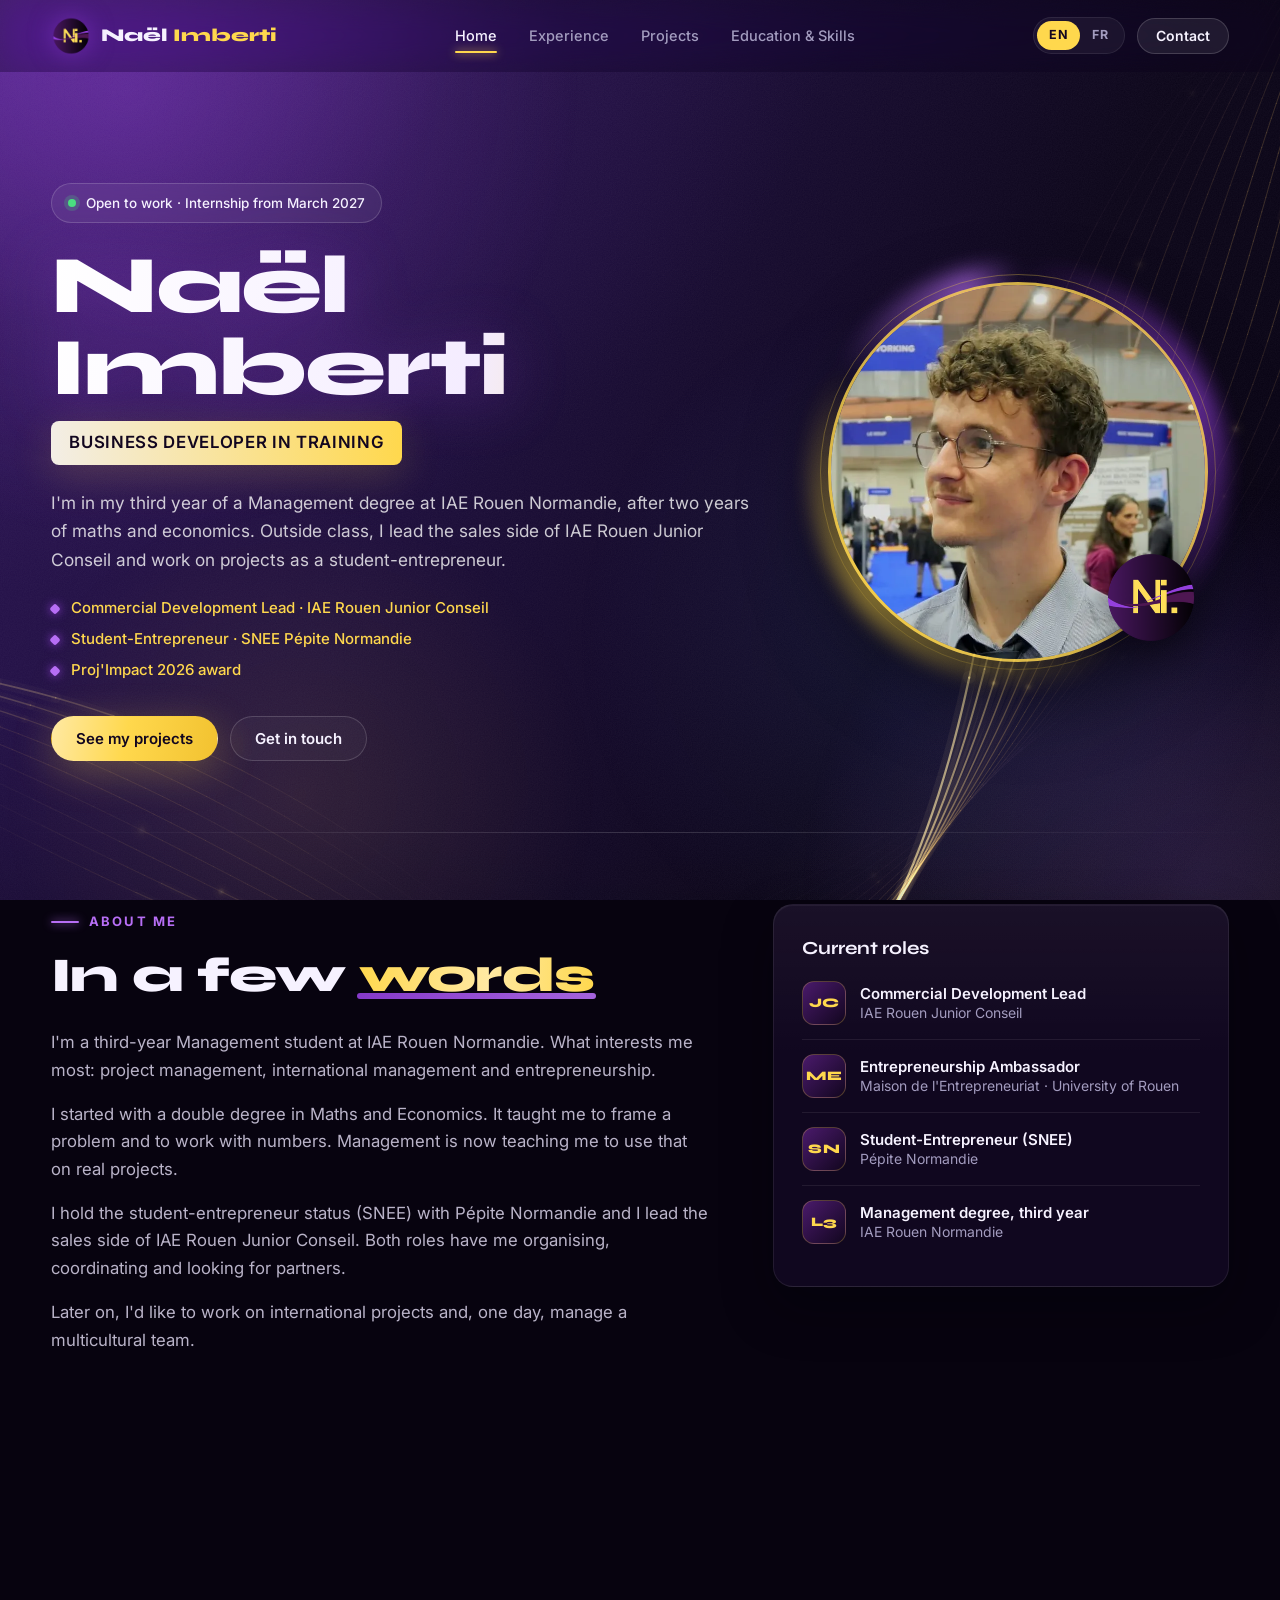
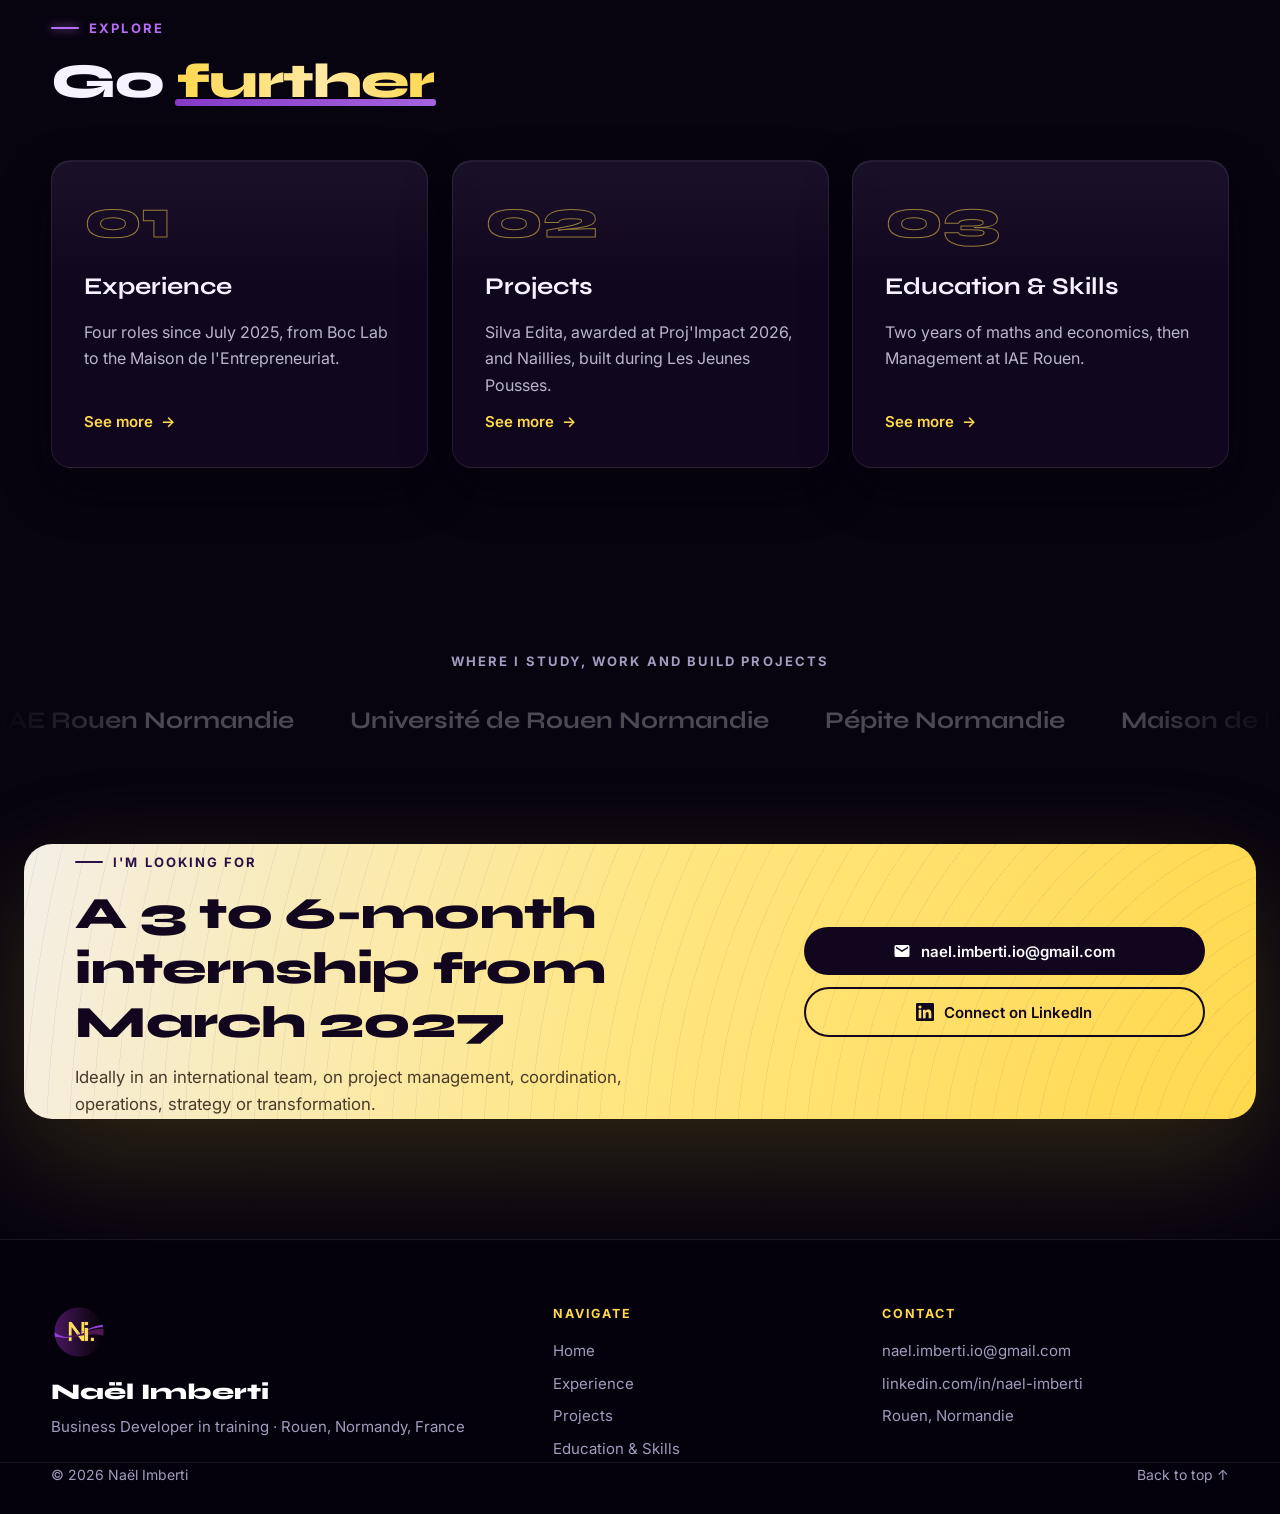
==== commit d1f69719: "Remove the key-figures band from the home page None of the available numbers said anything meaningfu" ====
--- a/index.html
+++ b/index.html
@@ -107,30 +107,6 @@
   </div>
 </section>
 
-<!-- ───────── KEY FIGURES ───────── -->
-<section class="figures" aria-label="Key figures">
-  <div class="container">
-    <div class="figures__card reveal">
-      <div class="figure">
-        <span class="figure__num" data-count="527">527</span>
-        <span class="figure__label" data-i18n="fig.1">international students helped at the start of the 2026 academic year</span>
-      </div>
-      <div class="figure">
-        <span class="figure__num" data-count="2">2</span>
-        <span class="figure__label" data-i18n="fig.2">projects carried out in university programmes</span>
-      </div>
-      <div class="figure">
-        <span class="figure__num">2026</span>
-        <span class="figure__label" data-i18n="fig.3">Proj'Impact award with Silva Edita</span>
-      </div>
-      <div class="figure">
-        <span class="figure__num">SNEE</span>
-        <span class="figure__label" data-i18n="fig.4">student-entrepreneur status since July 2025</span>
-      </div>
-    </div>
-  </div>
-</section>
-
 <!-- ───────── ABOUT ───────── -->
 <section class="section section--tint" id="about">
   <div class="container about">
--- a/assets/css/style.css
+++ b/assets/css/style.css
@@ -929,3 +929,7 @@
 @media (max-width: 760px) { .deck--3d .deck__stage > .card:not(.is-active) { opacity: calc(.45 - var(--ad, 0) * .1); } }
 @media (max-width: 480px) { .brand { font-size: 15.5px; gap: 8px; } .brand img { width: 34px; height: 34px; } .header__actions { gap: 6px; } }
 .chrono__bar.is-right::after { left: auto !important; right: 0; transform: none !important; }
+/* home: no key-figures band between the hero and "About" anymore */
+.hero { padding-bottom: 40px; }
+.hero + .section { padding-top: 72px; }
+@media (max-width: 700px) { .hero + .section { padding-top: 48px; } }
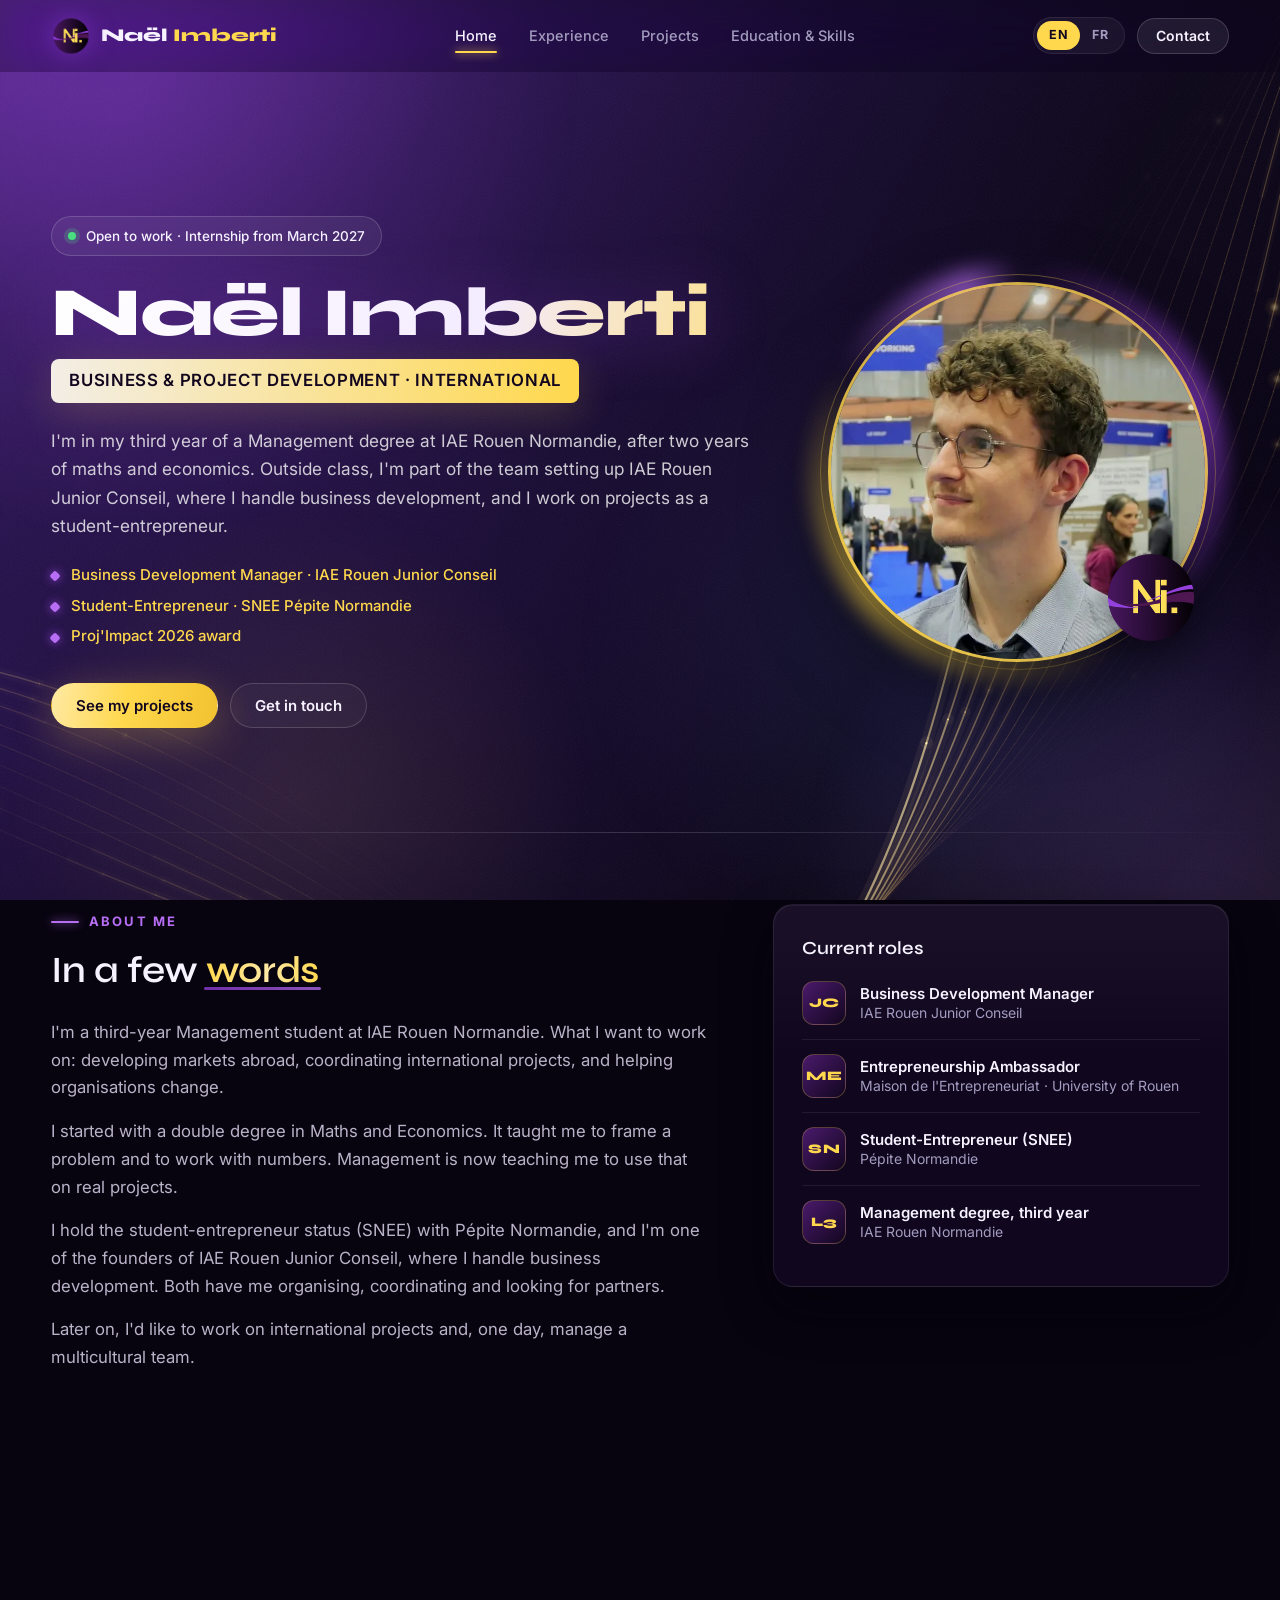
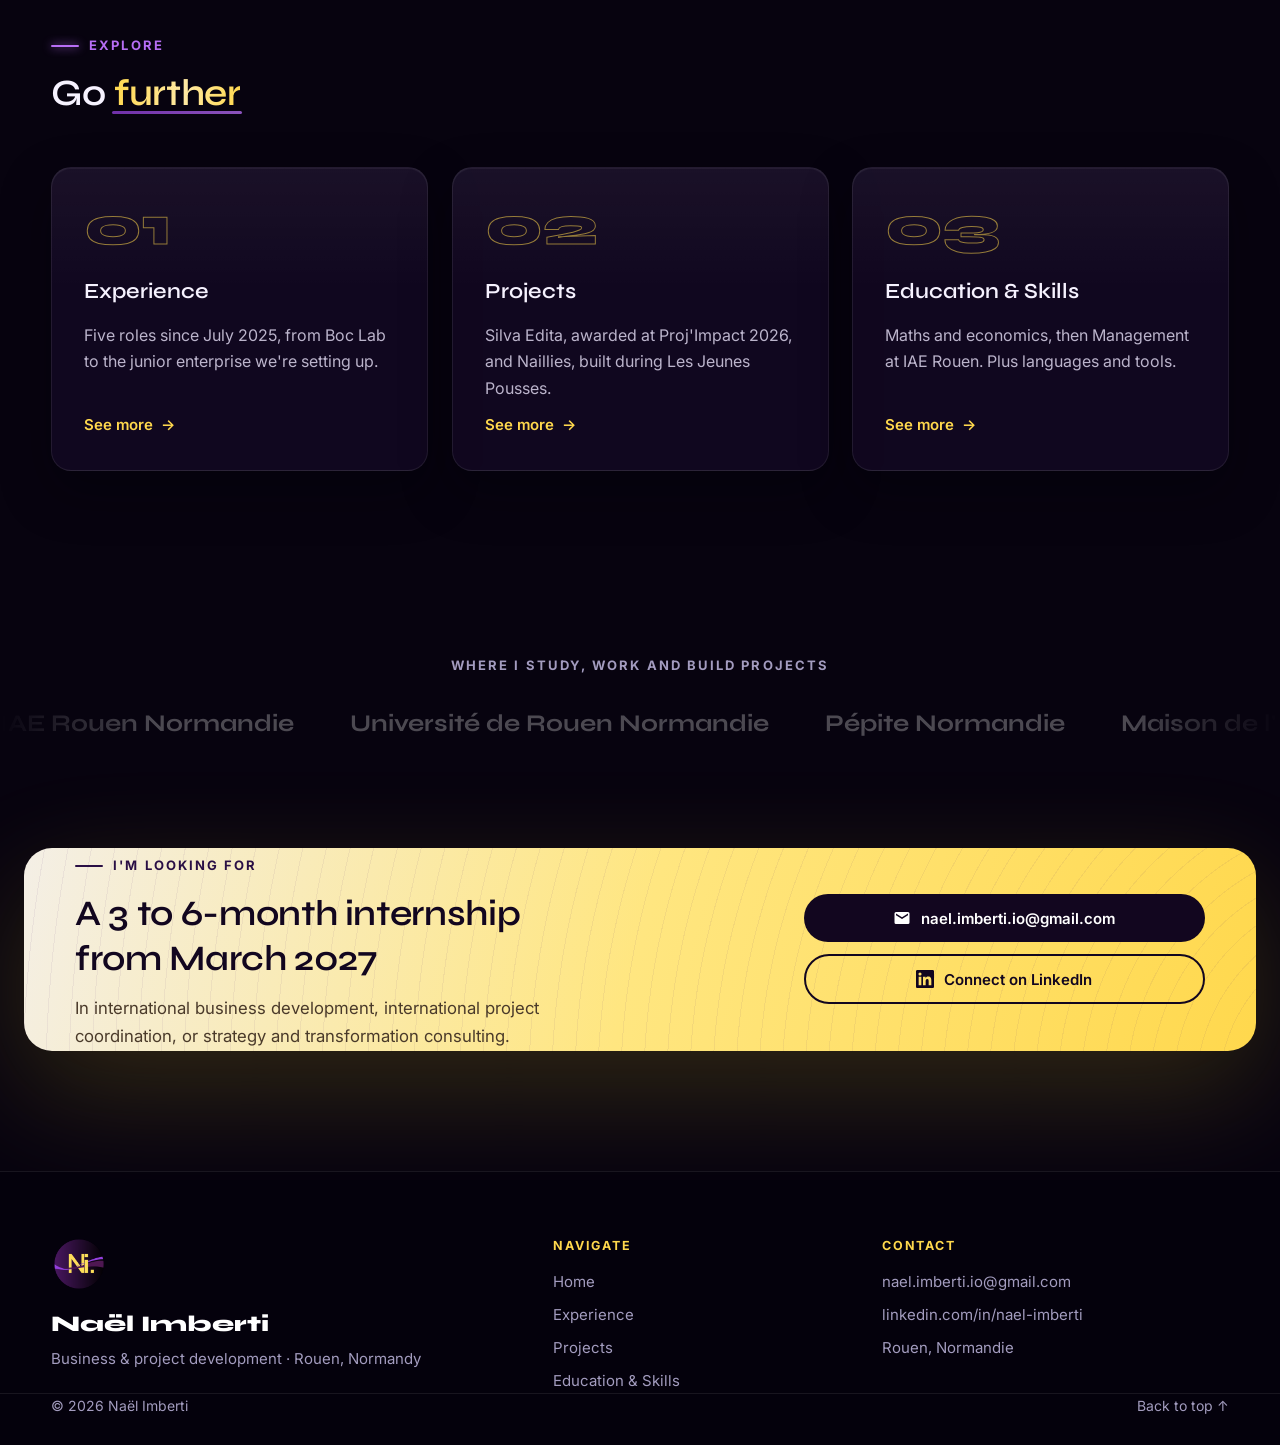
==== commit b6727026: "Positioning, Junior Conseil, languages, auto-French, link previews - Positioning on the three target" ====
--- a/index.html
+++ b/index.html
@@ -13,7 +13,9 @@
   <meta property="og:type" content="website">
   <meta property="og:title" content="Naël Imberti · Business Developer in training">
   <meta property="og:description" content="Naël Imberti, Business Development &amp; Management student at IAE Rouen Normandie, student-entrepreneur (SNEE · Pépite Normandie). Looking for a 3 to 6-month internship starting March 2027.">
-  <meta property="og:image" content="assets/img/og-image.jpg">
+  <meta property="og:image" content="https://naelimberti.github.io/porte-folio/assets/img/og-image.jpg">
+  <meta property="og:url" content="https://naelimberti.github.io/porte-folio/">
+  <link rel="canonical" href="https://naelimberti.github.io/porte-folio/">
   <meta name="twitter:card" content="summary_large_image">
   <link rel="preconnect" href="https://fonts.googleapis.com">
   <link rel="preconnect" href="https://fonts.gstatic.com" crossorigin>
@@ -86,10 +88,10 @@
     <div class="hero__text">
       <p class="pill pill--live"><span class="dot"></span><span data-i18n="hero.status">Open to work · Internship from March 2027</span></p>
       <h1 class="hero__name">Naël Imberti</h1>
-      <p class="hero__role" data-i18n="hero.role">Business Developer in training</p>
-      <p class="hero__lead" data-i18n="hero.lead">I'm in my third year of a Management degree at IAE Rouen Normandie, after two years of maths and economics. Outside class, I lead the sales side of IAE Rouen Junior Conseil and work on projects as a student-entrepreneur.</p>
+      <p class="hero__role" data-i18n="hero.role">Business &amp; project development · International</p>
+      <p class="hero__lead" data-i18n="hero.lead">I'm in my third year of a Management degree at IAE Rouen Normandie, after two years of maths and economics. Outside class, I'm part of the team setting up IAE Rouen Junior Conseil, where I handle business development, and I work on projects as a student-entrepreneur.</p>
       <ul class="hero__tags">
-        <li data-i18n="hero.tag1">Commercial Development Lead · IAE Rouen Junior Conseil</li>
+        <li data-i18n="hero.tag1">Business Development Manager · IAE Rouen Junior Conseil</li>
         <li data-i18n="hero.tag2">Student-Entrepreneur · SNEE Pépite Normandie</li>
         <li data-i18n="hero.tag3">Proj'Impact 2026 award</li>
       </ul>
@@ -113,9 +115,9 @@
     <div class="about__text reveal">
       <p class="eyebrow" data-i18n="about.eyebrow">About me</p>
       <h2 class="title" data-i18n="about.title">In a few <span class="hl">words</span></h2>
-      <p data-i18n="about.p1">I'm a third-year Management student at IAE Rouen Normandie. What interests me most: project management, international management and entrepreneurship.</p>
+      <p data-i18n="about.p1">I'm a third-year Management student at IAE Rouen Normandie. What I want to work on: developing markets abroad, coordinating international projects, and helping organisations change.</p>
       <p data-i18n="about.p2">I started with a double degree in Maths and Economics. It taught me to frame a problem and to work with numbers. Management is now teaching me to use that on real projects.</p>
-      <p data-i18n="about.p3">I hold the student-entrepreneur status (SNEE) with Pépite Normandie and I lead the sales side of IAE Rouen Junior Conseil. Both roles have me organising, coordinating and looking for partners.</p>
+      <p data-i18n="about.p3">I hold the student-entrepreneur status (SNEE) with Pépite Normandie, and I'm one of the founders of IAE Rouen Junior Conseil, where I handle business development. Both have me organising, coordinating and looking for partners.</p>
       <p data-i18n="about.p4">Later on, I'd like to work on international projects and, one day, manage a multicultural team.</p>
     </div>
     <aside class="roles reveal">
@@ -123,7 +125,7 @@
       <ul>
         <li>
           <span class="roles__ico">JC</span>
-          <div><strong data-i18n="role.jc">Commercial Development Lead</strong><span>IAE Rouen Junior Conseil</span></div>
+          <div><strong data-i18n="role.jc">Business Development Manager</strong><span>IAE Rouen Junior Conseil</span></div>
         </li>
         <li>
           <span class="roles__ico">ME</span>
@@ -153,7 +155,7 @@
       <a class="explore__card" href="experience.html">
         <span class="explore__num">01</span>
         <h3 data-i18n="nav.experience">Experience</h3>
-        <p data-i18n="ex1.text">Four roles since July 2025, from Boc Lab to the Maison de l'Entrepreneuriat.</p>
+        <p data-i18n="ex1.text">Five roles since July 2025, from Boc Lab to the junior enterprise we're setting up.</p>
         <span class="explore__cta"><span data-i18n="explore.cta">See more</span> <span aria-hidden="true">→</span></span>
       </a>
       <a class="explore__card" href="projects.html">
@@ -165,7 +167,7 @@
       <a class="explore__card" href="education.html">
         <span class="explore__num">03</span>
         <h3 data-i18n="nav.eduskills">Education &amp; Skills</h3>
-        <p data-i18n="ex3.text">Two years of maths and economics, then Management at IAE Rouen.</p>
+        <p data-i18n="ex3.text">Maths and economics, then Management at IAE Rouen. Plus languages and tools.</p>
         <span class="explore__cta"><span data-i18n="explore.cta">See more</span> <span aria-hidden="true">→</span></span>
       </a>
     </div>
@@ -191,7 +193,7 @@
     <div>
       <p class="eyebrow eyebrow--dark" data-i18n="cta.eyebrow">I'm looking for</p>
       <h2 class="cta__title" data-i18n="cta.title">A 3 to 6-month internship from March 2027</h2>
-      <p class="cta__text" data-i18n="cta.text">Ideally in an international team, on project management, coordination, operations, strategy or transformation.</p>
+      <p class="cta__text" data-i18n="cta.text">In international business development, international project coordination, or strategy and transformation consulting.</p>
     </div>
     <div class="cta__actions">
       <a class="btn btn--dark" href="mailto:nael.imberti.io@gmail.com">
@@ -214,7 +216,7 @@
     <div class="footer__brand">
       <img src="assets/img/logo-round.png" alt="" width="56" height="56" loading="lazy">
       <p class="footer__name">Naël Imberti</p>
-      <p class="footer__tag" data-i18n="footer.tag">Business Developer in training · Rouen, Normandy, France</p>
+      <p class="footer__tag" data-i18n="footer.tag">Business &amp; project development · Rouen, Normandy</p>
     </div>
     <div>
       <p class="footer__h" data-i18n="footer.nav">Navigate</p>
--- a/assets/css/style.css
+++ b/assets/css/style.css
@@ -933,3 +933,78 @@
 .hero { padding-bottom: 40px; }
 .hero + .section { padding-top: 72px; }
 @media (max-width: 700px) { .hero + .section { padding-top: 48px; } }
+
+/* ==========================================================================
+   Calmer headings: Syne 600 (800 is both heavier and much wider),
+   smaller sizes. The name in the hero keeps 800, like the logo/banner.
+   ========================================================================== */
+.title { font-weight: 600; font-size: clamp(1.75rem, 2.9vw, 2.6rem); line-height: 1.14; letter-spacing: -.01em; }
+.page-hero__title { font-weight: 600; font-size: clamp(2.1rem, 4.2vw, 3.5rem); line-height: 1.08; letter-spacing: -.015em; }
+.next__title { font-weight: 600; font-size: clamp(1.7rem, 3.8vw, 3.1rem); letter-spacing: -.01em; }
+.cta__title { font-weight: 600; font-size: clamp(1.6rem, 2.8vw, 2.3rem); line-height: 1.15; letter-spacing: -.01em; }
+.project__title { font-weight: 600; font-size: clamp(1.7rem, 2.8vw, 2.3rem); }
+.hero__name { font-size: clamp(2.5rem, 5.4vw, 4.5rem); }
+.card__head h3, .case__h, .explore__card h3, .roles__title, .skills__group h3, .steps__item h3 { font-weight: 600; letter-spacing: 0; }
+.explore__card h3 { font-size: 1.35rem; }
+.case__h { font-size: 1.35rem; }
+.hl::after { height: .08em; bottom: .02em; opacity: .75; }
+@media (max-width: 480px) {
+  .title { font-size: 1.6rem; }
+  .page-hero__title { font-size: 2rem; }
+  .next__title { font-size: 1.6rem; }
+}
+
+/* ==========================================================================
+   Experience detail pages
+   ========================================================================== */
+.card__more { display: inline-flex; align-items: center; gap: 8px; align-self: flex-start; margin-top: 6px; color: var(--gold); font-weight: 600; font-size: 14.5px; text-decoration: none; }
+.card__more span:last-child { transition: transform .35s var(--ease-out); }
+.card__more:hover span:last-child { transform: translateX(6px); }
+
+/* key facts next to the title */
+.facts--hero { aspect-ratio: auto; margin: 0; padding: 30px 32px; background: linear-gradient(180deg, var(--glass-hi), transparent 40%), var(--glass); overflow: visible; }
+.facts--hero dd { font-size: 1.05rem; }
+@media (min-width: 1100px) { .page-hero--media .facts--hero { align-self: end; } }
+
+/* two columns: context / what I did */
+.xp { display: grid; grid-template-columns: minmax(0, 1fr); gap: 48px; }
+.xp__col { display: flex; flex-direction: column; gap: 48px; }
+@media (min-width: 960px) { .xp { grid-template-columns: minmax(0, 1fr) minmax(0, 1.1fr); gap: clamp(40px, 5vw, 96px); } }
+.xp .ticks li { font-size: 1.02rem; }
+
+/* related links */
+.related { margin-top: 72px; }
+.related__grid { display: grid; grid-template-columns: repeat(auto-fill, minmax(min(100%, 300px), 1fr)); gap: 20px; }
+.related__item {
+  position: relative; display: flex; flex-direction: column; gap: 4px; padding: 24px 56px 24px 24px; border-radius: var(--radius);
+  text-decoration: none; color: var(--text); border: 1px solid var(--line);
+  background: linear-gradient(180deg, var(--glass-hi), transparent 40%), var(--glass); transition: border-color .3s, transform .4s var(--ease-out);
+}
+.related__item:hover { border-color: rgba(255, 216, 77, .4); }
+.related__label { font-size: 12px; font-weight: 700; letter-spacing: .14em; text-transform: uppercase; color: var(--muted); }
+.related__title { font-family: var(--display); font-weight: 600; font-size: 1.3rem; color: var(--ink); }
+.related__sub { font-size: 14px; color: var(--gold); }
+.related__arrow { position: absolute; right: 22px; top: 50%; transform: translateY(-50%); color: var(--gold); font-size: 1.3rem; transition: transform .35s var(--ease-out); }
+.related__item:hover .related__arrow { transform: translate(5px, -50%); }
+
+/* ───────── Languages (CEFR level in 6 steps) ───────── */
+.langs { display: flex; flex-direction: column; gap: 14px; }
+.langs li { display: grid; grid-template-columns: 1fr auto; grid-template-areas: "name lvl" "bar bar" "note note"; gap: 6px 12px; align-items: baseline; }
+.langs__name { grid-area: name; color: #fff; font-weight: 600; }
+.langs__lvl { grid-area: lvl; font-family: var(--display); font-weight: 700; color: var(--gold); letter-spacing: .06em; }
+.langs__lvl--wide { font-family: var(--sans); font-weight: 600; font-size: 13px; letter-spacing: 0; }
+.langs__bar { grid-area: bar; display: grid; grid-template-columns: repeat(6, 1fr); gap: 4px; }
+.langs__bar i { height: 6px; border-radius: 3px; background: rgba(255, 255, 255, .1); }
+.langs__bar i.on { background: linear-gradient(90deg, var(--violet-soft), var(--gold)); }
+.langs__note { grid-area: note; font-size: 13px; color: var(--muted); }
+
+/* Skills: 6 groups -> 3 columns on large screens */
+@media (min-width: 1280px) { .skills { grid-template-columns: repeat(3, minmax(0, 1fr)); } }
+
+/* Education timeline: 3 items, chronological from left to right on wide screens */
+@media (min-width: 1100px) {
+  .timeline { grid-template-columns: repeat(3, minmax(0, 1fr)); }
+  .timeline__item:first-child { order: 3; }
+  .timeline__item:nth-child(2) { order: 2; }
+  .timeline__item:nth-child(3) { order: 1; }
+}
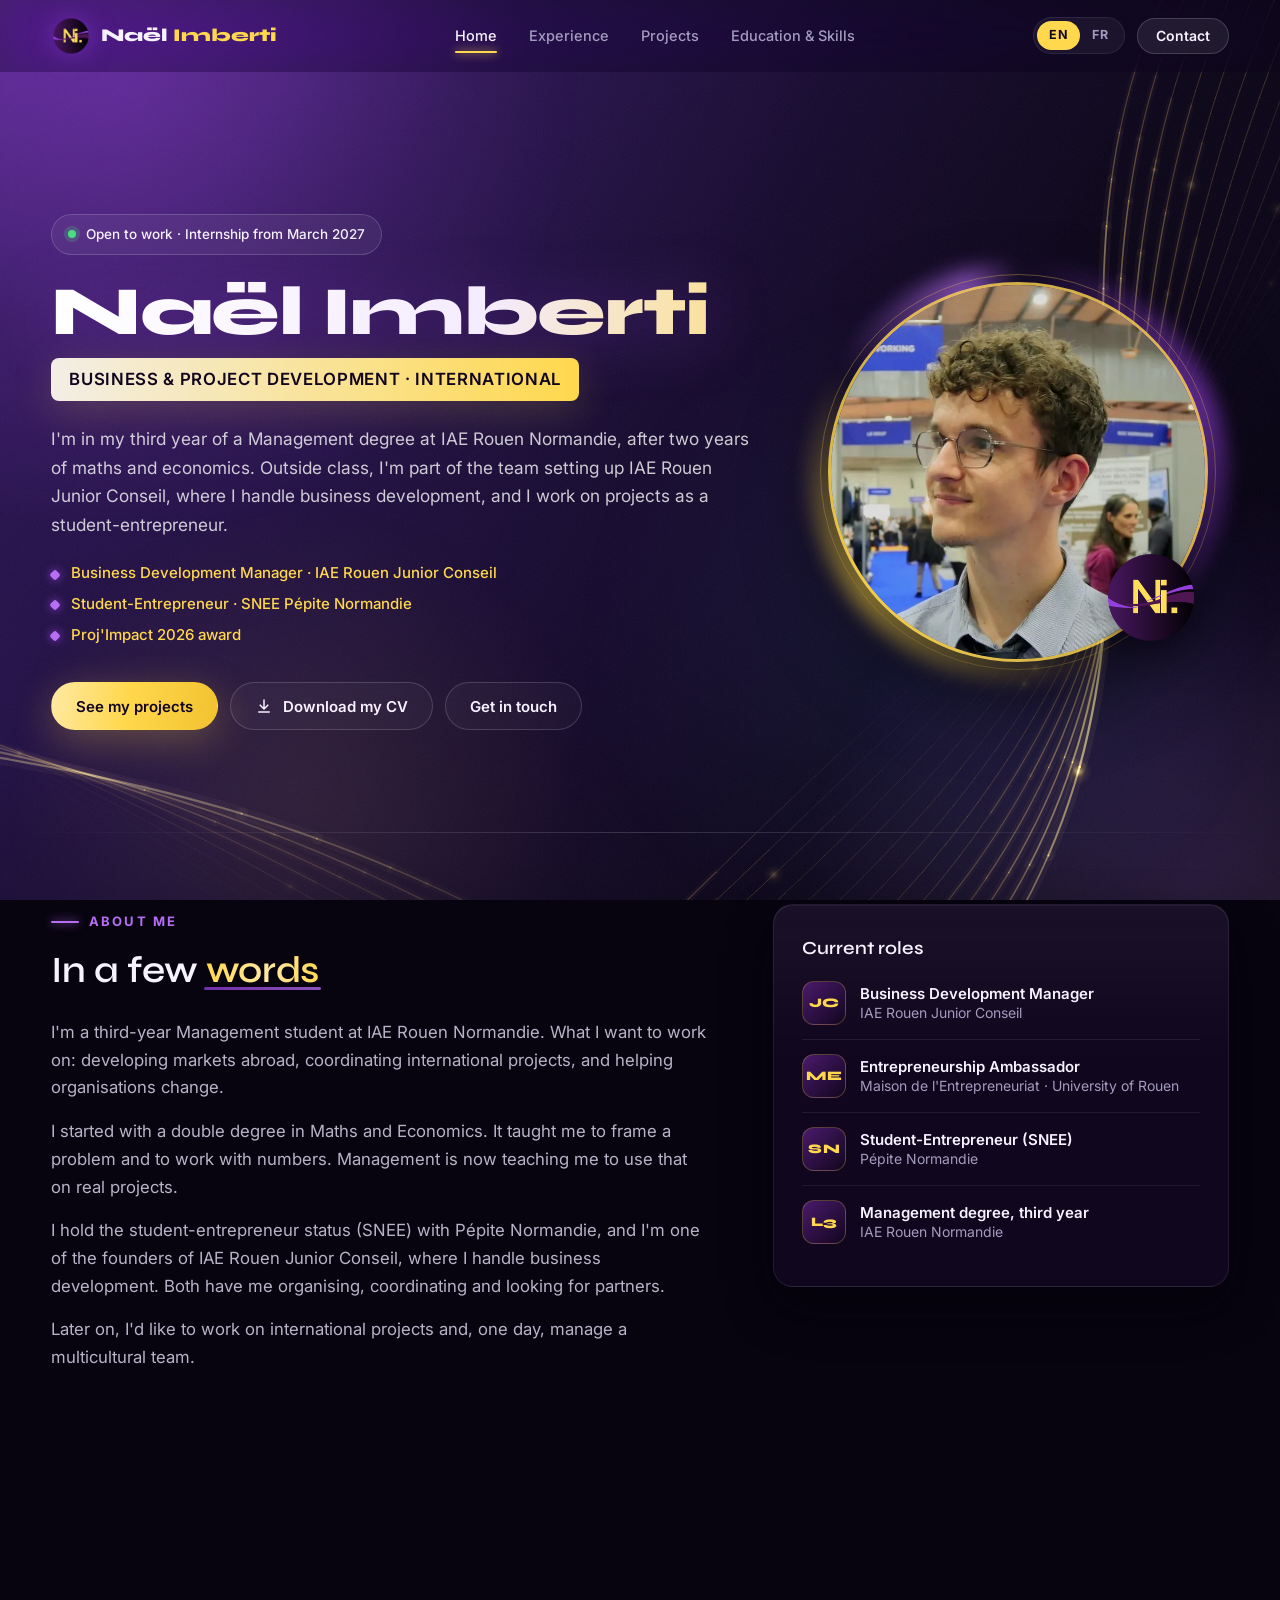
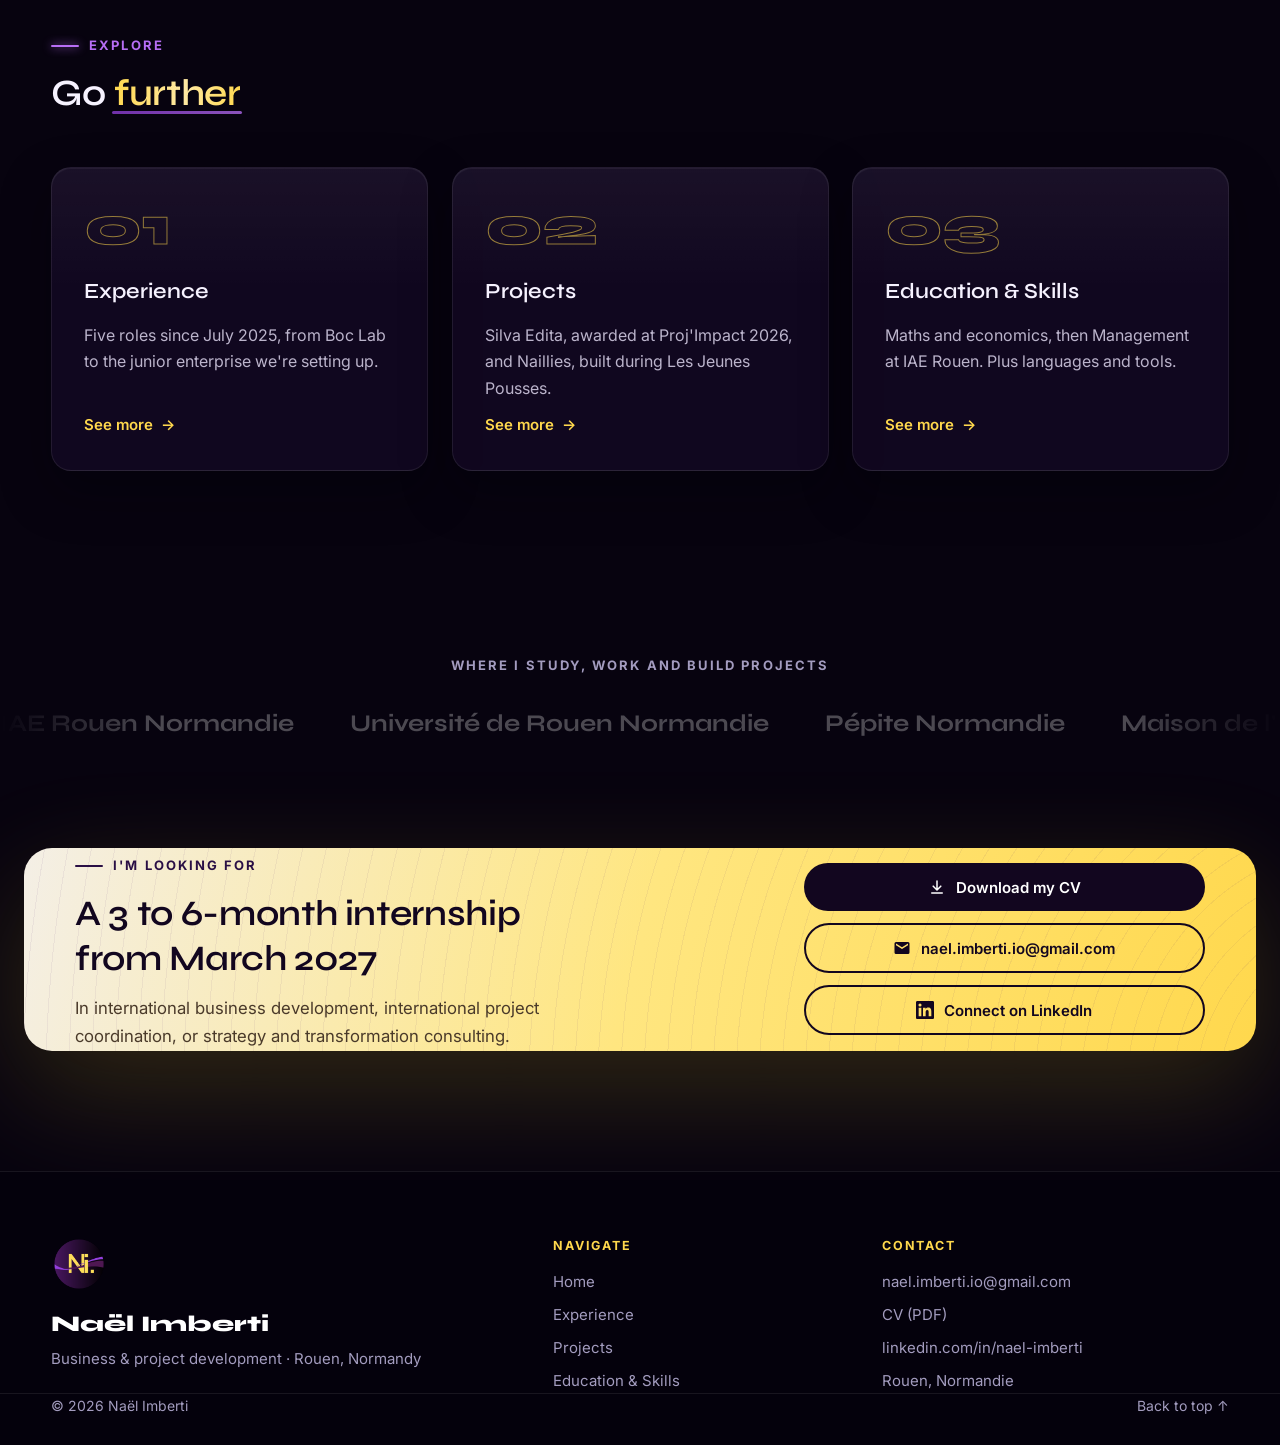
==== commit 26989de5: "Student jobs page, downloadable CV per language - Experience: a 'Student jobs' card and timeline lan" ====
--- a/index.html
+++ b/index.html
@@ -97,7 +97,9 @@
       </ul>
       <div class="hero__ctas">
         <a href="projects.html" class="btn btn--gold" data-i18n="hero.cta1">See my projects</a>
-        <a href="#contact" class="btn btn--ghost" data-i18n="hero.cta2">Get in touch</a>
+        <a class="btn btn--ghost" href="assets/cv/CV_Nael_Imberti_EN.pdf" download="CV_Nael_Imberti_EN.pdf" data-lang-only="en"><svg viewBox="0 0 24 24" width="18" height="18" aria-hidden="true"><path fill="currentColor" d="M12 3a1 1 0 0 1 1 1v9.6l3.3-3.3a1 1 0 1 1 1.4 1.4l-5 5a1 1 0 0 1-1.4 0l-5-5a1 1 0 1 1 1.4-1.4l3.3 3.3V4a1 1 0 0 1 1-1ZM5 19h14a1 1 0 1 1 0 2H5a1 1 0 1 1 0-2Z"/></svg> <span>Download my CV</span></a>
+        <a class="btn btn--ghost" href="assets/cv/CV_Nael_Imberti_FR.pdf" download="CV_Nael_Imberti_FR.pdf" data-lang-only="fr" lang="fr"><svg viewBox="0 0 24 24" width="18" height="18" aria-hidden="true"><path fill="currentColor" d="M12 3a1 1 0 0 1 1 1v9.6l3.3-3.3a1 1 0 1 1 1.4 1.4l-5 5a1 1 0 0 1-1.4 0l-5-5a1 1 0 1 1 1.4-1.4l3.3 3.3V4a1 1 0 0 1 1-1ZM5 19h14a1 1 0 1 1 0 2H5a1 1 0 1 1 0-2Z"/></svg> <span>Télécharger mon CV</span></a>
+        <a href="#contact" class="btn btn--ghost btn--hide-sm" data-i18n="hero.cta2">Get in touch</a>
       </div>
     </div>
     <div class="hero__visual">
@@ -196,7 +198,9 @@
       <p class="cta__text" data-i18n="cta.text">In international business development, international project coordination, or strategy and transformation consulting.</p>
     </div>
     <div class="cta__actions">
-      <a class="btn btn--dark" href="mailto:nael.imberti.io@gmail.com">
+      <a class="btn btn--dark" href="assets/cv/CV_Nael_Imberti_EN.pdf" download="CV_Nael_Imberti_EN.pdf" data-lang-only="en"><svg viewBox="0 0 24 24" width="18" height="18" aria-hidden="true"><path fill="currentColor" d="M12 3a1 1 0 0 1 1 1v9.6l3.3-3.3a1 1 0 1 1 1.4 1.4l-5 5a1 1 0 0 1-1.4 0l-5-5a1 1 0 1 1 1.4-1.4l3.3 3.3V4a1 1 0 0 1 1-1ZM5 19h14a1 1 0 1 1 0 2H5a1 1 0 1 1 0-2Z"/></svg> <span>Download my CV</span></a>
+      <a class="btn btn--dark" href="assets/cv/CV_Nael_Imberti_FR.pdf" download="CV_Nael_Imberti_FR.pdf" data-lang-only="fr" lang="fr"><svg viewBox="0 0 24 24" width="18" height="18" aria-hidden="true"><path fill="currentColor" d="M12 3a1 1 0 0 1 1 1v9.6l3.3-3.3a1 1 0 1 1 1.4 1.4l-5 5a1 1 0 0 1-1.4 0l-5-5a1 1 0 1 1 1.4-1.4l3.3 3.3V4a1 1 0 0 1 1-1ZM5 19h14a1 1 0 1 1 0 2H5a1 1 0 1 1 0-2Z"/></svg> <span>Télécharger mon CV</span></a>
+      <a class="btn btn--outline-dark" href="mailto:nael.imberti.io@gmail.com">
         <svg viewBox="0 0 24 24" width="18" height="18" aria-hidden="true"><path fill="currentColor" d="M20 4H4a2 2 0 0 0-2 2v12a2 2 0 0 0 2 2h16a2 2 0 0 0 2-2V6a2 2 0 0 0-2-2Zm0 4.2-8 5-8-5V6l8 5 8-5v2.2Z"/></svg>
         nael.imberti.io@gmail.com
       </a>
@@ -231,6 +235,7 @@
       <p class="footer__h" data-i18n="footer.contact">Contact</p>
       <ul class="footer__links">
         <li><a href="mailto:nael.imberti.io@gmail.com">nael.imberti.io@gmail.com</a></li>
+        <li><a href="assets/cv/CV_Nael_Imberti_EN.pdf" download data-lang-only="en">CV (PDF)</a><a href="assets/cv/CV_Nael_Imberti_FR.pdf" download data-lang-only="fr" lang="fr">CV (PDF)</a></li>
         <li><a href="https://www.linkedin.com/in/nael-imberti/" target="_blank" rel="noopener">linkedin.com/in/nael-imberti</a></li>
         <li>Rouen, Normandie</li>
       </ul>
--- a/assets/css/style.css
+++ b/assets/css/style.css
@@ -1008,3 +1008,40 @@
   .timeline__item:nth-child(2) { order: 2; }
   .timeline__item:nth-child(3) { order: 1; }
 }
+
+/* ==========================================================================
+   Per-page timelines: milestones, programme steps, highlight on jump
+   ========================================================================== */
+.is-step { --c: rgba(183, 110, 245, .28); }
+.chrono__bar.is-step { color: var(--ink); opacity: .85; border: 1px dashed rgba(183, 110, 245, .6); }
+.chrono__legend li.is-markleg::before { width: 9px; height: 9px; border-radius: 1px; background: var(--gold); transform: rotate(45deg); box-shadow: 0 0 8px var(--gold); }
+.chrono__mark {
+  position: absolute; left: var(--s, 0%); top: calc((var(--r, 1) - 1) * 38px + 4px); height: 30px;
+  display: flex; align-items: center; gap: 8px; margin-left: -6px; white-space: nowrap; z-index: 3;
+  color: var(--gold); font: 600 12.5px/1 var(--sans); text-decoration: none;
+}
+.chrono__mark i { width: 12px; height: 12px; flex-shrink: 0; border-radius: 2px; background: var(--gold); transform: rotate(45deg); box-shadow: 0 0 0 3px var(--purple-900), 0 0 12px var(--gold); }
+.chrono__mark.is-right { flex-direction: row-reverse; margin-left: 0; transform: translateX(calc(-100% + 6px)); }
+a.chrono__mark:hover span { text-decoration: underline; text-underline-offset: 3px; }
+.chrono__lane .chrono__label { padding-right: 12px; }
+
+/* jump from a timeline bar to a course card */
+@keyframes flash { 0%, 100% { box-shadow: var(--shadow); } 30% { box-shadow: 0 0 0 2px var(--gold), 0 0 50px rgba(255, 216, 77, .35); } }
+.is-flash > .card { animation: flash 1.8s var(--ease-out); }
+
+/* Education: the timeline above already draws the line, keep only dates on the cards */
+.chrono ~ .timeline::before, .chrono ~ .timeline .timeline__item::before { display: none; }
+@media (min-width: 1100px) { .chrono ~ .timeline { padding-top: 34px; } .chrono ~ .timeline .timeline__date { left: 0; } }
+@media (max-width: 1099px) { .chrono ~ .timeline .timeline__item { padding-left: 0; } }
+
+/* ───────── CV: the button matching the page language ───────── */
+html[lang="fr"] [data-lang-only="en"], html:not([lang="fr"]) [data-lang-only="fr"] { display: none !important; }
+@media (max-width: 480px) { .btn--hide-sm { display: none; } }
+
+/* ───────── Student jobs ───────── */
+.is-job { --c: linear-gradient(90deg, #2fb98c, #6be3b7); }
+.chrono__bar.is-job { color: #04261a; }
+.jobs { display: grid; grid-template-columns: repeat(auto-fit, minmax(min(100%, 300px), 1fr)); gap: 24px; }
+.jobs__item > .card { height: 100%; }
+#espace-monde { scroll-margin-top: calc(var(--header-h) + 12px); }
+.chrono__bar.is-short { padding: 0 4px; justify-content: center; font-size: 12px; }
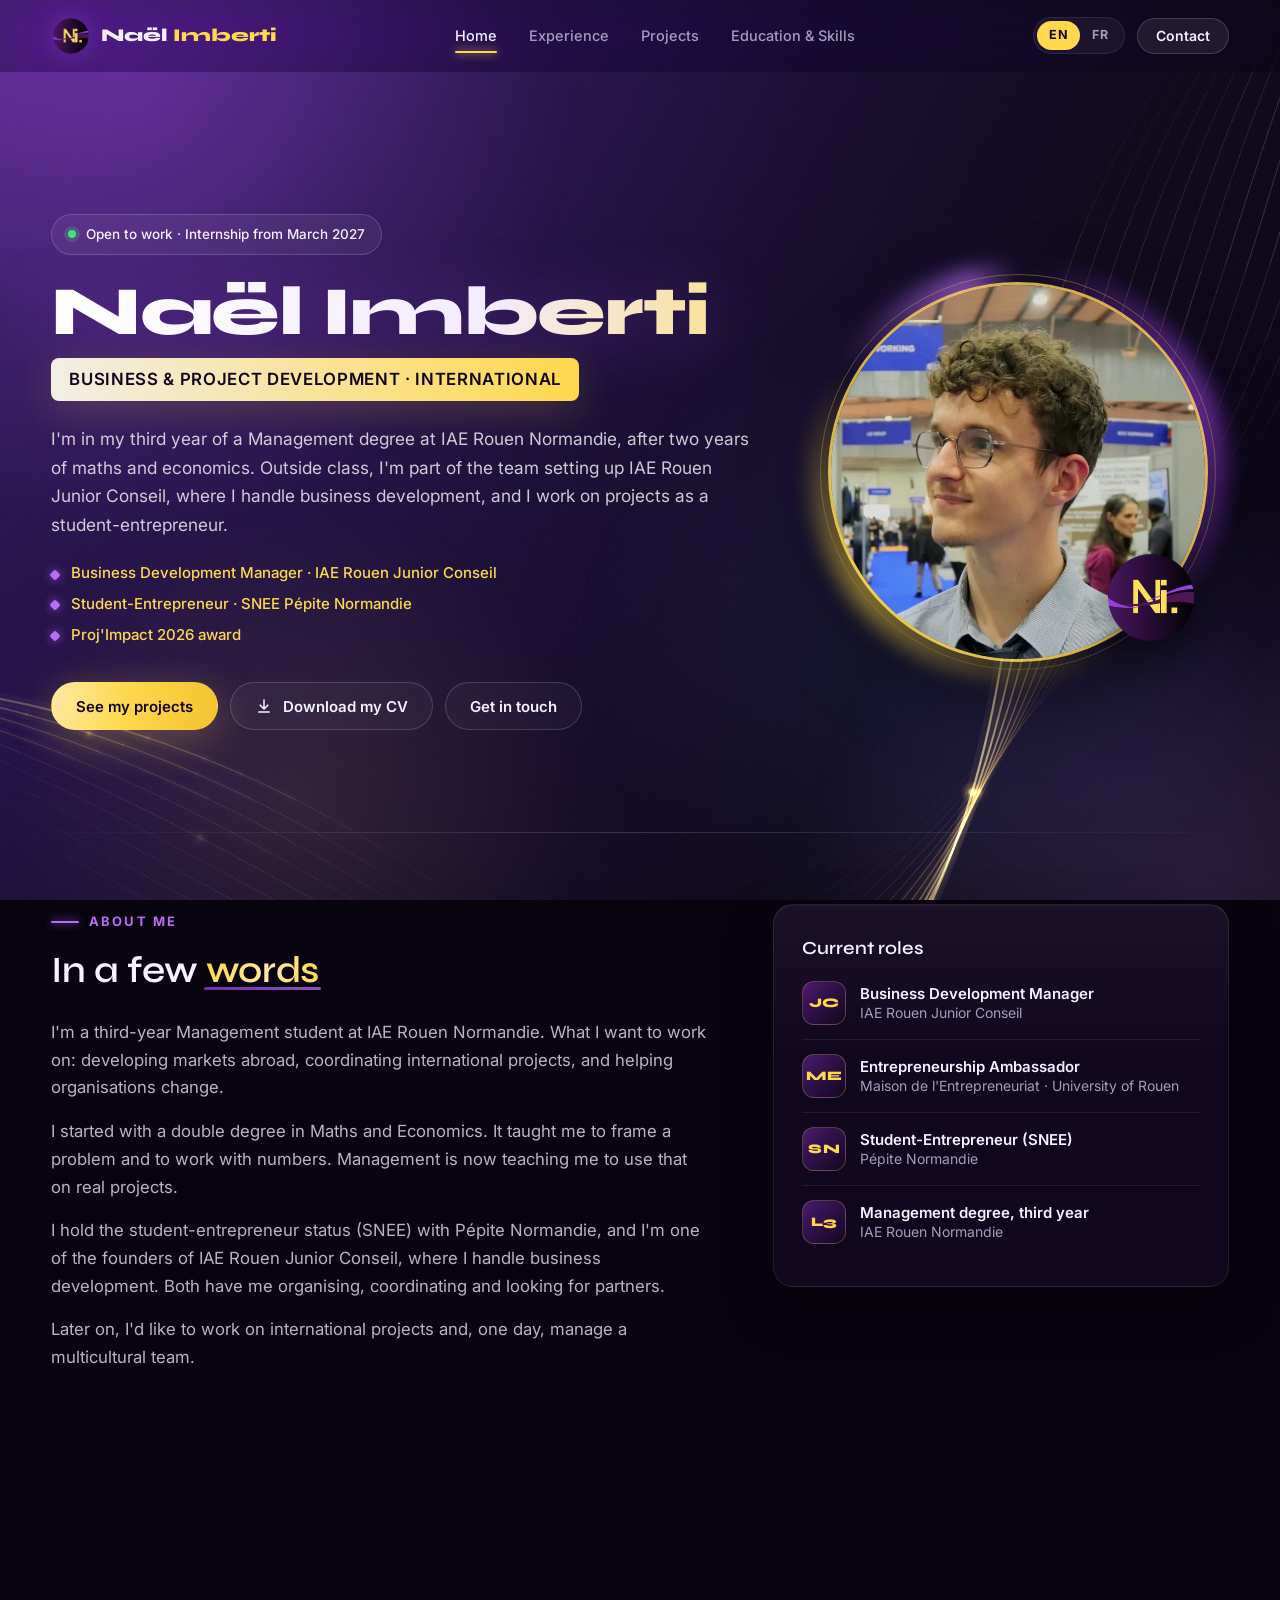
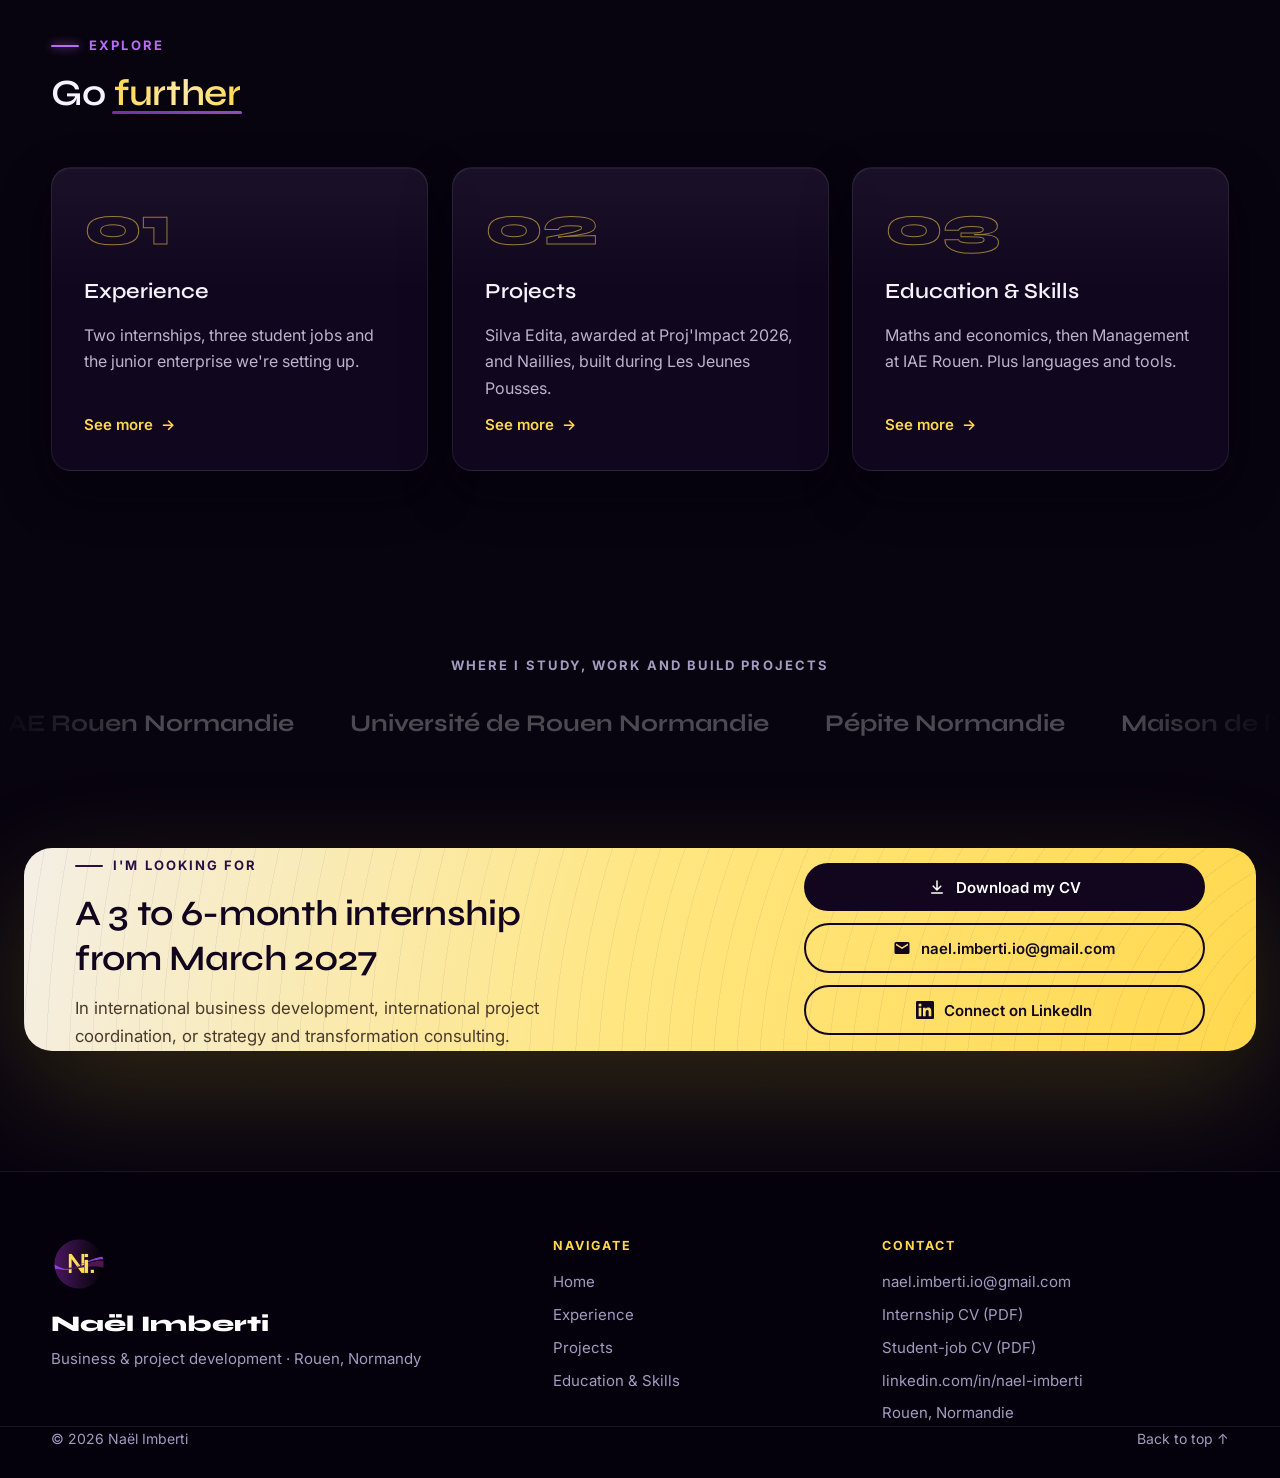
==== commit 4136af34: "Updated CVs, student-job CV, Normandie Création internship - Internship CVs (EN/FR) replaced with th" ====
--- a/index.html
+++ b/index.html
@@ -157,7 +157,7 @@
       <a class="explore__card" href="experience.html">
         <span class="explore__num">01</span>
         <h3 data-i18n="nav.experience">Experience</h3>
-        <p data-i18n="ex1.text">Five roles since July 2025, from Boc Lab to the junior enterprise we're setting up.</p>
+        <p data-i18n="ex1.text">Two internships, three student jobs and the junior enterprise we're setting up.</p>
         <span class="explore__cta"><span data-i18n="explore.cta">See more</span> <span aria-hidden="true">→</span></span>
       </a>
       <a class="explore__card" href="projects.html">
@@ -235,7 +235,8 @@
       <p class="footer__h" data-i18n="footer.contact">Contact</p>
       <ul class="footer__links">
         <li><a href="mailto:nael.imberti.io@gmail.com">nael.imberti.io@gmail.com</a></li>
-        <li><a href="assets/cv/CV_Nael_Imberti_EN.pdf" download data-lang-only="en">CV (PDF)</a><a href="assets/cv/CV_Nael_Imberti_FR.pdf" download data-lang-only="fr" lang="fr">CV (PDF)</a></li>
+        <li><a href="assets/cv/CV_Nael_Imberti_EN.pdf" download data-lang-only="en">Internship CV (PDF)</a><a href="assets/cv/CV_Nael_Imberti_FR.pdf" download data-lang-only="fr" lang="fr">CV stage (PDF)</a></li>
+        <li><a href="assets/cv/CV_Job_Etudiant_Nael_Imberti_EN.pdf" download data-lang-only="en">Student-job CV (PDF)</a><a href="assets/cv/CV_Job_Etudiant_Nael_Imberti_FR.pdf" download data-lang-only="fr" lang="fr">CV job étudiant (PDF)</a></li>
         <li><a href="https://www.linkedin.com/in/nael-imberti/" target="_blank" rel="noopener">linkedin.com/in/nael-imberti</a></li>
         <li>Rouen, Normandie</li>
       </ul>
--- a/assets/css/style.css
+++ b/assets/css/style.css
@@ -1045,3 +1045,4 @@
 .jobs__item > .card { height: 100%; }
 #espace-monde { scroll-margin-top: calc(var(--header-h) + 12px); }
 .chrono__bar.is-short { padding: 0 4px; justify-content: center; font-size: 12px; }
+.page-hero__actions { display: flex; flex-wrap: wrap; gap: 12px; margin-top: 26px; }
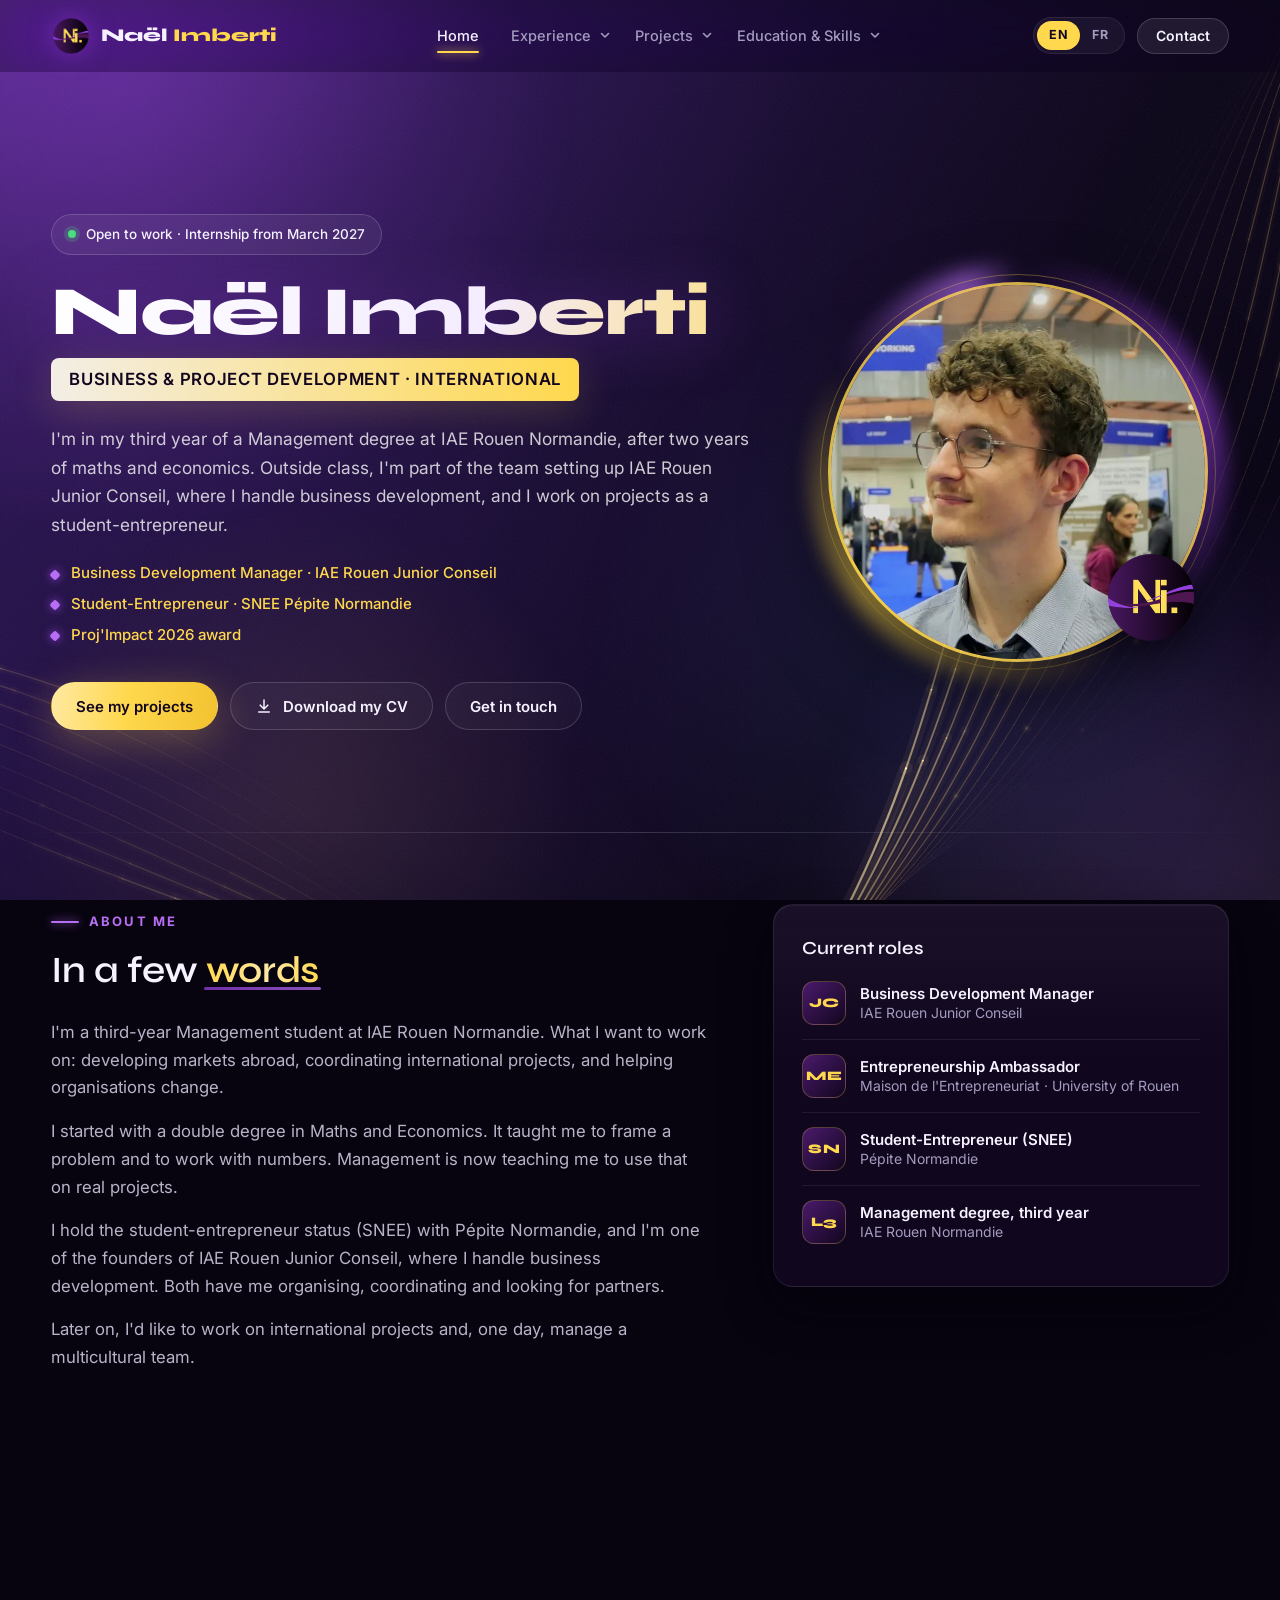
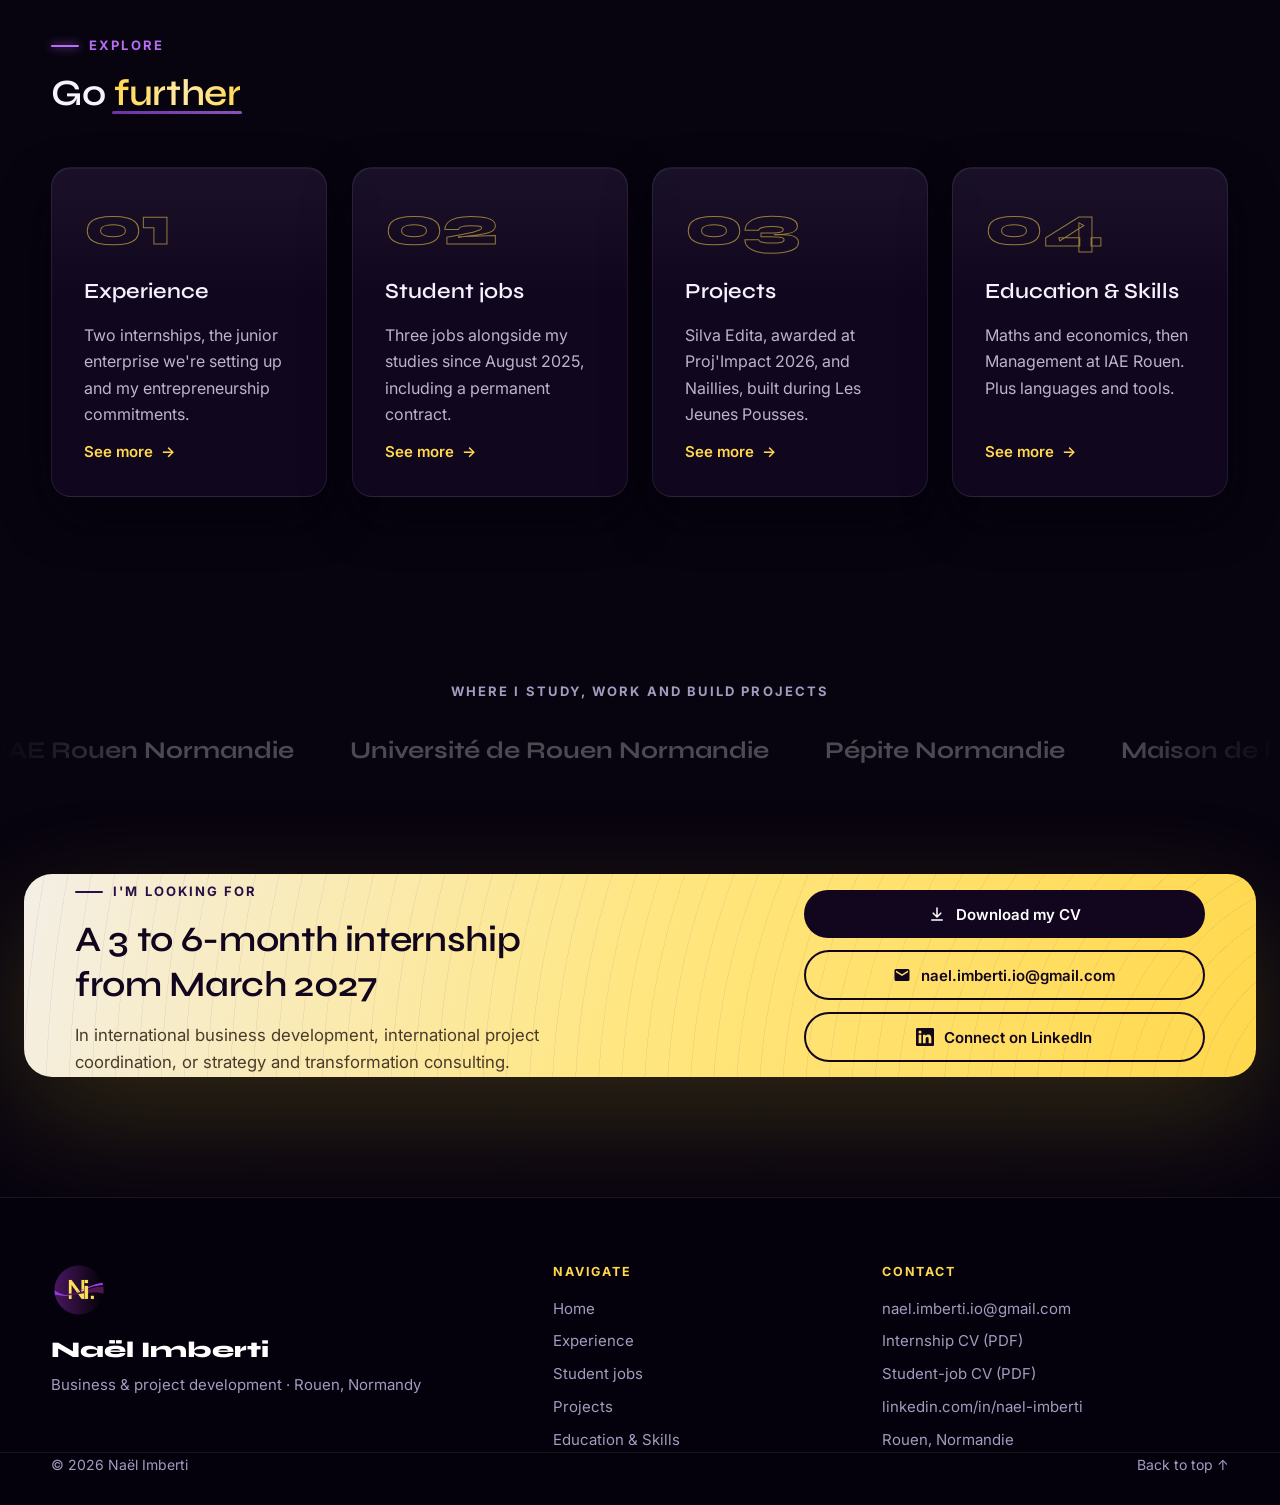
==== commit 7de72d1a: "Dropdown menus, student jobs as their own page - Header menu with dropdowns: Experience (internships" ====
--- a/index.html
+++ b/index.html
@@ -60,9 +60,31 @@
 
     <nav class="nav" id="nav" aria-label="Main">
       <a href="index.html" class="is-active" aria-current="page" data-i18n="nav.home">Home</a>
-      <a href="experience.html" data-i18n="nav.experience">Experience</a>
-      <a href="projects.html" data-i18n="nav.projects">Projects</a>
-      <a href="education.html" data-i18n="nav.eduskills">Education &amp; Skills</a>
+      <div class="nav__item has-sub">
+        <a href="experience.html" data-i18n="nav.experience">Experience</a>
+        <button type="button" class="nav__toggle" aria-expanded="false" aria-label="Experience: submenu"><svg viewBox="0 0 12 12" width="12" height="12" aria-hidden="true"><path d="M2.5 4.5 6 8l3.5-3.5" fill="none" stroke="currentColor" stroke-width="1.6" stroke-linecap="round" stroke-linejoin="round"/></svg></button>
+        <div class="nav__sub">
+          <a href="experience.html" data-i18n="nav.internships">Internships &amp; experience</a>
+          <a href="jobs.html" data-i18n="nav.jobs">Student jobs</a>
+        </div>
+      </div>
+      <div class="nav__item has-sub">
+        <a href="projects.html" data-i18n="nav.projects">Projects</a>
+        <button type="button" class="nav__toggle" aria-expanded="false" aria-label="Projects: submenu"><svg viewBox="0 0 12 12" width="12" height="12" aria-hidden="true"><path d="M2.5 4.5 6 8l3.5-3.5" fill="none" stroke="currentColor" stroke-width="1.6" stroke-linecap="round" stroke-linejoin="round"/></svg></button>
+        <div class="nav__sub">
+          <a href="projects.html" data-i18n="nav.allprojects">All projects</a>
+          <a href="projects/silva-edita.html">Silva Edita</a>
+          <a href="projects/jeunes-pousses.html">Naillies · Les Jeunes Pousses</a>
+        </div>
+      </div>
+      <div class="nav__item has-sub">
+        <a href="education.html" data-i18n="nav.eduskills">Education &amp; Skills</a>
+        <button type="button" class="nav__toggle" aria-expanded="false" aria-label="Education &amp; Skills: submenu"><svg viewBox="0 0 12 12" width="12" height="12" aria-hidden="true"><path d="M2.5 4.5 6 8l3.5-3.5" fill="none" stroke="currentColor" stroke-width="1.6" stroke-linecap="round" stroke-linejoin="round"/></svg></button>
+        <div class="nav__sub">
+          <a href="education.html" data-i18n="nav.course">My studies</a>
+          <a href="education.html#skills" data-i18n="nav.skills2">Skills &amp; languages</a>
+        </div>
+      </div>
       <a href="#contact" class="nav__cta-mobile" data-i18n="nav.contact">Contact</a>
     </nav>
 
@@ -157,17 +179,23 @@
       <a class="explore__card" href="experience.html">
         <span class="explore__num">01</span>
         <h3 data-i18n="nav.experience">Experience</h3>
-        <p data-i18n="ex1.text">Two internships, three student jobs and the junior enterprise we're setting up.</p>
+        <p data-i18n="ex1.text">Two internships, the junior enterprise we're setting up and my entrepreneurship commitments.</p>
+        <span class="explore__cta"><span data-i18n="explore.cta">See more</span> <span aria-hidden="true">→</span></span>
+      </a>
+      <a class="explore__card" href="jobs.html">
+        <span class="explore__num">02</span>
+        <h3 data-i18n="nav.jobs">Student jobs</h3>
+        <p data-i18n="exJ.text">Three jobs alongside my studies since August 2025, including a permanent contract.</p>
         <span class="explore__cta"><span data-i18n="explore.cta">See more</span> <span aria-hidden="true">→</span></span>
       </a>
       <a class="explore__card" href="projects.html">
-        <span class="explore__num">02</span>
+        <span class="explore__num">03</span>
         <h3 data-i18n="nav.projects">Projects</h3>
         <p data-i18n="ex2.text">Silva Edita, awarded at Proj'Impact 2026, and Naillies, built during Les Jeunes Pousses.</p>
         <span class="explore__cta"><span data-i18n="explore.cta">See more</span> <span aria-hidden="true">→</span></span>
       </a>
       <a class="explore__card" href="education.html">
-        <span class="explore__num">03</span>
+        <span class="explore__num">04</span>
         <h3 data-i18n="nav.eduskills">Education &amp; Skills</h3>
         <p data-i18n="ex3.text">Maths and economics, then Management at IAE Rouen. Plus languages and tools.</p>
         <span class="explore__cta"><span data-i18n="explore.cta">See more</span> <span aria-hidden="true">→</span></span>
@@ -227,6 +255,7 @@
       <ul class="footer__links">
         <li><a href="index.html" data-i18n="nav.home">Home</a></li>
         <li><a href="experience.html" data-i18n="nav.experience">Experience</a></li>
+        <li><a href="jobs.html" data-i18n="nav.jobs">Student jobs</a></li>
         <li><a href="projects.html" data-i18n="nav.projects">Projects</a></li>
         <li><a href="education.html" data-i18n="nav.eduskills">Education &amp; Skills</a></li>
       </ul>
--- a/assets/css/style.css
+++ b/assets/css/style.css
@@ -1046,3 +1046,41 @@
 #espace-monde { scroll-margin-top: calc(var(--header-h) + 12px); }
 .chrono__bar.is-short { padding: 0 4px; justify-content: center; font-size: 12px; }
 .page-hero__actions { display: flex; flex-wrap: wrap; gap: 12px; margin-top: 26px; }
+
+/* ==========================================================================
+   Dropdown menus
+   ========================================================================== */
+.nav__item { position: relative; display: flex; align-items: center; }
+.nav__toggle {
+  display: grid; place-items: center; width: 24px; height: 30px; margin-left: -12px; padding: 0;
+  border: 0; background: transparent; color: var(--muted); cursor: pointer; border-radius: 6px;
+}
+.nav__toggle svg { transition: transform .25s var(--ease-out); }
+.nav__item:hover .nav__toggle, .nav__item.is-open .nav__toggle { color: var(--ink); }
+.nav__item:hover .nav__toggle svg, .nav__item:focus-within .nav__toggle svg, .nav__item.is-open .nav__toggle svg { transform: rotate(180deg); }
+.nav__sub {
+  position: absolute; top: calc(100% + 12px); left: 0; z-index: 10; min-width: 240px;
+  display: flex; flex-direction: column; gap: 2px; padding: 8px; border-radius: 14px;
+  background: rgba(14, 6, 26, .97); border: 1px solid var(--line-strong); box-shadow: 0 24px 50px rgba(0, 0, 0, .5);
+  opacity: 0; visibility: hidden; transform: translateY(-6px); transition: opacity .2s, transform .2s var(--ease-out), visibility .2s;
+}
+.nav__sub::before { content: ''; position: absolute; left: 0; right: 0; top: -14px; height: 14px; }
+.nav__item:hover .nav__sub, .nav__item:focus-within .nav__sub, .nav__item.is-open .nav__sub { opacity: 1; visibility: visible; transform: none; }
+.nav .nav__sub a { padding: 10px 12px; border-radius: 10px; font-size: 14.5px; color: var(--text); white-space: nowrap; }
+.nav .nav__sub a:hover { background: rgba(255, 255, 255, .06); color: var(--ink); }
+.nav .nav__sub a[aria-current="page"] { color: var(--gold); }
+.nav .nav__sub a::after { display: none !important; }
+@media (max-width: 980px) {
+  .nav__item { display: block; }
+  .nav__toggle { display: none; }
+  .nav__sub { position: static; min-width: 0; padding: 0 0 6px; border: 0; border-radius: 0; background: none; box-shadow: none; opacity: 1; visibility: visible; transform: none; }
+  .nav__sub::before { display: none; }
+  .nav .nav__sub a { padding: 9px 8px 9px 24px; font-size: 15px; color: var(--muted); border-bottom: 0; border-radius: 0; }
+  .nav__item > a { display: block; }
+  .nav { max-height: calc(100vh - var(--header-h)); overflow-y: auto; }
+}
+
+/* Home: four chapters */
+@media (min-width: 1280px) { .explore { grid-template-columns: repeat(4, minmax(0, 1fr)); } }
+@media (min-width: 901px) and (max-width: 1279px) { .explore { grid-template-columns: repeat(2, minmax(0, 1fr)); } }
+@media (max-width: 980px) { .nav { background: #0d0619; } }
